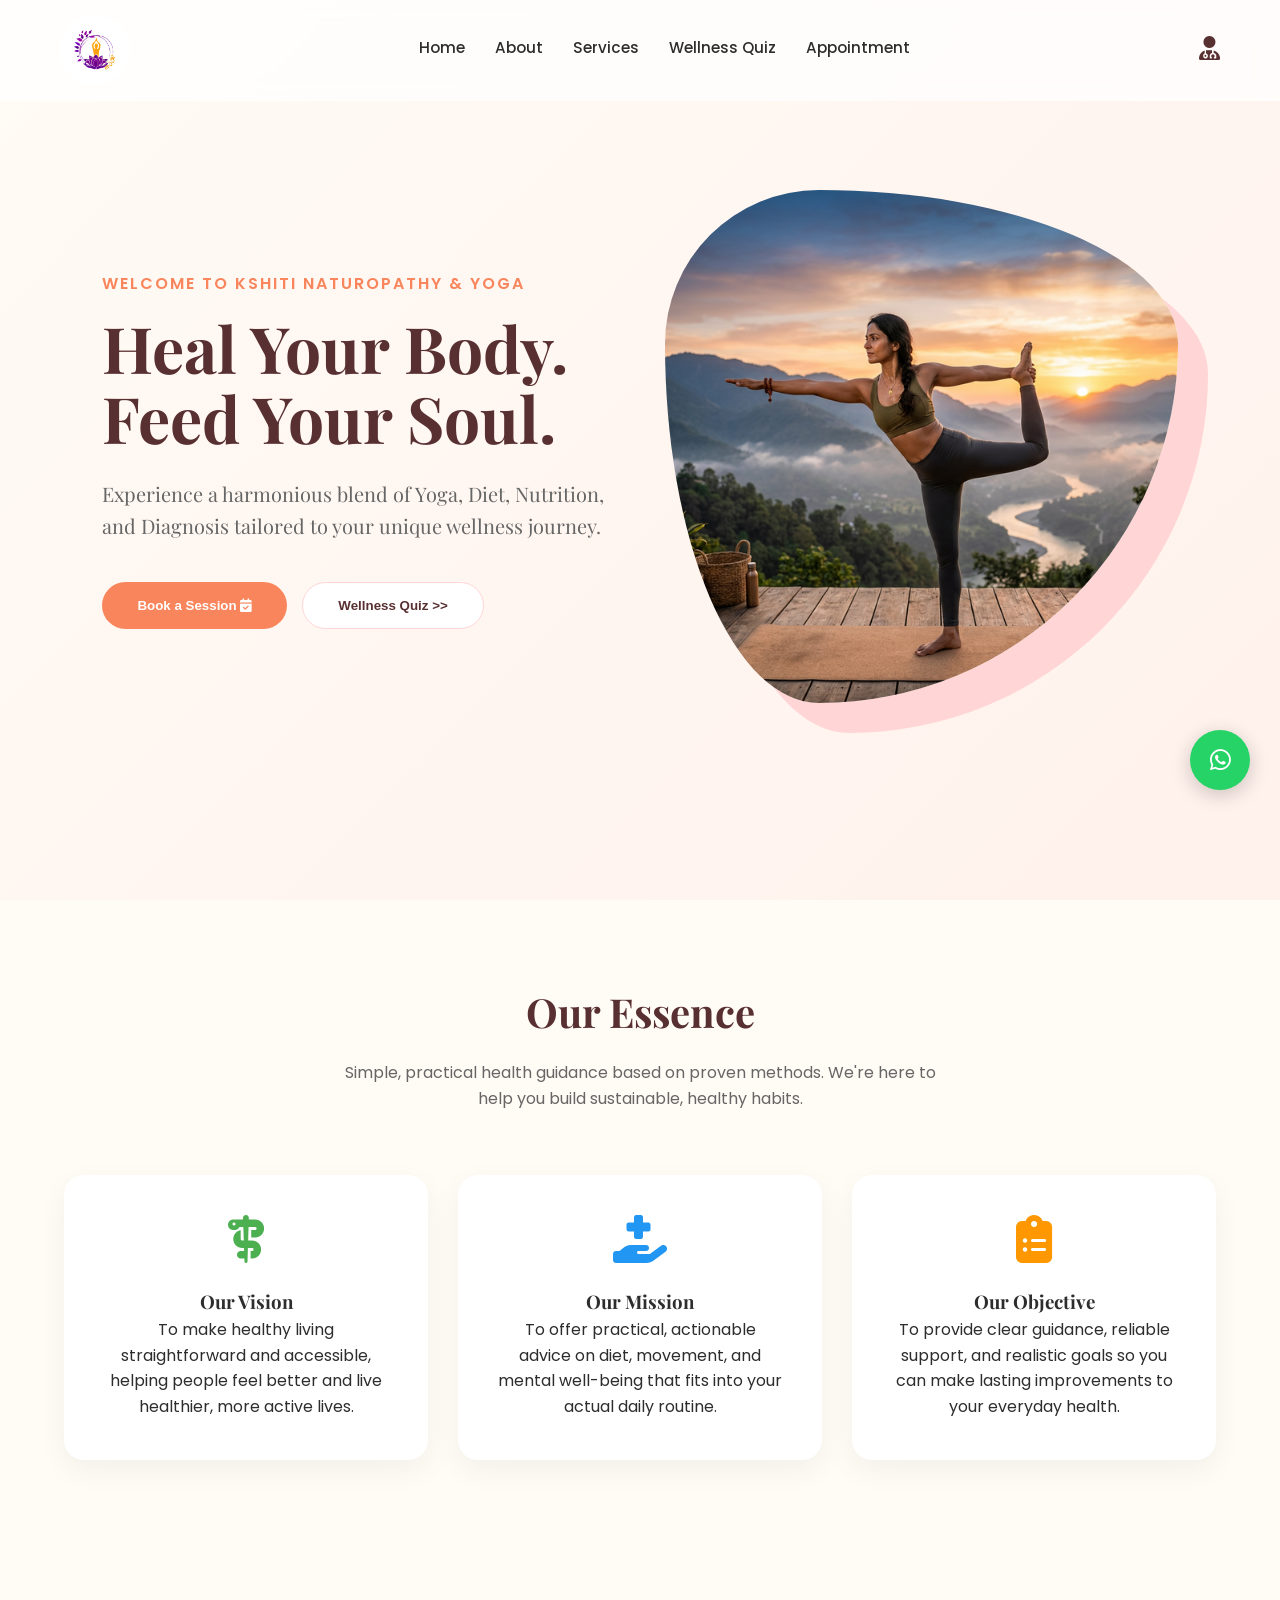
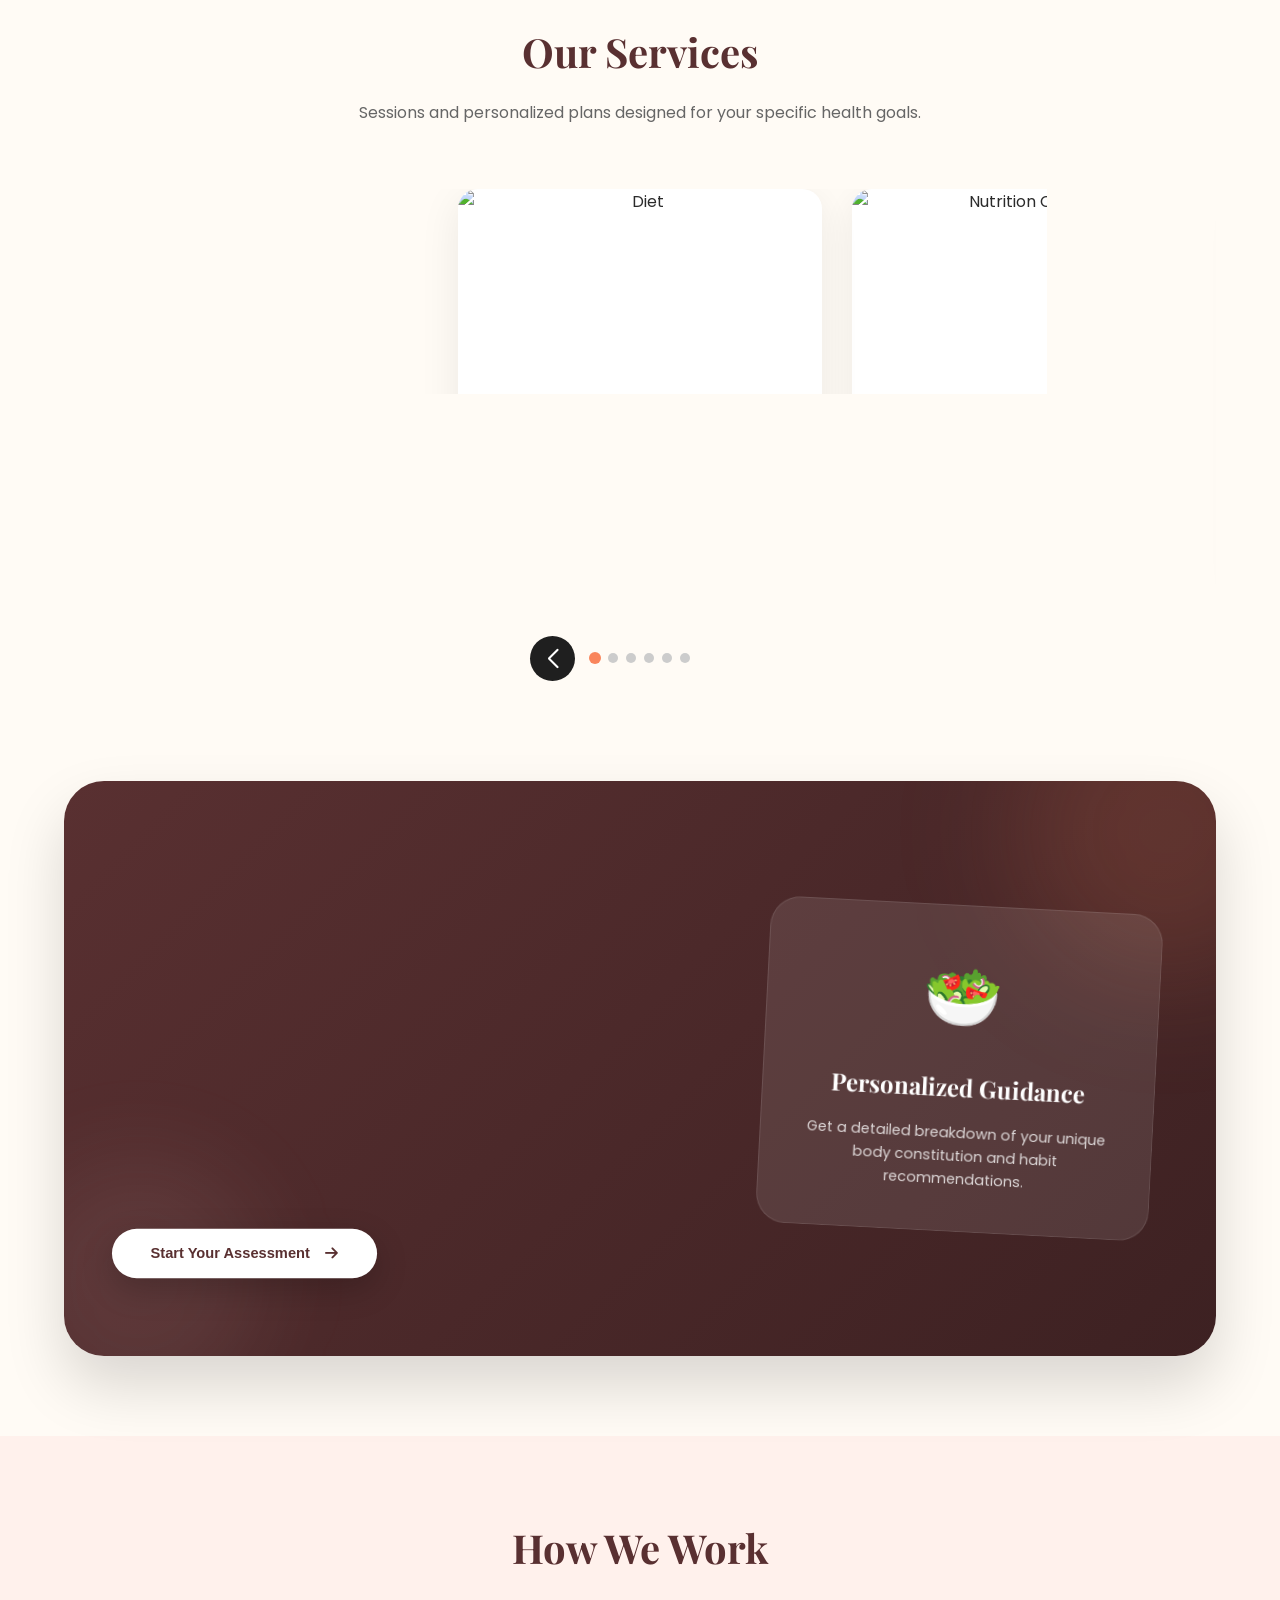
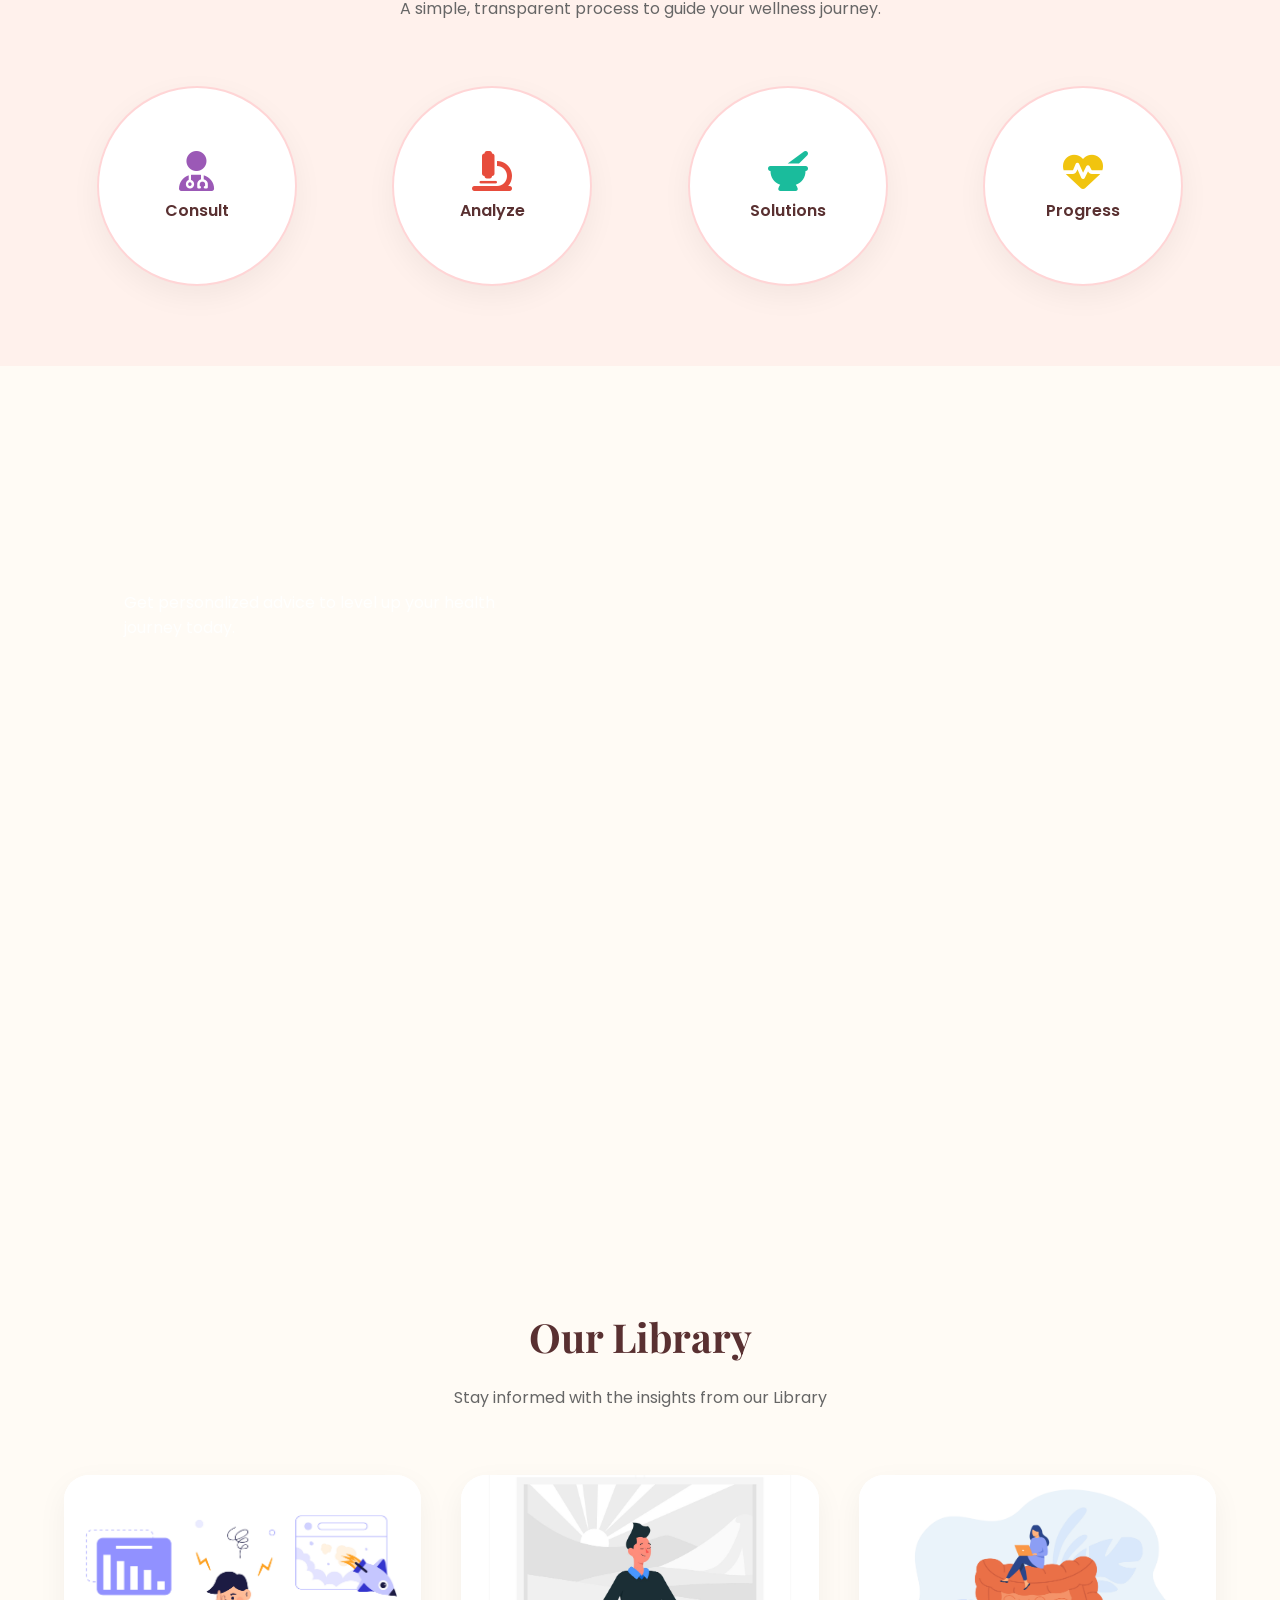
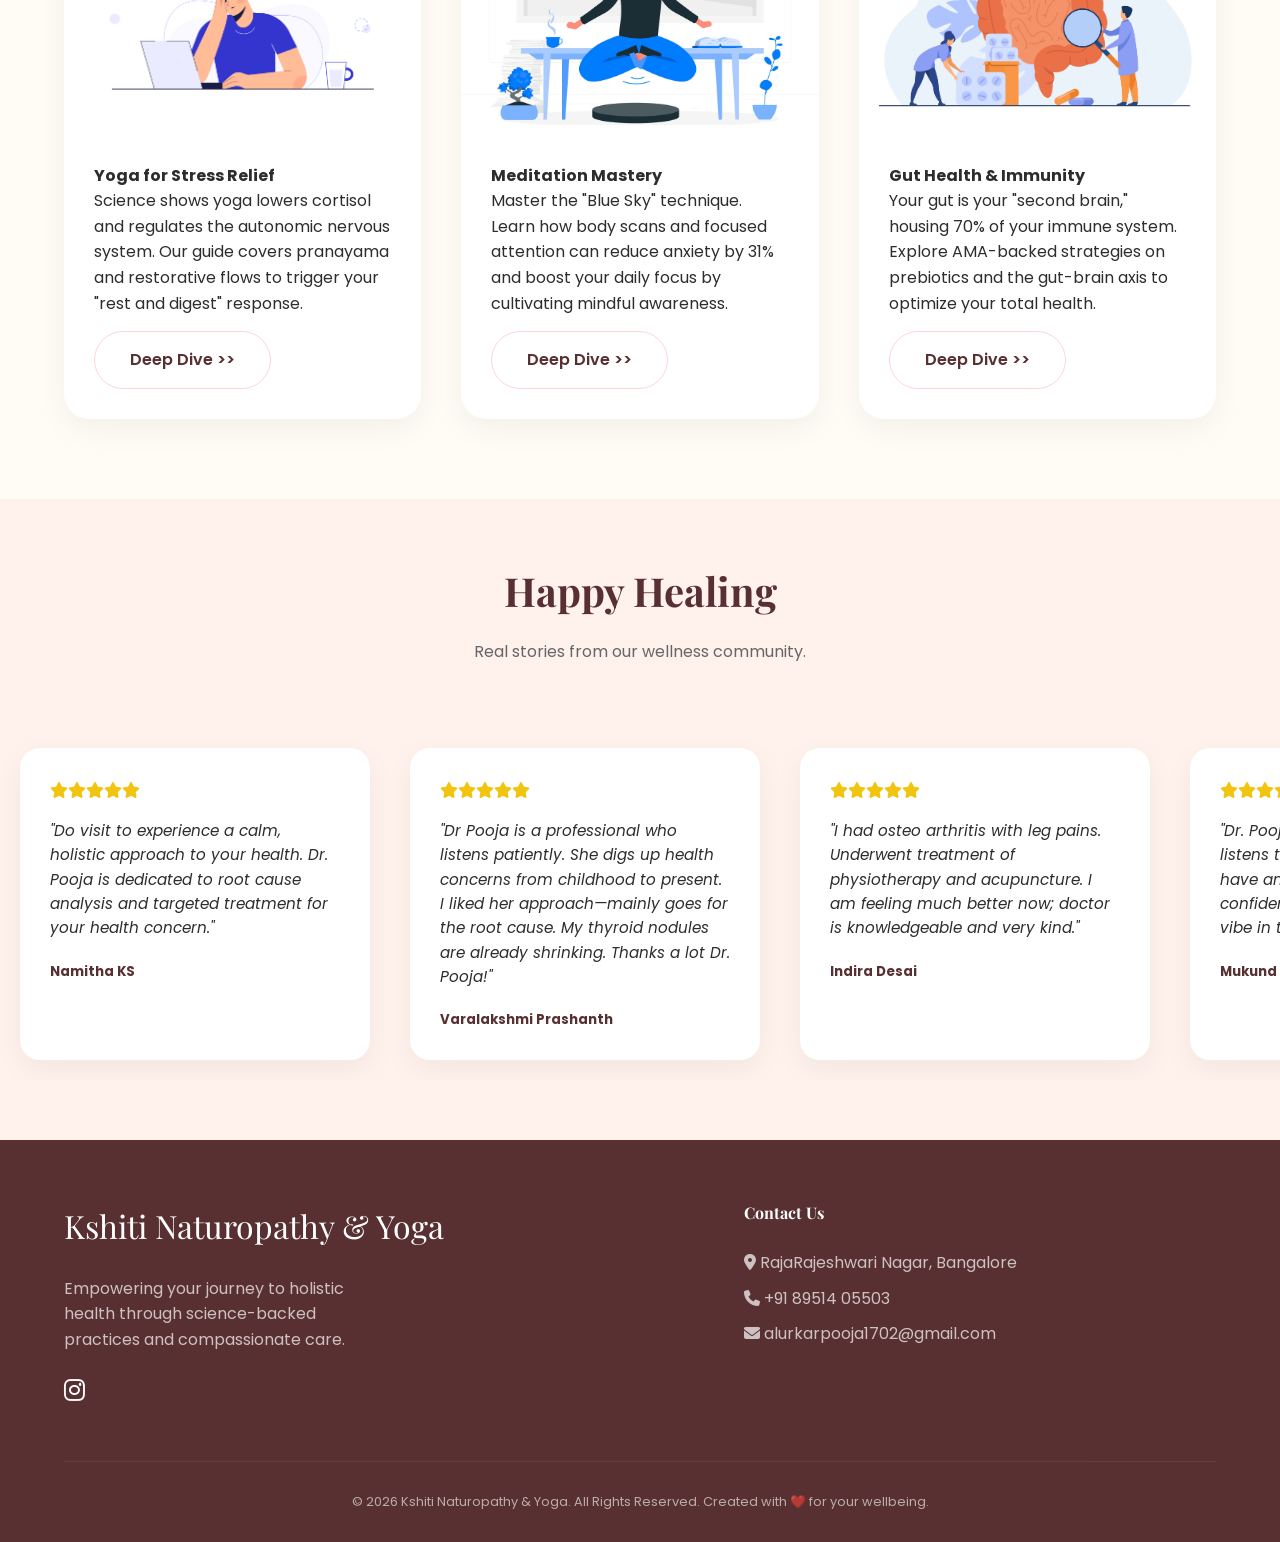
==== index.html @ 1acdb04a "Add files via upload" ====
<!DOCTYPE html>
<html lang="en">

<head>
    <meta charset="UTF-8">
    <meta name="viewport" content="width=device-width, initial-scale=1.0">
    <title>Kshiti Naturopathy & Yoga</title>

    <!-- Favicon -->
    <link rel="icon" type="image/png" href="logo.png">

    <!-- CSS -->
    <link rel="stylesheet" href="style.css">

    <!-- Fonts -->
    <link rel="preconnect" href="https://fonts.googleapis.com">
    <link rel="preconnect" href="https://fonts.gstatic.com" crossorigin>
    <link
        href="https://fonts.googleapis.com/css2?family=Playfair+Display:wght@400;700;900&family=Poppins:wght@300;400;500;600;700&display=swap"
        rel="stylesheet">

    <!-- Icons (Font Awesome) -->
    <link rel="stylesheet" href="https://cdnjs.cloudflare.com/ajax/libs/font-awesome/6.4.0/css/all.min.css">

    <!-- Swiper CSS -->
    <link rel="stylesheet" href="https://cdn.jsdelivr.net/npm/swiper@10/swiper-bundle.min.css" />
</head>

<body>

    <!-- Scroll Progress Bar -->
    <div id="scroll-progress-bar"
        style="position:fixed; top:0; left:0; height:3px; width:0%; background: linear-gradient(90deg, var(--primary), var(--secondary)); z-index:99999; transition: width 0.1s linear; border-radius: 0 2px 2px 0;">
    </div>

    <!-- Sticky Navigation -->
    <nav>
        <ul>
            <li class="nav-brand">
                <a href="#home" style="display:flex; align-items:center;">
                    <img src="logo.png" alt="Kshiti Logo"
                        style="height: 70px; width: 70px; object-fit: cover; border-radius: 50%;">
                </a>
            </li>
            <li class="nav-links" id="nav-links">
                <a href="#home">Home</a>
                <a href="#about">About</a>
                <a href="#services">Services</a>
                <a href="hub.html">Wellness Quiz</a>
                <a href="#appointment">Appointment</a>
            </li>
            <li class="nav-controls" style="display: flex; align-items: center; gap: 20px;">
                <div class="notification-bell" onclick="openDoctorLogin()" style="cursor: pointer;">
                    <i class="fa-solid fa-user-doctor" style="font-size: 1.5rem; color: var(--primary);"></i>
                </div>
                <!-- Hamburger Menu Icon -->
                <div class="hamburger-icon" onclick="toggleMenu()" style="display:none; cursor: pointer;">
                    <i class="fa-solid fa-bars" style="font-size: 1.8rem; color: var(--primary);"></i>
                </div>
            </li>
        </ul>
    </nav>

    <!-- Hero Section -->
    <section class="hero" id="home">
        <div class="hero-content animate-up">
            <p>Welcome to Kshiti Naturopathy & Yoga</p>
            <h1>Heal Your Body. <br> Feed Your Soul.</h1>
            <h3>Experience a harmonious blend of Yoga, Diet, Nutrition, and Diagnosis tailored to your unique wellness
                journey.</h3>
            <div class="hero-btns">
                <button class="btn-primary" onclick="location.href='#appointment'">Book a Session <i
                        class="fa-solid fa-calendar-check"></i></button>
                <button class="btn-secondary" onclick="location.href='hub.html'">Wellness Quiz >></button>
            </div>
        </div>
        <div class="hero-img floating">
            <img src="hero_premium.png" alt="Premium Wellness">
        </div>
    </section>

    <!-- About Us Section -->
    <section id="about">
        <div class="text-center mb-4 animate-up">
            <h2 class="section-title">Our Essence</h2>
            <p class="section-subtitle">Simple, practical health guidance based on proven methods. We're here to help
                you build sustainable, healthy habits.</p>
        </div>
        <div class="about-grid">
            <div class="about-card animate-up">
                <i class="fa-solid fa-staff-snake" style="color: #4CAF50;"></i>
                <h3>Our Vision</h3>
                <p>To make healthy living straightforward and accessible, helping people feel better and live healthier,
                    more active lives.</p>
            </div>
            <div class="about-card animate-up" style="animation-delay: 0.2s;">
                <i class="fa-solid fa-hand-holding-medical" style="color: #2196F3;"></i>
                <h3>Our Mission</h3>
                <p>To offer practical, actionable advice on diet, movement, and mental well-being that fits into your
                    actual daily routine.</p>
            </div>
            <div class="about-card animate-up" style="animation-delay: 0.4s;">
                <i class="fa-solid fa-clipboard-list" style="color: #FF9800;"></i>
                <h3>Our Objective</h3>
                <p>To provide clear guidance, reliable support, and realistic goals so you can make lasting improvements
                    to your everyday health.</p>
            </div>
        </div>
    </section>

    <!-- Services Section -->
    <section id="services">
        <div class="text-center mb-4 animate-up">
            <h2 class="section-title">Our Services</h2>
            <p class="section-subtitle">Sessions and personalized plans designed for your specific health
                goals.</p>
        </div>
        <div class="swiper services-swiper animate-up">
            <div class="swiper-wrapper">
                <div class="swiper-slide" style="animation-delay: 0.2s;">
                    <div class="service-card">
                        <img src="https://images.unsplash.com/photo-1490645935967-10de6ba17061?auto=format&fit=crop&w=800&q=80"
                            alt="Diet">
                        <div class="service-content">
                            <h3>Custom Diet Plans</h3>
                            <p>Tailored nutritional frameworks to fit your lifestyle and
                                bio-individuality.</p>
                        </div>
                    </div>
                </div>
                <div class="swiper-slide" style="animation-delay: 0.4s;">
                    <div class="service-card">
                        <img src="https://images.unsplash.com/photo-1512621776951-a57141f2eefd?auto=format&fit=crop&w=800&q=80"
                            alt="Nutrition Coaching">
                        <div class="service-content">
                            <h3>Nutrition Coaching</h3>
                            <p>Deep dives into macros, micros, and supplements to optimize your energy and vitality.</p>
                        </div>
                    </div>
                </div>
                <div class="swiper-slide" style="animation-delay: 0.6s;">
                    <div class="service-card">
                        <img src="https://images.unsplash.com/photo-1512290923902-8a9f81dc236c?auto=format&fit=crop&w=800&q=80"
                            alt="Acupuncture & Acupressure">
                        <div class="service-content">
                            <h3>Acupuncture &amp; Acupressure</h3>
                            <p>Stimulating pressure points to relieve pain and restore energy balance.</p>
                        </div>
                    </div>
                </div>
                <div class="swiper-slide" style="animation-delay: 0.8s;">
                    <div class="service-card">
                        <img src="https://images.unsplash.com/photo-1571019614242-c5c5dee9f50b?auto=format&fit=crop&w=800&q=80"
                            alt="Physiotherapy">
                        <div class="service-content">
                            <h3>Physiotherapy &amp; Exercise Therapy</h3>
                            <p>Guided exercises to improve mobility, strength, and physical recovery.</p>
                        </div>
                    </div>
                </div>
                <div class="swiper-slide" style="animation-delay: 1.0s;">
                    <div class="service-card">
                        <img src="https://images.unsplash.com/photo-1544367567-0f2fcb009e0b?auto=format&fit=crop&w=800&q=80"
                            alt="Yoga Therapy">
                        <div class="service-content">
                            <h3>Yoga Therapy</h3>
                            <p>Therapeutic yoga practices for flexibility, relaxation, and holistic wellness.</p>
                        </div>
                    </div>
                </div>
                <div class="swiper-slide" style="animation-delay: 1.2s;">
                    <div class="service-card">
                        <img src="https://images.unsplash.com/photo-1559839734-2b71ea197ec2?auto=format&fit=crop&w=800&q=80"
                            alt="Lifestyle Consultation">
                        <div class="service-content">
                            <h3>Lifestyle Consultation</h3>
                            <p>Personalized guidance for healthier habits and balanced living.</p>
                        </div>
                    </div>
                </div>
            </div>
            <div class="swiper-nav-container">
                <div class="swiper-button-prev"></div>
                <div class="swiper-pagination"></div>
                <div class="swiper-button-next"></div>
            </div>
        </div>
    </section>

    <!-- Wellness Quiz Assessment Callout -->
    <section id="wellness-assessment"
        style="background: linear-gradient(135deg, var(--primary), #3d2122); color: white; border-radius: 40px; margin: 20px 5% 80px; padding: 80px 60px; position: relative; overflow: hidden; box-shadow: 0 30px 60px rgba(0,0,0,0.15);">
        <div
            style="position: absolute; top: -100px; right: -100px; width: 300px; height: 300px; background: rgba(249, 133, 92, 0.15); border-radius: 50%; filter: blur(60px);">
        </div>
        <div
            style="position: absolute; bottom: -50px; left: -50px; width: 250px; height: 250px; background: rgba(255, 213, 214, 0.08); border-radius: 50%; filter: blur(45px);">
        </div>

        <div class="animate-up"
            style="display: flex; align-items: center; gap: 50px; position: relative; z-index: 1; flex-wrap: wrap;">
            <div style="flex: 1.5; min-width: 300px;">
                <span
                    style="background: var(--secondary); color: white; padding: 6px 15px; border-radius: 50px; font-size: 0.8rem; font-weight: 600; text-transform: uppercase; letter-spacing: 1px; margin-bottom: 20px; display: inline-block;">Take
                    the Assessment</span>
                <h2 class="playfair" style="font-size: 2.8rem; margin-bottom: 20px; line-height: 1.2;">How "Healthy" Are
                    You Really?</h2>
                <p style="font-size: 1.1rem; opacity: 0.9; margin-bottom: 35px; line-height: 1.7;">Our
                    naturopathic-backed wellness quiz analyzes your sleep, nutrition, and mental harmony to provide a
                    personalized health report and actionable next steps.</p>
                <div style="display: flex; gap: 20px; flex-wrap: wrap;">
                    <div style="display: flex; align-items: center; gap: 10px;">
                        <i class="fa-solid fa-circle-check" style="color: var(--secondary);"></i>
                        <span>Takes 3-5 mins</span>
                    </div>
                    <div style="display: flex; align-items: center; gap: 10px;">
                        <i class="fa-solid fa-circle-check" style="color: var(--secondary);"></i>
                        <span>Instant PDF Report</span>
                    </div>
                    <div style="display: flex; align-items: center; gap: 10px;">
                        <i class="fa-solid fa-circle-check" style="color: var(--secondary);"></i>
                        <span>100% Free</span>
                    </div>
                </div>
                <button class="btn-primary" onclick="location.href='hub.html'"
                    style="margin-top: 40px; background: white; color: var(--primary); transform: scale(1.1); box-shadow: 0 10px 30px rgba(0,0,0,0.2);">Start
                    Your Assessment <i class="fa-solid fa-arrow-right" style="margin-left: 10px;"></i></button>
            </div>
            <div style="flex: 1; min-width: 280px; text-align: center;">
                <div
                    style="background: rgba(255,255,255,0.1); backdrop-filter: blur(10px); padding: 40px; border-radius: 30px; border: 1px solid rgba(255,255,255,0.1); transform: rotate(3deg);">
                    <div style="font-size: 4rem; margin-bottom: 20px;">🥗</div>
                    <h3 class="playfair" style="font-size: 1.5rem; margin-bottom: 15px;">Personalized Guidance</h3>
                    <p style="font-size: 0.9rem; opacity: 0.8;">Get a detailed breakdown of your unique body
                        constitution and habit recommendations.</p>
                </div>
            </div>
        </div>
    </section>

    <!-- Programs Section (Now How We Work) -->
    <section id="programs" style="background: var(--bg-soft);">
        <div class="text-center mb-4 animate-up">
            <h2 class="section-title">How We Work</h2>
            <p class="section-subtitle">A simple, transparent process to guide your wellness journey.</p>
        </div>

        <div class="programs-grid">
            <div class="program-card animate-up">
                <div>
                    <i class="fa-solid fa-user-doctor" style="color: #9b59b6;"></i>
                    <p>Consult</p>
                </div>
            </div>
            <div class="program-card animate-up" style="animation-delay: 0.1s;">
                <div>
                    <i class="fa-solid fa-microscope" style="color: #e74c3c;"></i>
                    <p>Analyze</p>
                </div>
            </div>
            <div class="program-card animate-up" style="animation-delay: 0.2s;">
                <div>
                    <i class="fa-solid fa-mortar-pestle" style="color: #1abc9c;"></i>
                    <p>Solutions</p>
                </div>
            </div>
            <div class="program-card animate-up" style="animation-delay: 0.3s;">
                <div>
                    <i class="fa-solid fa-heart-pulse" style="color: #f1c40f;"></i>
                    <p>Progress</p>
                </div>
            </div>
        </div>
    </section>

    <!-- Appointment Section -->
    <section id="appointment">
        <div class="appointment-container animate-up">
            <div class="appointment-info">
                <h2 class="playfair" style="color: white; font-size: 2.5rem; margin-bottom: 20px;">Book a Free Session
                </h2>
                <p style="opacity: 0.9; margin-bottom: 30px;">Get personalized advice to level up
                    your health journey today.</p>
                <img src="impact_premium.png" alt="Happy Community"
                    style="border-radius: 20px; box-shadow: 0 10px 20px rgba(0,0,0,0.2); width: 100%;">
            </div>
            <div class="appointment-form">
                <form id="appointmentForm">
                    <input type="text" id="app_name" placeholder="Full Name" required>
                    <input type="email" id="app_email" placeholder="Email Address" required>
                    <input type="tel" id="app_phone" placeholder="Phone Number" required>
                    <div style="display: flex; gap: 15px;">
                        <input type="number" id="app_age" placeholder="Age" required>
                        <input type="text" id="app_gender" placeholder="Gender" required>
                    </div>
                    <textarea id="app_goals" placeholder="Tell us about your health goals..."
                        style="width: 100%; height: 100px; padding: 15px; border-radius: 12px; border: 1px solid #eee; margin-bottom: 15px; font-family: inherit;"></textarea>
                    <button type="submit" class="btn-primary" style="width: 100%;">Schedule Consultation</button>
                    <!-- <p style="font-size: 0.8rem; color: #999; margin-top: 15px; text-align: center;">By clicking "Book
                        Now", you agree to our terms of service.</p> -->
                </form>
            </div>
        </div>
    </section>

    <!-- Articles Section -->
    <section id="articles">
        <div class="text-center mb-4 animate-up">
            <h2 class="section-title">Our Library</h2>
            <p class="section-subtitle">Stay informed with the insights from our Library </p>
        </div>
        <div class="article-grid">
            <div class="article-card animate-up">
                <img src="yoga-article.jpg" alt="Yoga">
                <div class="article-content">
                    <h4>Yoga for Stress Relief</h4>
                    <p>Science shows yoga lowers cortisol and regulates the autonomic nervous system. Our guide covers
                        pranayama and restorative flows to trigger your "rest and digest" response.</p>
                    <a href="yoga-guide.html" class="btn-secondary"
                        style="display: inline-block; margin-top: 15px; text-decoration: none;">Deep Dive >></a>
                </div>
            </div>
            <div class="article-card animate-up" style="animation-delay: 0.2s;">
                <img src="meditation-yog.jpg" alt="Meditation">
                <div class="article-content">
                    <h4>Meditation Mastery</h4>
                    <p>Master the "Blue Sky" technique. Learn how body scans and focused attention can reduce anxiety by
                        31% and boost your daily focus by cultivating mindful awareness.</p>
                    <a href="meditation-guide.html" class="btn-secondary"
                        style="display: inline-block; margin-top: 15px; text-decoration: none;">Deep Dive >></a>
                </div>
            </div>
            <div class="article-card animate-up" style="animation-delay: 0.4s;">
                <img src="gut-article.jpg" alt="Gut Health">
                <div class="article-content">
                    <h4>Gut Health & Immunity</h4>
                    <p>Your gut is your "second brain," housing 70% of your immune system. Explore AMA-backed strategies
                        on prebiotics and the gut-brain axis to optimize your total health.</p>
                    <a href="gut-health-guide.html" class="btn-secondary"
                        style="display: inline-block; margin-top: 15px; text-decoration: none;">Deep Dive >></a>
                </div>
            </div>
        </div>
    </section>

    <!-- Testimonials Section -->
    <section id="testimonials" style="background: var(--bg-soft); overflow: hidden; padding: 60px 0;">
        <div class="text-center mb-4 animate-up">
            <h2 class="section-title">Happy Healing</h2>
            <p class="section-subtitle">Real stories from our wellness community.</p>
        </div>
        <div class="testimonial-container">
            <div class="testimonial-track">
                <!-- Card 1 -->
                <div class="testimonial-card">
                    <div class="stars"><i class="fa-solid fa-star"></i><i class="fa-solid fa-star"></i><i
                            class="fa-solid fa-star"></i><i class="fa-solid fa-star"></i><i
                            class="fa-solid fa-star"></i></div>
                    <p>"Do visit to experience a calm, holistic approach to your health. Dr. Pooja is dedicated to root
                        cause analysis and targeted treatment for your health concern."</p>
                    <h5>Namitha KS</h5>
                </div>
                <!-- Card 2 (Rating Only) -->
                <!-- <div class="testimonial-card rating-only-card">
                    <div class="stars"><i class="fa-solid fa-star"></i><i class="fa-solid fa-star"></i><i
                            class="fa-solid fa-star"></i><i class="fa-solid fa-star"></i><i
                            class="fa-solid fa-star"></i></div>
                    <h5>Gururaj Joshi</h5>
                </div> -->
                <!-- Card 3 -->
                <div class="testimonial-card">
                    <div class="stars"><i class="fa-solid fa-star"></i><i class="fa-solid fa-star"></i><i
                            class="fa-solid fa-star"></i><i class="fa-solid fa-star"></i><i
                            class="fa-solid fa-star"></i></div>
                    <p>"Dr Pooja is a professional who listens patiently. She digs up health concerns from childhood to
                        present. I liked her approach—mainly goes for the root cause. My thyroid nodules are already
                        shrinking. Thanks a lot Dr. Pooja!"</p>
                    <h5>Varalakshmi Prashanth</h5>
                </div>
                <!-- Card 4 (Rating Only) -->
                <!-- <div class="testimonial-card rating-only-card">
                    <div class="stars"><i class="fa-solid fa-star"></i><i class="fa-solid fa-star"></i><i
                            class="fa-solid fa-star"></i><i class="fa-solid fa-star"></i><i
                            class="fa-solid fa-star"></i></div>
                    <h5>Raghupraveer Nippani</h5> -->
                <!-- </div> -->
                <!-- Card 5 -->
                <div class="testimonial-card">
                    <div class="stars"><i class="fa-solid fa-star"></i><i class="fa-solid fa-star"></i><i
                            class="fa-solid fa-star"></i><i class="fa-solid fa-star"></i><i
                            class="fa-solid fa-star"></i>
                    </div>
                    <p>"I had osteo arthritis with leg pains. Underwent treatment of physiotherapy and acupuncture. I am
                        feeling much better now; doctor is knowledgeable and very kind."</p>
                    <h5>Indira Desai</h5>
                </div>
                <!-- Card 6 (Rating Only) -->
                <!-- <div class="testimonial-card rating-only-card">
                    <div class="stars"><i class="fa-solid fa-star"></i><i class="fa-solid fa-star"></i><i
                            class="fa-solid fa-star"></i><i class="fa-solid fa-star"></i><i
                            class="fa-solid fa-star"></i></div>
                    <h5>Raghu Nippani</h5> -->
                <!-- </div> -->
                <!-- Card 7 -->
                <div class="testimonial-card">
                    <div class="stars"><i class="fa-solid fa-star"></i><i class="fa-solid fa-star"></i><i
                            class="fa-solid fa-star"></i><i class="fa-solid fa-star"></i><i
                            class="fa-solid fa-star"></i>
                    </div>
                    <p>"Dr. Pooja is a real professional. She listens to every single query you have and responds with
                        utmost confidence. The atmosphere and vibe in the clinic itself feels healing."</p>
                    <h5>Mukund</h5>
                </div>
                <!-- Card 8 (Rating Only) -->
                <!-- <div class="testimonial-card rating-only-card">
                    <div class="stars"><i class="fa-solid fa-star"></i><i class="fa-solid fa-star"></i><i
                            class="fa-solid fa-star"></i><i class="fa-solid fa-star"></i><i
                            class="fa-solid fa-star"></i></div>
                    <h5>Sameer Desai</h5>
                </div> -->
                <!-- Card 9 -->
                <div class="testimonial-card">
                    <div class="stars"><i class="fa-solid fa-star"></i><i class="fa-solid fa-star"></i><i
                            class="fa-solid fa-star"></i><i class="fa-solid fa-star"></i><i
                            class="fa-solid fa-star"></i>
                    </div>
                    <p>"Top destination for holistic wellness and natural healing."</p>
                    <h5>Rakshitha R</h5>
                </div>
                <!-- Card 10 (Rating Only) -->
                <div class="testimonial-card rating-only-card">
                    <div class="stars"><i class="fa-solid fa-star"></i><i class="fa-solid fa-star"></i><i
                            class="fa-solid fa-star"></i><i class="fa-solid fa-star"></i><i
                            class="fa-solid fa-star"></i>
                    </div>
                    <h5>Pradyumna Arakeri</h5>
                </div>
                <!-- Card 11 -->
                <div class="testimonial-card">
                    <div class="stars"><i class="fa-solid fa-star"></i><i class="fa-solid fa-star"></i><i
                            class="fa-solid fa-star"></i><i class="fa-solid fa-star"></i><i
                            class="fa-solid fa-star"></i>
                    </div>
                    <p>"Looking to rejuvenate yourself? Your search ends here. This clinic offers a homely healing
                        environment and Dr Pooja's expertise is truly dedicated. I personally loved the ambience."</p>
                    <h5>Keerthana Mahalathkar</h5>
                </div>
                <!-- Card 12 -->
                <div class="testimonial-card">
                    <div class="stars"><i class="fa-solid fa-star"></i><i class="fa-solid fa-star"></i><i
                            class="fa-solid fa-star"></i><i class="fa-solid fa-star"></i><i
                            class="fa-solid fa-star"></i>
                    </div>
                    <p>"A calm atmosphere. Dr. Pooja is really kind and treats ailments by finding out the root cause.
                        Had issues with sleeping and aromatherapy really helped."</p>
                    <h5>Aditi Arakeri</h5>
                </div>
                <!-- Card 13 -->
                <div class="testimonial-card">
                    <div class="stars"><i class="fa-solid fa-star"></i><i class="fa-solid fa-star"></i><i
                            class="fa-solid fa-star"></i><i class="fa-solid fa-star"></i><i
                            class="fa-solid fa-star"></i>
                    </div>
                    <p>"Clean, calming setup with great equipment. I took physiotherapy for back and neck stiffness and
                        am feeling a big improvement. Highly recommended!"</p>
                    <h5>Pratham G</h5>
                </div>
                <!-- Card 14 -->
                <div class="testimonial-card">
                    <div class="stars"><i class="fa-solid fa-star"></i><i class="fa-solid fa-star"></i><i
                            class="fa-solid fa-star"></i><i class="fa-solid fa-star"></i><i
                            class="fa-solid fa-star"></i>
                    </div>
                    <p>"I had a wonderful experience. Homely and comforting atmosphere using simple, natural remedies
                        from home. Practical, sustainable and very effective. Highly recommended!"</p>
                    <h5>Jyothi Kulkarni</h5>
                </div>

                <!-- Duplicate for seamless loop (First 6 units) -->
                <div class="testimonial-card">
                    <div class="stars"><i class="fa-solid fa-star"></i><i class="fa-solid fa-star"></i><i
                            class="fa-solid fa-star"></i><i class="fa-solid fa-star"></i><i
                            class="fa-solid fa-star"></i>
                    </div>
                    <p>"Do visit to experience a calm, holistic approach to your health. Dr. Pooja is dedicated to root
                        cause analysis and targeted treatment for your health concern."</p>
                    <h5>Namitha KS</h5>
                </div>
                <!-- <div class="testimonial-card rating-only-card">
                    <div class="stars"><i class="fa-solid fa-star"></i><i class="fa-solid fa-star"></i><i
                            class="fa-solid fa-star"></i><i class="fa-solid fa-star"></i><i
                            class="fa-solid fa-star"></i></div>
                    <h5>Gururaj Joshi</h5>
                </div> -->
                <div class="testimonial-card">
                    <div class="stars"><i class="fa-solid fa-star"></i><i class="fa-solid fa-star"></i><i
                            class="fa-solid fa-star"></i><i class="fa-solid fa-star"></i><i
                            class="fa-solid fa-star"></i>
                    </div>
                    <p>"Dr Pooja is a professional who listens patiently. She digs up health concerns from childhood to
                        present. I liked her approach—mainly goes for the root cause. My thyroid nodules are already
                        shrinking. Thanks a lot Dr. Pooja!"</p>
                    <h5>Varalakshmi Prashanth</h5>
                </div>
                <!-- <div class="testimonial-card rating-only-card">
                    <div class="stars"><i class="fa-solid fa-star"></i><i class="fa-solid fa-star"></i><i
                            class="fa-solid fa-star"></i><i class="fa-solid fa-star"></i><i
                            class="fa-solid fa-star"></i></div>
                    <h5>Raghupraveer Nippani</h5>
                </div> -->
                <div class="testimonial-card">
                    <div class="stars"><i class="fa-solid fa-star"></i><i class="fa-solid fa-star"></i><i
                            class="fa-solid fa-star"></i><i class="fa-solid fa-star"></i><i
                            class="fa-solid fa-star"></i>
                    </div>
                    <p>"I had osteo arthritis with leg pains. Underwent treatment of physiotherapy and acupuncture. I am
                        feeling much better now; doctor is knowledgeable and very kind."</p>
                    <h5>Indira Desai</h5>
                </div>
                <!-- <div class="testimonial-card rating-only-card">
                    <div class="stars"><i class="fa-solid fa-star"></i><i class="fa-solid fa-star"></i><i
                            class="fa-solid fa-star"></i><i class="fa-solid fa-star"></i><i
                            class="fa-solid fa-star"></i></div>
                    <h5>Raghu Nippani</h5>
                </div> -->
            </div>
        </div>
    </section>

    <!-- Footer Section -->
    <footer>
        <div class="footer-grid">
            <div class="footer-info">
                <div class="footer-logo">Kshiti Naturopathy & Yoga</div>
                <p style="opacity: 0.7; max-width: 300px;">Empowering your journey to holistic health through
                    science-backed practices and compassionate care.</p>
                <div style="margin-top: 20px; font-size: 1.5rem;">
                    <a href="https://www.instagram.com/kshiti.naturopathy?igsh=b2lyYWhra2xjZHRw" target="_blank"
                        style="color: inherit;"><i class="fa-brands fa-instagram"
                            style="margin-right: 15px; cursor: pointer;"></i></a>
                </div>
            </div>

            <div class="footer-links">
                <h4>Contact Us</h4>
                <p style="opacity: 0.7; margin-bottom: 10px;"><i class="fa-solid fa-location-dot"></i>
                    RajaRajeshwari
                    Nagar, Bangalore</p>
                <p style="opacity: 0.7; margin-bottom: 10px;"><i class="fa-solid fa-phone"></i> +91 89514 05503</p>
                <p style="opacity: 0.7;"><i class="fa-solid fa-envelope"></i> alurkarpooja1702@gmail.com</p>
            </div>
        </div>
        <div
            style="border-top: 1px solid rgba(255,255,255,0.1); padding-top: 30px; text-align: center; font-size: 0.8rem; opacity: 0.6;">
            &copy; 2026 Kshiti Naturopathy & Yoga. All Rights Reserved. Created with ❤️ for your wellbeing.
        </div>


    </footer>

    <!-- Floating Elements -->
    <a href="#home" id="scroll-top" class="floating-btn"><i class="fa-solid fa-arrow-up"></i></a>
    <a href="https://wa.me/918951405503?text=Hello%20Doctor%2C%20I%20would%20like%20to%20book%20a%20consultation%20at%20Kshiti%20Naturopathy%20%26%20Yoga."
        target="_blank" id="floating-whatsapp" class="floating-btn whatsapp-btn floating"
        title="Chat with Doctor on WhatsApp"><i class="fa-brands fa-whatsapp"></i></a>

    <script>
        // Appointment Handling
        document.getElementById('appointmentForm').addEventListener('submit', function (e) {
            e.preventDefault();

            // 1. Prepare Data
            const formData = {
                name: document.getElementById('app_name').value,
                email: document.getElementById('app_email').value,
                phone: document.getElementById('app_phone').value,
                age: document.getElementById('app_age').value,
                gender: document.getElementById('app_gender').value,
                goals: document.getElementById('app_goals').value,
                date: new Date().toLocaleString()
            };

            // 2. Save Locally (for Doctor Dashboard)
            let appointments = JSON.parse(localStorage.getItem('appointments') || '[]');
            appointments.push(formData);
            localStorage.setItem('appointments', JSON.stringify(appointments));

            // Increment Notification Count
            let notifCount = parseInt(localStorage.getItem('notifCount') || '0');
            localStorage.setItem('notifCount', (notifCount + 1).toString());

            // 3. Send to Gmail via Google Apps Script (Option 2)
            const scriptURL = 'https://script.google.com/macros/s/AKfycbyA2XaP2I9ZP4vKI2yZ8YxpoKh1tlHTuHA89CgB6w_2m1-lZmGqqlCc2XX3U_g2tlrUrg/exec'; // You will get this in the steps below

            // Show loading state
            const submitBtn = this.querySelector('button');
            const originalBtnText = submitBtn.innerText;
            submitBtn.innerText = 'Sending Notification...';
            submitBtn.disabled = true;

            fetch(scriptURL, {
                method: 'POST',
                mode: 'no-cors',
                headers: { 'Content-Type': 'application/json' },
                body: JSON.stringify(formData)
            })
                .then(() => {
                    alert('Appointment submitted! Dr. Pooja has been notified via Gmail.');
                    this.reset();
                })
                .catch(error => {
                    console.error('Error!', error.message);
                    alert('Sent to dashboard, but email notification failed. Please call or WhatsApp if urgent.');
                })
                .finally(() => {
                    submitBtn.innerText = originalBtnText;
                    submitBtn.disabled = false;
                });
        });

        // Intersection Observer for scroll animations
        const observer = new IntersectionObserver((entries) => {
            entries.forEach(entry => {
                if (entry.isIntersecting) {
                    entry.target.classList.add('visible');
                    observer.unobserve(entry.target);
                }
            });
        }, { threshold: 0.1 });

        document.querySelectorAll('.animate-up').forEach(el => {
            observer.observe(el);
        });

        const styleInject = document.createElement('style');
        styleInject.textContent = `
            .animate-up { opacity: 0; }
            .animate-up.visible { opacity: 1; animation: fadeInUp 0.8s ease-out forwards; }

            @keyframes pulse-dot {
                0%, 100% { opacity: 0.3; transform: scale(1); }
                50% { opacity: 1; transform: scale(1.4); }
            }

            /* Nav link hover underline effect */
            .nav-links a {
                position: relative;
                padding-bottom: 3px;
            }
            .nav-links a::after {
                content: '';
                position: absolute;
                bottom: 0; left: 0;
                width: 0; height: 2px;
                background: var(--secondary);
                transition: width 0.3s ease;
                border-radius: 2px;
            }
            .nav-links a:hover::after { width: 100%; }

            /* About card lift on hover */
            .about-card {
                transition: transform 0.3s ease, box-shadow 0.3s ease;
            }
            .about-card:hover {
                transform: translateY(-8px);
                box-shadow: 0 20px 50px rgba(0,0,0,0.12);
            }

            /* Program card pulse ring on hover */
            .program-card {
                transition: transform 0.3s ease, box-shadow 0.3s ease;
            }
            .program-card:hover {
                transform: scale(1.08);
                box-shadow: 0 0 0 6px rgba(var(--secondary-rgb, 255,140,90), 0.2), 0 15px 40px rgba(0,0,0,0.1);
            }

            /* Article card lift */
            .article-card {
                transition: transform 0.3s ease, box-shadow 0.3s ease;
            }
            .article-card:hover {
                transform: translateY(-6px);
            }

            /* Footer logo – no hover expand */
        `;
        document.head.appendChild(styleInject);

        // Scroll Progress Bar & Scroll Top Button
        const progressBar = document.getElementById('scroll-progress-bar');
        const scrollTopBtn = document.getElementById('scroll-top');

        window.addEventListener('scroll', () => {
            const scrollTop = window.scrollY;
            const docHeight = document.documentElement.scrollHeight - window.innerHeight;
            const pct = (scrollTop / docHeight) * 100;
            if (progressBar) progressBar.style.width = pct + '%';

            // Show scroll to top button after some scrolling
            if (scrollTop > 300) {
                if (scrollTopBtn) {
                    scrollTopBtn.style.opacity = '1';
                    scrollTopBtn.style.pointerEvents = 'auto';
                }
            } else {
                if (scrollTopBtn) {
                    scrollTopBtn.style.opacity = '0';
                    scrollTopBtn.style.pointerEvents = 'none';
                }
            }
        });

        // Hamburger Menu Toggle
        function toggleMenu() {
            const navLinks = document.getElementById('nav-links');
            if (navLinks.classList.contains('active')) {
                navLinks.classList.remove('active');
            } else {
                navLinks.classList.add('active');
            }
        }
    </script>
    <!-- Doctor Login Modal -->
    <div id="doctorAuthModal"
        style="display:none; position:fixed; top:0; left:0; width:100%; height:100%; background:rgba(0,0,0,0.6); z-index:9999; justify-content:center; align-items:center;">
        <div
            style="background:var(--white); padding:40px; border-radius:15px; text-align:center; box-shadow:0 10px 40px rgba(0,0,0,0.2); max-width:400px; width:90%;">
            <h3 class="playfair" style="margin-bottom:20px; font-size:2rem; color:var(--primary);"><i
                    class="fa-solid fa-user-lock"></i> Doctor Access</h3>
            <p style="margin-bottom:20px; color:#555;">Please securely log in to access the Appointment Database.
            </p>
            <input type="text" id="docUser" placeholder="Username"
                style="width:100%; padding:15px; border:2px solid #eee; border-radius:8px; margin-bottom:15px; font-family:'Poppins', sans-serif;">
            <input type="password" id="docPass" placeholder="Password"
                style="width:100%; padding:15px; border:2px solid #eee; border-radius:8px; margin-bottom:20px; font-family:'Poppins', sans-serif;">
            <div style="display:flex; gap:10px;">
                <button onclick="document.getElementById('doctorAuthModal').style.display='none'" class="btn-secondary"
                    style="flex:1;">Cancel</button>
                <button onclick="authenticateDoctor()" class="btn-primary" style="flex:1;">Login</button>
            </div>
            <p id="authError" style="color:#d9534f; margin-top:15px; display:none; font-weight:600;">Invalid
                credentials.</p>
        </div>
    </div>

    <script>
        function openDoctorLogin() {
            document.getElementById('doctorAuthModal').style.display = 'flex';
        }

        function authenticateDoctor() {
            const u = document.getElementById('docUser').value;
            const p = document.getElementById('docPass').value;
            if (u === 'doctor' && p === 'kshiti2026') {
                sessionStorage.setItem('docAuth', 'true');
                location.href = 'hub.html?openDash=true';
            } else {
                document.getElementById('authError').style.display = 'block';
            }
        }
    </script>
    <script src="https://cdn.jsdelivr.net/npm/swiper@10/swiper-bundle.min.js"></script>
    <script>
        document.addEventListener('DOMContentLoaded', () => {
            const swiper = new Swiper('.services-swiper', {
                slidesPerView: 1,
                centeredSlides: true,
                spaceBetween: 30,
                loop: true,
                breakpoints: {
                    768: {
                        slidesPerView: 3,
                    }
                },
                pagination: {
                    el: '.swiper-pagination',
                    clickable: true,
                },
                navigation: {
                    nextEl: '.swiper-button-next',
                    prevEl: '.swiper-button-prev',
                },
            });
        });
    </script>
</body>

</html>
---- style.css ----
@import url('https://fonts.googleapis.com/css2?family=Playfair+Display:wght@400;700;900&family=Poppins:wght@300;400;500;600;700&family=Lora:ital,wght@0,400..700;1,400..700&family=Raleway:wght@100..900&display=swap');

:root {
    --primary: #593031;
    --primary-light: #83494b;
    --secondary: #f9855c;
    --accent: #ffd5d6;
    --bg-main: #fffbf5;
    --bg-soft: #fff1ec;
    --bg-glass: rgba(255, 255, 255, 0.7);
    --text-dark: #2d2d2d;
    --text-muted: #666;
    --white: #ffffff;
    --section-padding: 80px 5%;
    --card-shadow: 0 10px 30px rgba(0, 0, 0, 0.05);
    --transition: all 0.3s cubic-bezier(0.25, 0.8, 0.25, 1);
}

* {
    padding: 0;
    margin: 0;
    box-sizing: border-box;
    scroll-behavior: smooth;
}

body {
    font-family: 'Poppins', sans-serif;
    background-color: var(--bg-main);
    color: var(--text-dark);
    line-height: 1.6;
    overflow-x: hidden;
    animation: fadeIn 1s ease-out;
}

@keyframes fadeIn {
    from {
        opacity: 0;
    }

    to {
        opacity: 1;
    }
}

@keyframes fadeInUp {
    from {
        opacity: 0;
        transform: translateY(30px);
    }

    to {
        opacity: 1;
        transform: translateY(0);
    }
}

@keyframes float {
    0% {
        transform: translateY(0px);
    }

    50% {
        transform: translateY(-10px);
    }

    100% {
        transform: translateY(0px);
    }
}

.animate-up {
    animation: fadeInUp 0.8s ease-out forwards;
}

.floating {
    animation: float 3s ease-in-out infinite;
}

h1,
h2,
h3,
.playfair {
    font-family: 'Playfair Display', serif;
    font-weight: 700;
}

.text-center {
    text-align: center;
}

.mb-2 {
    margin-bottom: 2rem;
}

.mb-4 {
    margin-bottom: 4rem;
}

nav {
    position: fixed;
    top: 0;
    width: 100%;
    z-index: 1000;
    background: var(--bg-glass);
    backdrop-filter: blur(10px);
    -webkit-backdrop-filter: blur(10px);
    border-bottom: 1px solid rgba(255, 255, 255, 0.3);
    transition: var(--transition);
}

nav ul {
    display: flex;
    justify-content: space-between;
    align-items: center;
    max-width: 1200px;
    margin: 0 auto;
    padding: 15px 20px;
    list-style: none;
}

.nav-brand {
    display: flex;
    align-items: center;
    gap: 10px;
    font-family: 'Playfair Display', serif;
    font-weight: 900;
    font-size: 1.5rem;
    color: var(--primary);
}

.nav-links {
    display: flex;
    gap: 30px;
    align-items: center;
}

.nav-links a {
    text-decoration: none;
    color: var(--text-dark);
    font-weight: 500;
    font-size: 0.95rem;
    transition: var(--transition);
    position: relative;
}

.nav-links a::after {
    content: '';
    position: absolute;
    bottom: -5px;
    left: 0;
    width: 0;
    height: 2px;
    background: var(--secondary);
    transition: var(--transition);
}

.nav-links a:hover::after {
    width: 100%;
}

.btn-donate {
    background: var(--primary);
    color: var(--white) !important;
    padding: 10px 25px;
    border-radius: 50px;
    transition: var(--transition);
}

.btn-donate:hover {
    background: var(--primary-light);
    transform: translateY(-2px);
    box-shadow: 0 4px 15px rgba(89, 48, 49, 0.3);
}

.hero {
    min-height: 100vh;
    display: flex;
    align-items: center;
    justify-content: space-between;
    padding: 120px 8%;
    gap: 50px;
    background: linear-gradient(135deg, #fffbf5 0%, #fff1ec 100%);
}

.hero-content {
    flex: 1;
}

.hero-content p {
    color: var(--secondary);
    font-weight: 600;
    letter-spacing: 2px;
    text-transform: uppercase;
    margin-bottom: 1rem;
}

.hero-content h1 {
    font-size: 4rem;
    line-height: 1.1;
    color: var(--primary);
    margin-bottom: 1.5rem;
}

.hero-content h3 {
    font-size: 1.25rem;
    font-weight: 400;
    color: var(--text-muted);
    margin-bottom: 2.5rem;
}

.hero-btns {
    display: flex;
    gap: 15px;
    flex-wrap: wrap;
}

.btn-primary {
    background: var(--secondary);
    color: white;
    padding: 15px 35px;
    border: none;
    border-radius: 50px;
    font-weight: 600;
    cursor: pointer;
    transition: var(--transition);
}

.btn-secondary {
    background: var(--white);
    color: var(--primary);
    padding: 15px 35px;
    border: 1px solid var(--accent);
    border-radius: 50px;
    font-weight: 600;
    cursor: pointer;
    transition: var(--transition);
}

.hero-img {
    flex: 1;
    position: relative;
}

.hero-img img {
    width: 100%;
    max-width: 550px;
    border-radius: 30% 70% 70% 30% / 30% 30% 70% 70%;
    box-shadow: 30px 30px 0 var(--accent);
    transition: var(--transition);
}

section {
    padding: var(--section-padding);
}

.section-title {
    font-size: 2.5rem;
    color: var(--primary);
    margin-bottom: 1rem;
}

.section-subtitle {
    color: var(--text-muted);
    max-width: 600px;
    margin: 0 auto 3rem;
}

.about-grid {
    display: grid;
    grid-template-columns: repeat(3, 1fr);
    gap: 30px;
}

.about-card {
    background: var(--white);
    padding: 40px;
    border-radius: 20px;
    box-shadow: var(--card-shadow);
    text-align: center;
    transition: var(--transition);
}

.about-card i {
    font-size: 3rem;
    color: var(--secondary);
    margin-bottom: 1.5rem;
}

.services-swiper {
    width: 100%;
    padding: 40px 0 40px;
    overflow: hidden;
}

.services-swiper .swiper-slide {
    height: auto;
    transition: transform 0.4s ease;
    transform: scale(0.88);
}

.services-swiper .swiper-slide-active {
    transform: scale(1.28);
    z-index: 2;
}

.service-card {
    background: var(--white);
    border-radius: 20px;
    text-align: center;
    box-shadow: 0 10px 40px rgba(0, 0, 0, 0.08);
    /* Softer, broader shadow */
    transition: var(--transition);
    overflow: hidden;
    /* Clips image corners */
    display: flex;
    flex-direction: column;
    height: 100%;
}

.service-card img {
    width: 100%;
    height: 240px;
    object-fit: cover;
    object-position: center;
    display: block;
    filter: saturate(1.1) contrast(1.02);
    border-radius: 0;
    margin: 0;
}

.service-content {
    padding: 30px 20px;
    flex-grow: 1;
}

.service-card:hover {
    box-shadow: 0 15px 50px rgba(0, 0, 0, 0.12);
}

/* Swiper Navigation Custom Styles */
.swiper-nav-container {
    display: flex;
    align-items: center;
    justify-content: center;
    gap: 15px;
    margin-top: 40px;
    position: relative;
    z-index: 10;
}

.swiper-nav-container .swiper-button-prev,
.swiper-nav-container .swiper-button-next {
    position: static;
    margin: 0;
    width: 45px;
    height: 45px;
    background: #1f1f1f;
    color: var(--white);
    border-radius: 50%;
}

.swiper-nav-container .swiper-button-prev::after,
.swiper-nav-container .swiper-button-next::after {
    font-size: 1.2rem;
    font-weight: 700;
}

.swiper-nav-container .swiper-pagination {
    position: static !important;
    width: auto !important;
    display: flex !important;
    align-items: center;
    justify-content: center;
    gap: 8px;
    /* Control bullet spacing entirely here */
    margin: 0 !important;
}

.swiper-pagination-bullet {
    width: 10px !important;
    height: 10px !important;
    background: #ccc !important;
    opacity: 1 !important;
    margin: 0 !important;
    /* Eliminate internal swiper margins so 'gap' works cleanly */
}

.swiper-pagination-bullet-active {
    background: var(--secondary) !important;
    transform: scale(1.2);
}

.programs-grid {
    display: grid;
    grid-template-columns: repeat(auto-fit, minmax(180px, 1fr));
    gap: 30px;
    justify-items: center;
}

.program-card {
    background: var(--white);
    width: 200px;
    height: 200px;
    border-radius: 50%;
    display: flex;
    flex-direction: column;
    align-items: center;
    justify-content: center;
    text-align: center;
    padding: 25px;
    border: 2px solid var(--accent);
    box-shadow: var(--card-shadow);
    transition: var(--transition);
    font-weight: 600;
    color: var(--primary);
}

.program-card i {
    font-size: 2.5rem;
    color: var(--secondary);
    margin-bottom: 10px;
}

.program-card p {
    margin: 0;
    font-size: 1rem;
    line-height: 1.2;
}

.program-card:hover {
    background: var(--secondary);
    color: white;
    transform: scale(1.1);
    border-color: var(--secondary);
}

.appointment-container {
    display: flex;
    background: var(--white);
    border-radius: 30px;
    overflow: hidden;
    box-shadow: var(--card-shadow);
}

.appointment-info {
    flex: 1;
    background: var(--primary);
    color: var(--white);
    padding: 60px;
    display: flex;
    flex-direction: column;
    justify-content: center;
}

.appointment-form {
    flex: 1.2;
    padding: 60px;
}

.appointment-form input,
.appointment-form textarea {
    width: 100%;
    padding: 15px;
    margin-bottom: 15px;
    border: 1px solid #eee;
    border-radius: 12px;
    font-family: inherit;
    transition: var(--transition);
}

.appointment-form input:focus,
.appointment-form textarea:focus {
    outline: none;
    border-color: var(--secondary);
    background: var(--bg-soft);
}

.article-grid {
    display: grid;
    grid-template-columns: repeat(auto-fit, minmax(350px, 1fr));
    gap: 40px;
}

.article-card {
    background: var(--white);
    border-radius: 25px;
    overflow: hidden;
    box-shadow: var(--card-shadow);
    transition: var(--transition);
}

.article-card img {
    width: 100%;
    height: 250px;
    object-fit: cover;
}

.article-content {
    padding: 30px;
}

footer {
    background: var(--primary);
    color: var(--white);
    padding: 60px 5% 30px;
}

.footer-grid {
    display: grid;
    grid-template-columns: 2fr 1.5fr;
    gap: 50px;
    margin-bottom: 50px;
}

.footer-logo {
    font-family: 'Playfair Display', serif;
    font-size: 2rem;
    margin-bottom: 1.5rem;
}

.footer-links h4 {
    margin-bottom: 1.5rem;
    font-family: 'Playfair Display', serif;
}

.footer-links ul {
    list-style: none;
}

.footer-links li {
    margin-bottom: 10px;
}

.footer-links a {
    color: #ffd5d6;
    text-decoration: none;
    transition: var(--transition);
}

/* Floating Action Buttons */
.floating-btn {
    position: fixed;
    right: 30px;
    width: 60px;
    height: 60px;
    border-radius: 50%;
    background: var(--secondary);
    color: var(--white);
    display: flex;
    align-items: center;
    justify-content: center;
    font-size: 1.5rem;
    box-shadow: 0 5px 20px rgba(0, 0, 0, 0.2);
    cursor: pointer;
    z-index: 1000;
    transition: var(--transition);
    text-decoration: none;
}

#scroll-top {
    bottom: 30px;
    opacity: 0;
    pointer-events: none;
    transition: opacity 0.3s ease, transform 0.3s ease, background 0.3s ease;
}

.whatsapp-btn {
    bottom: 110px;
    background: #25D366;
    color: #fff;
}

.floating-btn:hover {
    transform: scale(1.1) rotate(5deg);
    background: var(--primary);
}

/* Responsive */
@media (max-width: 1024px) {
    .hero {
        flex-direction: column;
        text-align: center;
        padding-top: 150px;
    }

    .hero-content h1 {
        font-size: 3rem;
    }

    .hero-btns {
        justify-content: center;
    }

    .footer-grid {
        grid-template-columns: 1fr 1fr;
    }
}

@media (max-width: 768px) {
    .floating-btn {
        width: 45px;
        height: 45px;
        font-size: 1.1rem;
        right: 20px;
    }

    #scroll-top {
        bottom: 20px;
    }

    .whatsapp-btn {
        bottom: 85px;
    }

    /* NAV */
    nav ul {
        padding: 0 15px;
        gap: 10px;
    }

    .nav-links {
        display: none;
        position: absolute;
        top: 100%;
        left: 0;
        width: 100%;
        background: var(--bg-glass);
        backdrop-filter: blur(10px);
        -webkit-backdrop-filter: blur(10px);
        flex-direction: column;
        align-items: center;
        padding: 20px 0;
        gap: 20px;
        box-shadow: 0 10px 20px rgba(0, 0, 0, 0.1);
    }

    .nav-links.active {
        display: flex;
    }

    .hamburger-icon {
        display: block !important;
        margin-left: auto;
    }

    /* HERO */
    .hero {
        flex-direction: column;
        text-align: center;
        padding: 130px 20px 60px;
        gap: 30px;
    }

    .hero-content h1 {
        font-size: 2rem;
    }

    .hero-btns {
        justify-content: center;
        flex-wrap: wrap;
    }

    .hero-img {
        width: 80%;
        margin: 0 auto;
    }

    /* SECTIONS */
    section {
        padding: 50px 20px;
    }

    .section-title {
        font-size: 2rem;
    }

    /* ESSENCE CARDS */
    .about-grid {
        grid-template-columns: 1fr;
    }

    .about-card:last-child {
        grid-column: span 1;
        width: 100%;
    }

    /* SERVICES SWIPER */
    .services-swiper {
        padding: 20px 0;
    }

    .services-swiper .swiper-slide {
        transform: scale(1);
        opacity: 1;
    }

    .services-swiper .swiper-slide-active {
        transform: scale(1.02);
    }

    .service-card img {
        height: 180px;
    }

    /* HOW WE WORK CIRCLES */
    .programs-grid {
        grid-template-columns: 1fr 1fr;
        gap: 20px;
        padding: 0 10px;
    }

    .program-card {
        width: 140px;
        height: 140px;
    }

    .program-card i {
        font-size: 1.6rem;
    }

    /* APPOINTMENT */
    .appointment-container {
        flex-direction: column;
        border-radius: 20px;
    }

    .appointment-info {
        padding: 30px 20px;
    }

    .appointment-form {
        padding: 30px 20px;
    }

    .appointment-form input,
    .appointment-form select,
    .appointment-form textarea {
        font-size: 0.9rem;
    }

    /* ARTICLES */
    .article-grid {
        grid-template-columns: 1fr;
    }

    /* FOOTER */
    .footer-grid {
        grid-template-columns: 1fr;
        gap: 30px;
    }
}

@media (max-width: 480px) {
    .about-grid {
        grid-template-columns: 1fr;
    }

    .about-card:last-child {
        grid-column: span 1;
        width: 100%;
    }

    .programs-grid {
        grid-template-columns: 1fr 1fr;
    }

    .program-card {
        width: 120px;
        height: 120px;
    }

    .program-card i {
        font-size: 1.4rem;
    }

    .hero-content h1 {
        font-size: 1.7rem;
    }

    .section-title {
        font-size: 1.7rem;
    }

    .swiper-nav-container .swiper-button-prev,
    .swiper-nav-container .swiper-button-next {
        width: 36px;
        height: 36px;
    }

    .swiper-nav-container .swiper-button-prev::after,
    .swiper-nav-container .swiper-button-next::after {
        font-size: 0.9rem;
    }

    .footer-grid {
        grid-template-columns: 1fr;
    }

    nav ul {
        padding: 0 10px;
    }

    .nav-brand img {
        height: 50px;
        width: 50px;
    }
}

/* Testimonials Scrolling Animation */
.testimonial-container {
    width: 100%;
    position: relative;
    overflow: hidden;
}

.testimonial-track {
    display: flex !important;
    flex-direction: row !important;
    flex-wrap: nowrap !important;
    width: max-content !important;
    animation: scrollTestimonials 45s linear infinite;
    padding: 20px 0;
}

.testimonial-track:hover {
    animation-play-state: paused;
}

.testimonial-card {
    background: var(--white);
    padding: 30px;
    margin: 0 20px;
    width: 350px;
    border-radius: 20px;
    box-shadow: var(--card-shadow);
    text-align: left;
    flex-shrink: 0;
    cursor: pointer;
    transition: transform 0.3s ease;
}

.testimonial-card.rating-only-card {
    width: 180px;
    height: 180px;
    padding: 20px;
    display: flex;
    flex-direction: column;
    justify-content: center;
    align-items: center;
    text-align: center;
}

.testimonial-card.rating-only-card .stars {
    margin-bottom: 5px;
}

.testimonial-card.rating-only-card h5 {
    margin: 0;
}




.testimonial-card p {
    font-style: italic;
    font-size: 0.95rem;
    color: var(--text-dark);
    margin-bottom: 20px;
    line-height: 1.6;
}

.testimonial-card h5 {
    font-family: 'Poppins', sans-serif;
    color: var(--primary);
    font-weight: 700;
}

.testimonial-card .stars {
    color: #f1c40f;
    margin-bottom: 15px;
}

@keyframes scrollTestimonials {
    0% {
        transform: translateX(0);
    }

    100% {
        transform: translateX(-4610px);
    }
}

@media (max-width: 768px) {
    .testimonial-card {
        width: 280px;
    }

    .testimonial-card.rating-only-card {
        width: 150px;
        height: 150px;
        min-height: unset;
    }

    @keyframes scrollTestimonials {
        0% {
            transform: translateX(0);
        }

        100% {
            transform: translateX(-3830px);
        }
    }
}
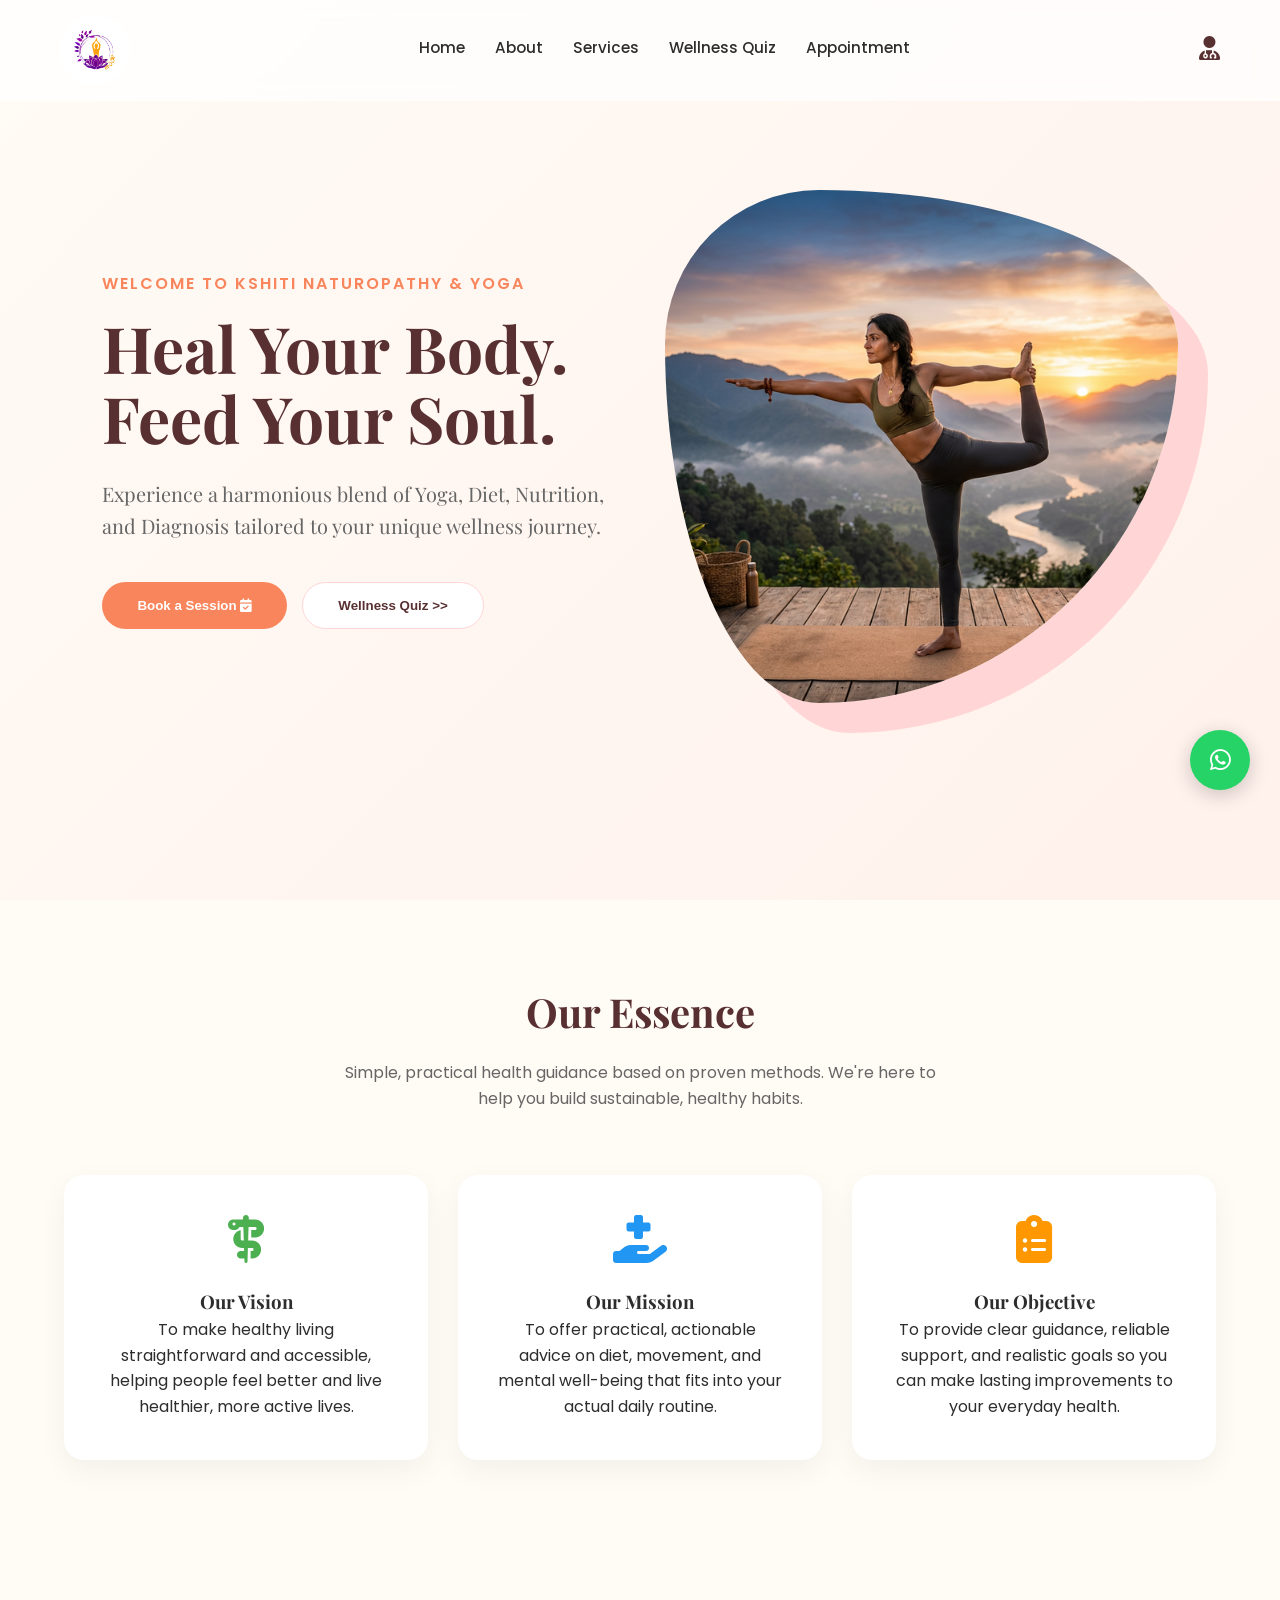
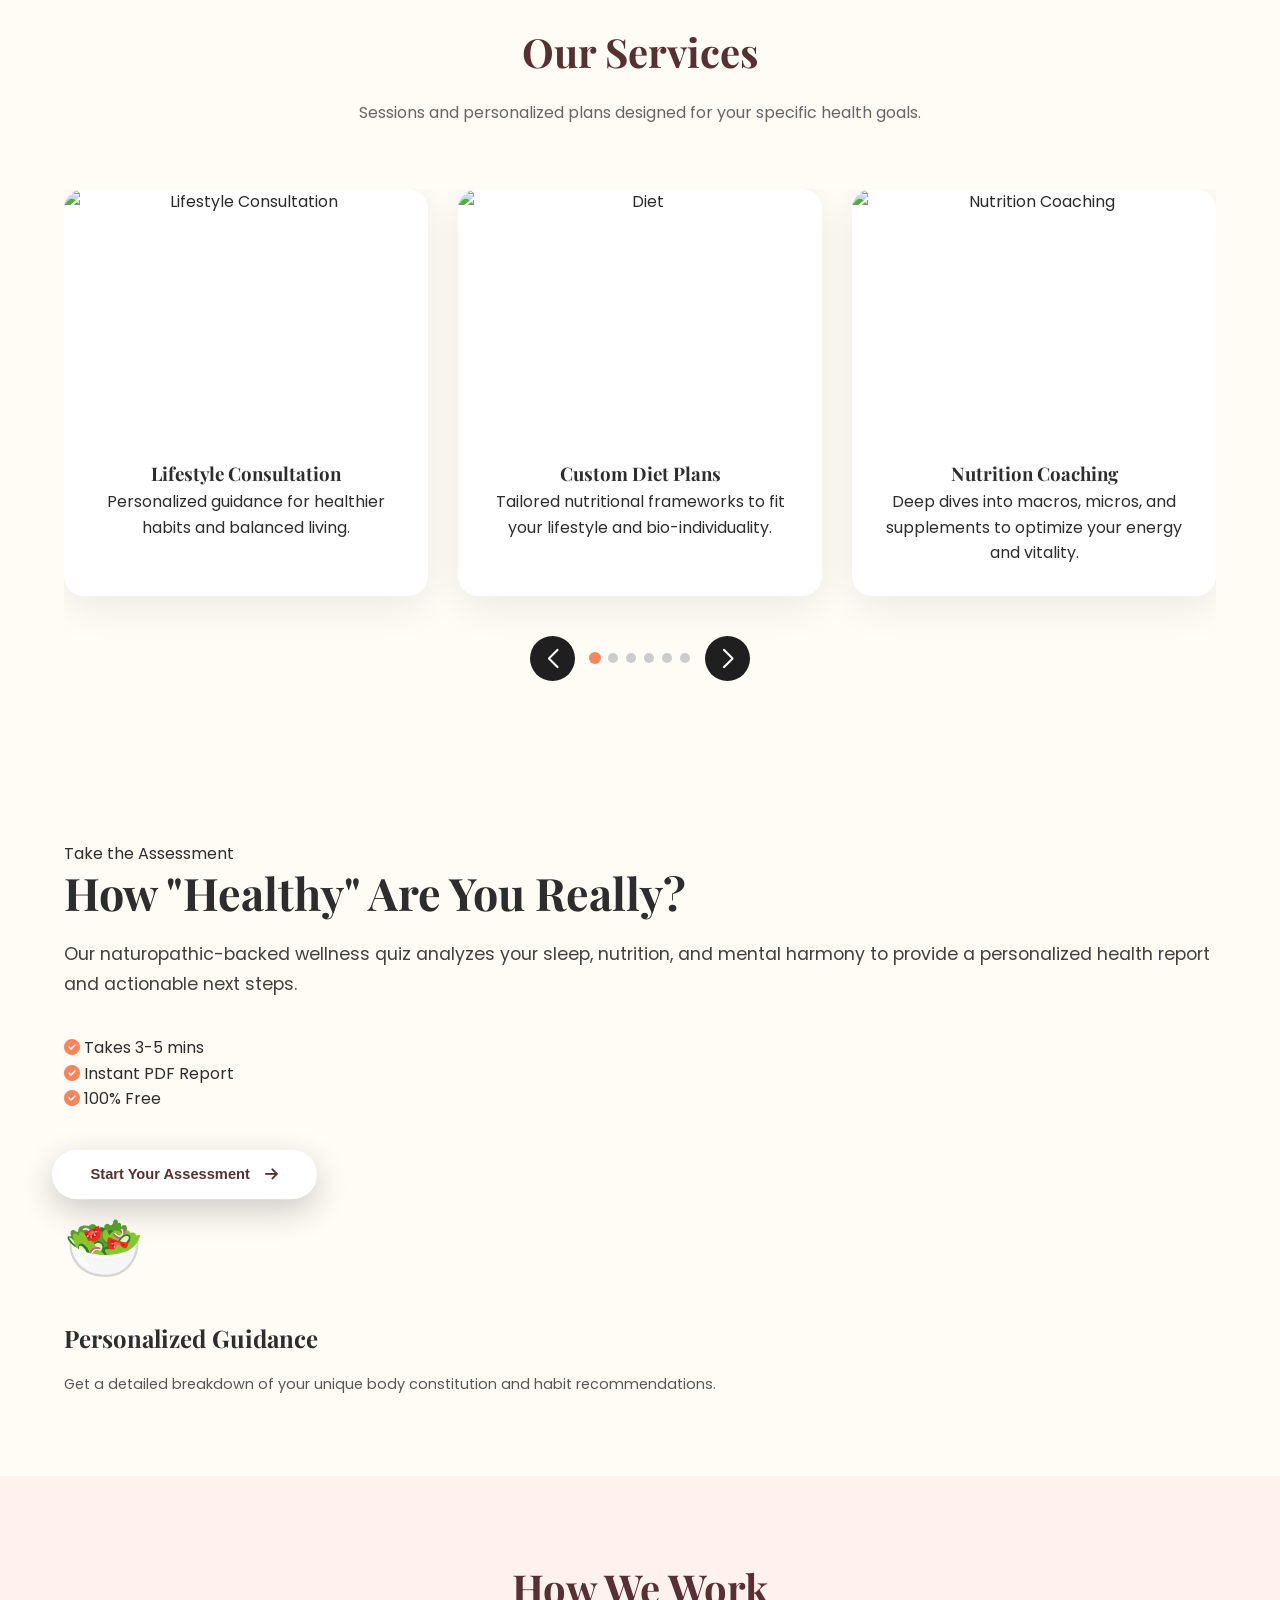
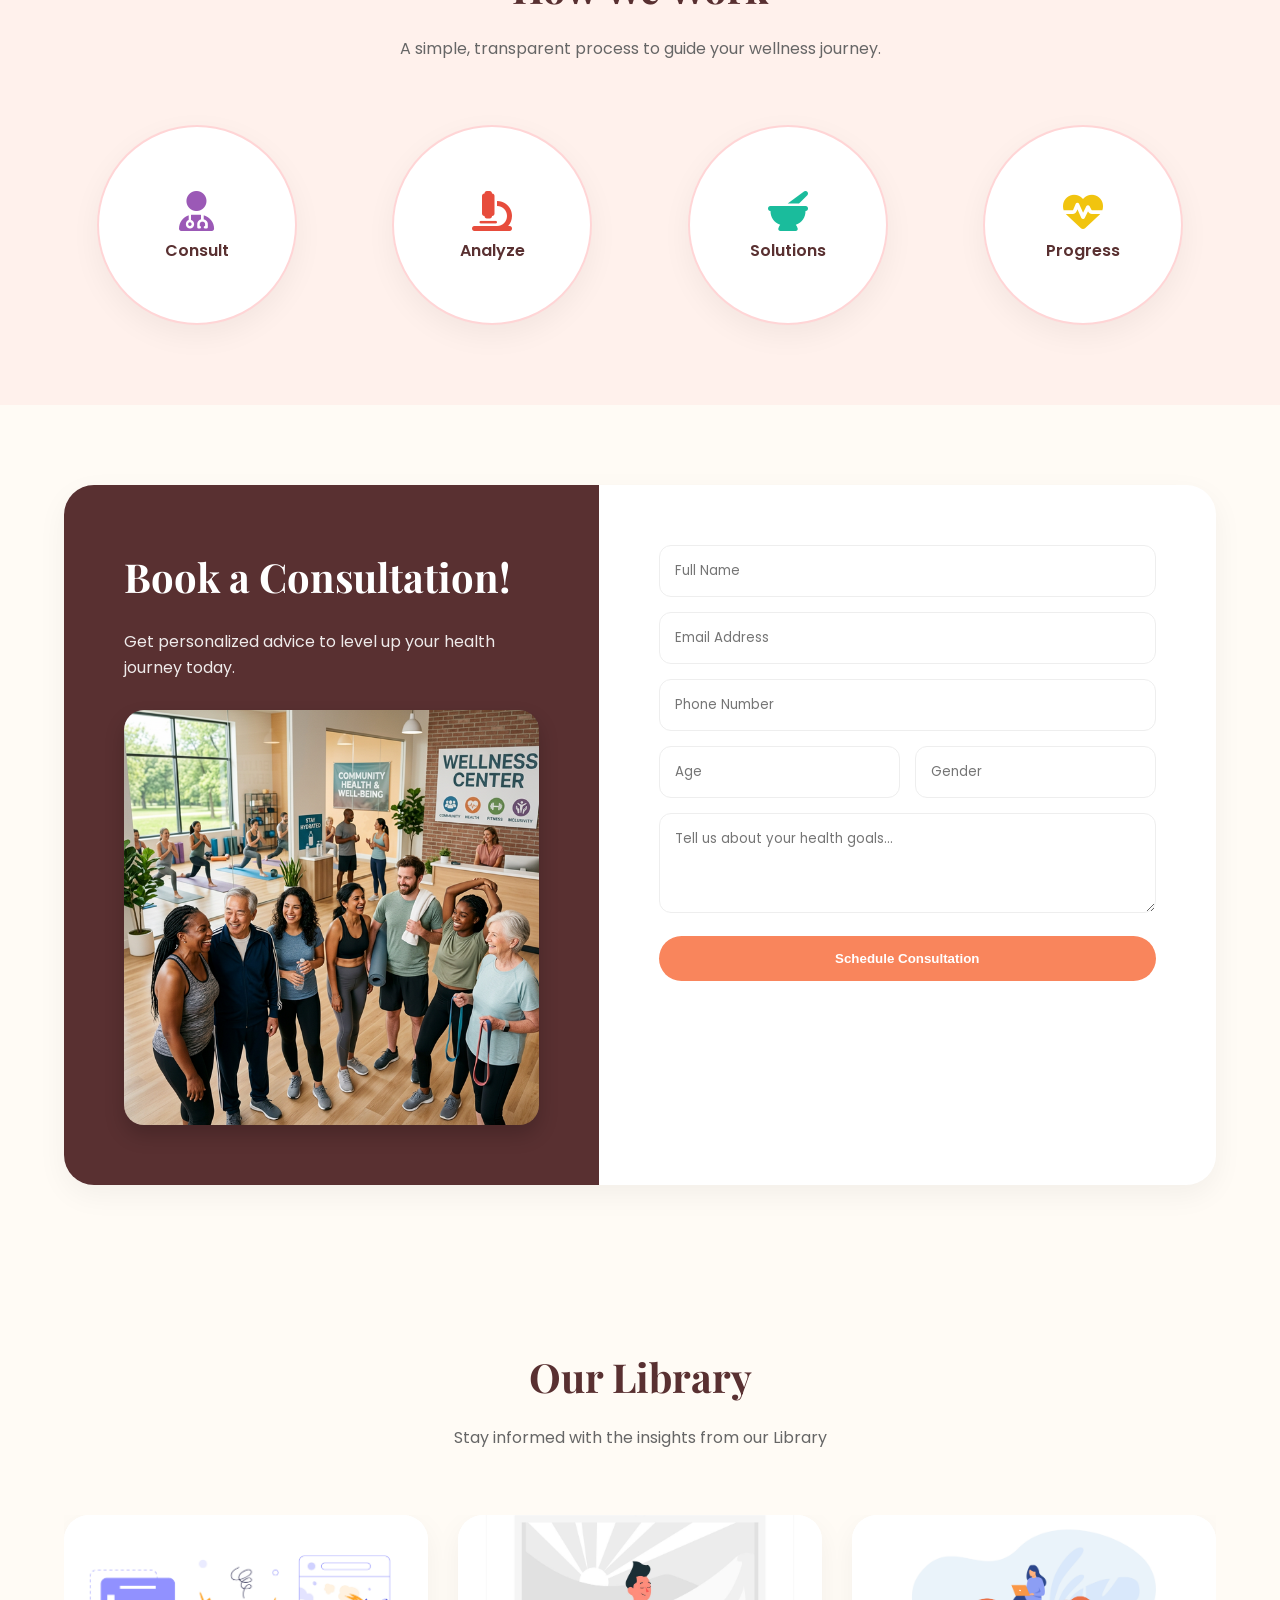
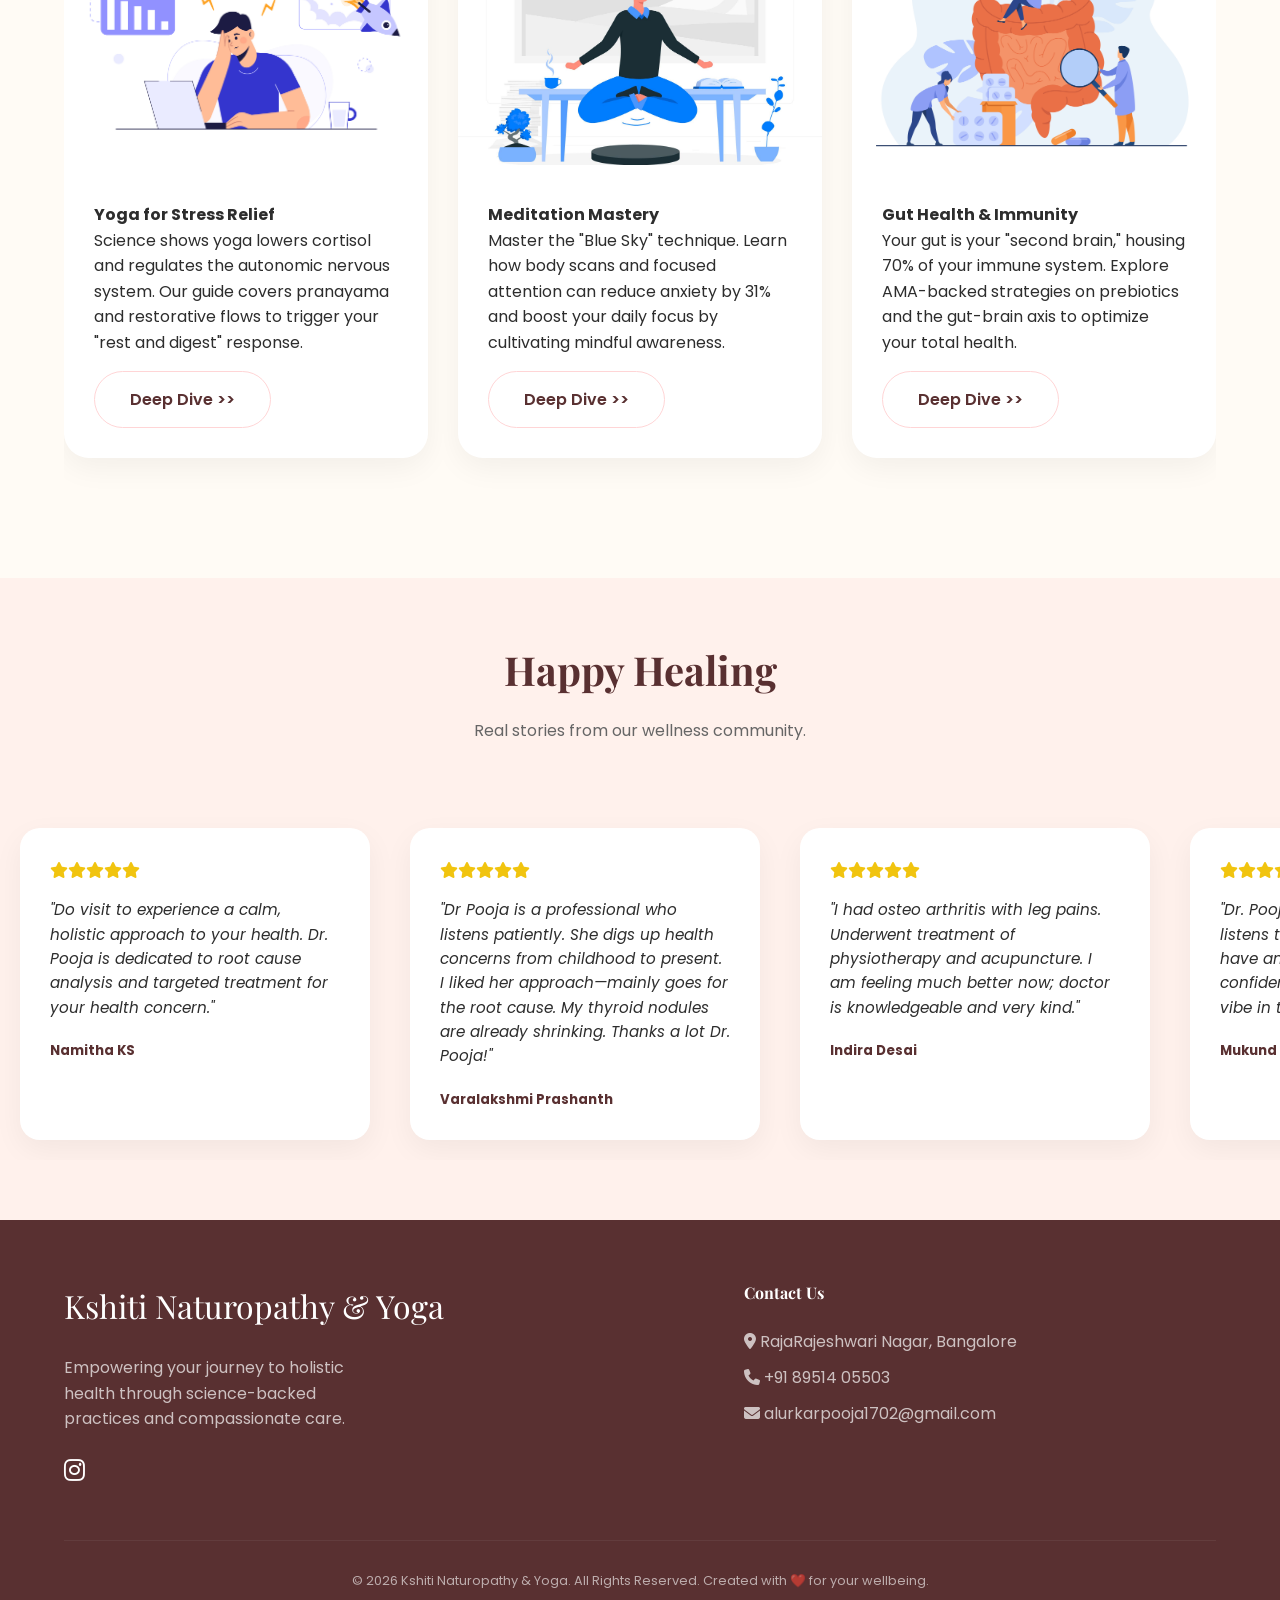
==== commit 081cd515: "Update index.html" ====
--- a/index.html
+++ b/index.html
@@ -188,36 +188,28 @@
     </section>
 
     <!-- Wellness Quiz Assessment Callout -->
-    <section id="wellness-assessment"
-        style="background: linear-gradient(135deg, var(--primary), #3d2122); color: white; border-radius: 40px; margin: 20px 5% 80px; padding: 80px 60px; position: relative; overflow: hidden; box-shadow: 0 30px 60px rgba(0,0,0,0.15);">
-        <div
-            style="position: absolute; top: -100px; right: -100px; width: 300px; height: 300px; background: rgba(249, 133, 92, 0.15); border-radius: 50%; filter: blur(60px);">
-        </div>
-        <div
-            style="position: absolute; bottom: -50px; left: -50px; width: 250px; height: 250px; background: rgba(255, 213, 214, 0.08); border-radius: 50%; filter: blur(45px);">
-        </div>
-
-        <div class="animate-up"
-            style="display: flex; align-items: center; gap: 50px; position: relative; z-index: 1; flex-wrap: wrap;">
-            <div style="flex: 1.5; min-width: 300px;">
-                <span
-                    style="background: var(--secondary); color: white; padding: 6px 15px; border-radius: 50px; font-size: 0.8rem; font-weight: 600; text-transform: uppercase; letter-spacing: 1px; margin-bottom: 20px; display: inline-block;">Take
-                    the Assessment</span>
+    <section id="wellness-assessment" class="wellness-assessment">
+        <div class="assessment-bg-circle-1"></div>
+        <div class="assessment-bg-circle-2"></div>
+
+        <div class="assessment-container animate-up">
+            <div class="assessment-content">
+                <span class="assessment-badge">Take the Assessment</span>
                 <h2 class="playfair" style="font-size: 2.8rem; margin-bottom: 20px; line-height: 1.2;">How "Healthy" Are
                     You Really?</h2>
                 <p style="font-size: 1.1rem; opacity: 0.9; margin-bottom: 35px; line-height: 1.7;">Our
                     naturopathic-backed wellness quiz analyzes your sleep, nutrition, and mental harmony to provide a
                     personalized health report and actionable next steps.</p>
-                <div style="display: flex; gap: 20px; flex-wrap: wrap;">
-                    <div style="display: flex; align-items: center; gap: 10px;">
+                <div class="assessment-features">
+                    <div class="assessment-feature-item">
                         <i class="fa-solid fa-circle-check" style="color: var(--secondary);"></i>
                         <span>Takes 3-5 mins</span>
                     </div>
-                    <div style="display: flex; align-items: center; gap: 10px;">
+                    <div class="assessment-feature-item">
                         <i class="fa-solid fa-circle-check" style="color: var(--secondary);"></i>
                         <span>Instant PDF Report</span>
                     </div>
-                    <div style="display: flex; align-items: center; gap: 10px;">
+                    <div class="assessment-feature-item">
                         <i class="fa-solid fa-circle-check" style="color: var(--secondary);"></i>
                         <span>100% Free</span>
                     </div>
@@ -226,9 +218,8 @@
                     style="margin-top: 40px; background: white; color: var(--primary); transform: scale(1.1); box-shadow: 0 10px 30px rgba(0,0,0,0.2);">Start
                     Your Assessment <i class="fa-solid fa-arrow-right" style="margin-left: 10px;"></i></button>
             </div>
-            <div style="flex: 1; min-width: 280px; text-align: center;">
-                <div
-                    style="background: rgba(255,255,255,0.1); backdrop-filter: blur(10px); padding: 40px; border-radius: 30px; border: 1px solid rgba(255,255,255,0.1); transform: rotate(3deg);">
+            <div class="assessment-card-wrapper">
+                <div class="assessment-glass-card">
                     <div style="font-size: 4rem; margin-bottom: 20px;">🥗</div>
                     <h3 class="playfair" style="font-size: 1.5rem; margin-bottom: 15px;">Personalized Guidance</h3>
                     <p style="font-size: 0.9rem; opacity: 0.8;">Get a detailed breakdown of your unique body
@@ -277,7 +268,7 @@
     <section id="appointment">
         <div class="appointment-container animate-up">
             <div class="appointment-info">
-                <h2 class="playfair" style="color: white; font-size: 2.5rem; margin-bottom: 20px;">Book a Free Session
+                <h2 class="playfair" style="color: white; font-size: 2.5rem; margin-bottom: 20px;">Book a Consultation!
                 </h2>
                 <p style="opacity: 0.9; margin-bottom: 30px;">Get personalized advice to level up
                     your health journey today.</p>
@@ -309,36 +300,52 @@
             <h2 class="section-title">Our Library</h2>
             <p class="section-subtitle">Stay informed with the insights from our Library </p>
         </div>
-        <div class="article-grid">
-            <div class="article-card animate-up">
-                <img src="yoga-article.jpg" alt="Yoga">
-                <div class="article-content">
-                    <h4>Yoga for Stress Relief</h4>
-                    <p>Science shows yoga lowers cortisol and regulates the autonomic nervous system. Our guide covers
-                        pranayama and restorative flows to trigger your "rest and digest" response.</p>
-                    <a href="yoga-guide.html" class="btn-secondary"
-                        style="display: inline-block; margin-top: 15px; text-decoration: none;">Deep Dive >></a>
-                </div>
-            </div>
-            <div class="article-card animate-up" style="animation-delay: 0.2s;">
-                <img src="meditation-yog.jpg" alt="Meditation">
-                <div class="article-content">
-                    <h4>Meditation Mastery</h4>
-                    <p>Master the "Blue Sky" technique. Learn how body scans and focused attention can reduce anxiety by
-                        31% and boost your daily focus by cultivating mindful awareness.</p>
-                    <a href="meditation-guide.html" class="btn-secondary"
-                        style="display: inline-block; margin-top: 15px; text-decoration: none;">Deep Dive >></a>
-                </div>
-            </div>
-            <div class="article-card animate-up" style="animation-delay: 0.4s;">
-                <img src="gut-article.jpg" alt="Gut Health">
-                <div class="article-content">
-                    <h4>Gut Health & Immunity</h4>
-                    <p>Your gut is your "second brain," housing 70% of your immune system. Explore AMA-backed strategies
-                        on prebiotics and the gut-brain axis to optimize your total health.</p>
-                    <a href="gut-health-guide.html" class="btn-secondary"
-                        style="display: inline-block; margin-top: 15px; text-decoration: none;">Deep Dive >></a>
-                </div>
+        <div class="swiper articles-swiper animate-up">
+            <div class="swiper-wrapper">
+                <div class="swiper-slide">
+                    <div class="article-card">
+                        <img src="yoga-article.jpg" alt="Yoga">
+                        <div class="article-content">
+                            <h4>Yoga for Stress Relief</h4>
+                            <p>Science shows yoga lowers cortisol and regulates the autonomic nervous system. Our guide
+                                covers
+                                pranayama and restorative flows to trigger your "rest and digest" response.</p>
+                            <a href="yoga-guide.html" class="btn-secondary"
+                                style="display: inline-block; margin-top: 15px; text-decoration: none;">Deep Dive >></a>
+                        </div>
+                    </div>
+                </div>
+                <div class="swiper-slide">
+                    <div class="article-card">
+                        <img src="meditation-yog.jpg" alt="Meditation">
+                        <div class="article-content">
+                            <h4>Meditation Mastery</h4>
+                            <p>Master the "Blue Sky" technique. Learn how body scans and focused attention can reduce
+                                anxiety by
+                                31% and boost your daily focus by cultivating mindful awareness.</p>
+                            <a href="meditation-guide.html" class="btn-secondary"
+                                style="display: inline-block; margin-top: 15px; text-decoration: none;">Deep Dive >></a>
+                        </div>
+                    </div>
+                </div>
+                <div class="swiper-slide">
+                    <div class="article-card">
+                        <img src="gut-article.jpg" alt="Gut Health">
+                        <div class="article-content">
+                            <h4>Gut Health & Immunity</h4>
+                            <p>Your gut is your "second brain," housing 70% of your immune system. Explore AMA-backed
+                                strategies
+                                on prebiotics and the gut-brain axis to optimize your total health.</p>
+                            <a href="gut-health-guide.html" class="btn-secondary"
+                                style="display: inline-block; margin-top: 15px; text-decoration: none;">Deep Dive >></a>
+                        </div>
+                    </div>
+                </div>
+            </div>
+            <div class="swiper-nav-container">
+                <div class="swiper-button-prev"></div>
+                <div class="swiper-pagination"></div>
+                <div class="swiper-button-next"></div>
             </div>
         </div>
     </section>
@@ -428,13 +435,13 @@
                     <h5>Rakshitha R</h5>
                 </div>
                 <!-- Card 10 (Rating Only) -->
-                <div class="testimonial-card rating-only-card">
+                <!-- <div class="testimonial-card rating-only-card">
                     <div class="stars"><i class="fa-solid fa-star"></i><i class="fa-solid fa-star"></i><i
                             class="fa-solid fa-star"></i><i class="fa-solid fa-star"></i><i
                             class="fa-solid fa-star"></i>
                     </div>
                     <h5>Pradyumna Arakeri</h5>
-                </div>
+                </div> -->
                 <!-- Card 11 -->
                 <div class="testimonial-card">
                     <div class="stars"><i class="fa-solid fa-star"></i><i class="fa-solid fa-star"></i><i
@@ -764,7 +771,7 @@
     <script src="https://cdn.jsdelivr.net/npm/swiper@10/swiper-bundle.min.js"></script>
     <script>
         document.addEventListener('DOMContentLoaded', () => {
-            const swiper = new Swiper('.services-swiper', {
+            const servicesSwiper = new Swiper('.services-swiper', {
                 slidesPerView: 1,
                 centeredSlides: true,
                 spaceBetween: 30,
@@ -775,16 +782,42 @@
                     }
                 },
                 pagination: {
-                    el: '.swiper-pagination',
+                    el: '.services-swiper .swiper-pagination',
                     clickable: true,
                 },
                 navigation: {
-                    nextEl: '.swiper-button-next',
-                    prevEl: '.swiper-button-prev',
+                    nextEl: '.services-swiper .swiper-button-next',
+                    prevEl: '.services-swiper .swiper-button-prev',
                 },
             });
+
+            const articlesSwiper = new Swiper('.articles-swiper', {
+                slidesPerView: 1,
+                spaceBetween: 30,
+                loop: false,
+                breakpoints: {
+                    768: {
+                        slidesPerView: 3,
+                    },
+                    0: {
+                        slidesPerView: 1,
+                    }
+                },
+                pagination: {
+                    el: '.articles-swiper .swiper-pagination',
+                    clickable: true,
+                },
+                navigation: {
+                    nextEl: '.articles-swiper .swiper-button-next',
+                    prevEl: '.articles-swiper .swiper-button-prev',
+                },
+            });
+
+            // Re-enable/disable swiper on resize for the articles one if needed
+            // But Swiper 10 handles breakpoints pretty well.
+            // If the user wants traditional grid on desktop, we can just use 3 slides per view.
         });
     </script>
 </body>
 
-</html>+</html>
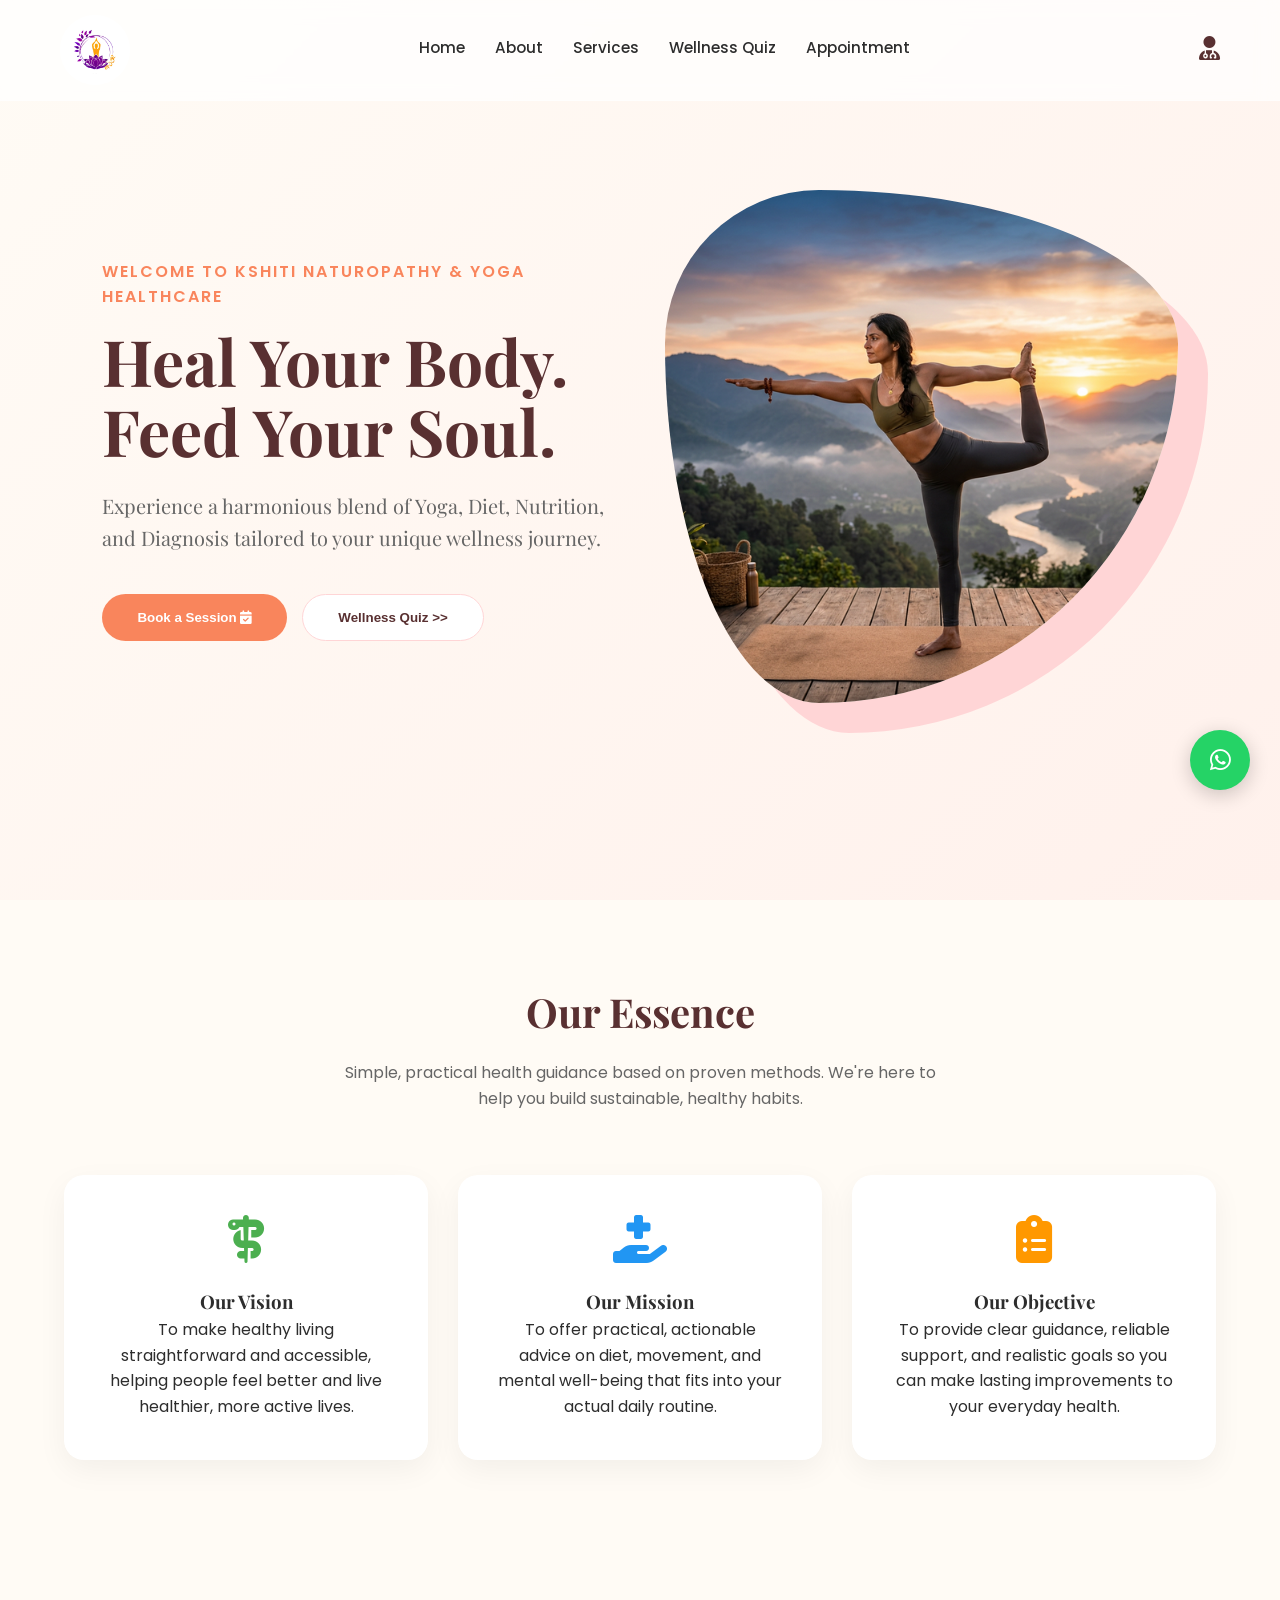
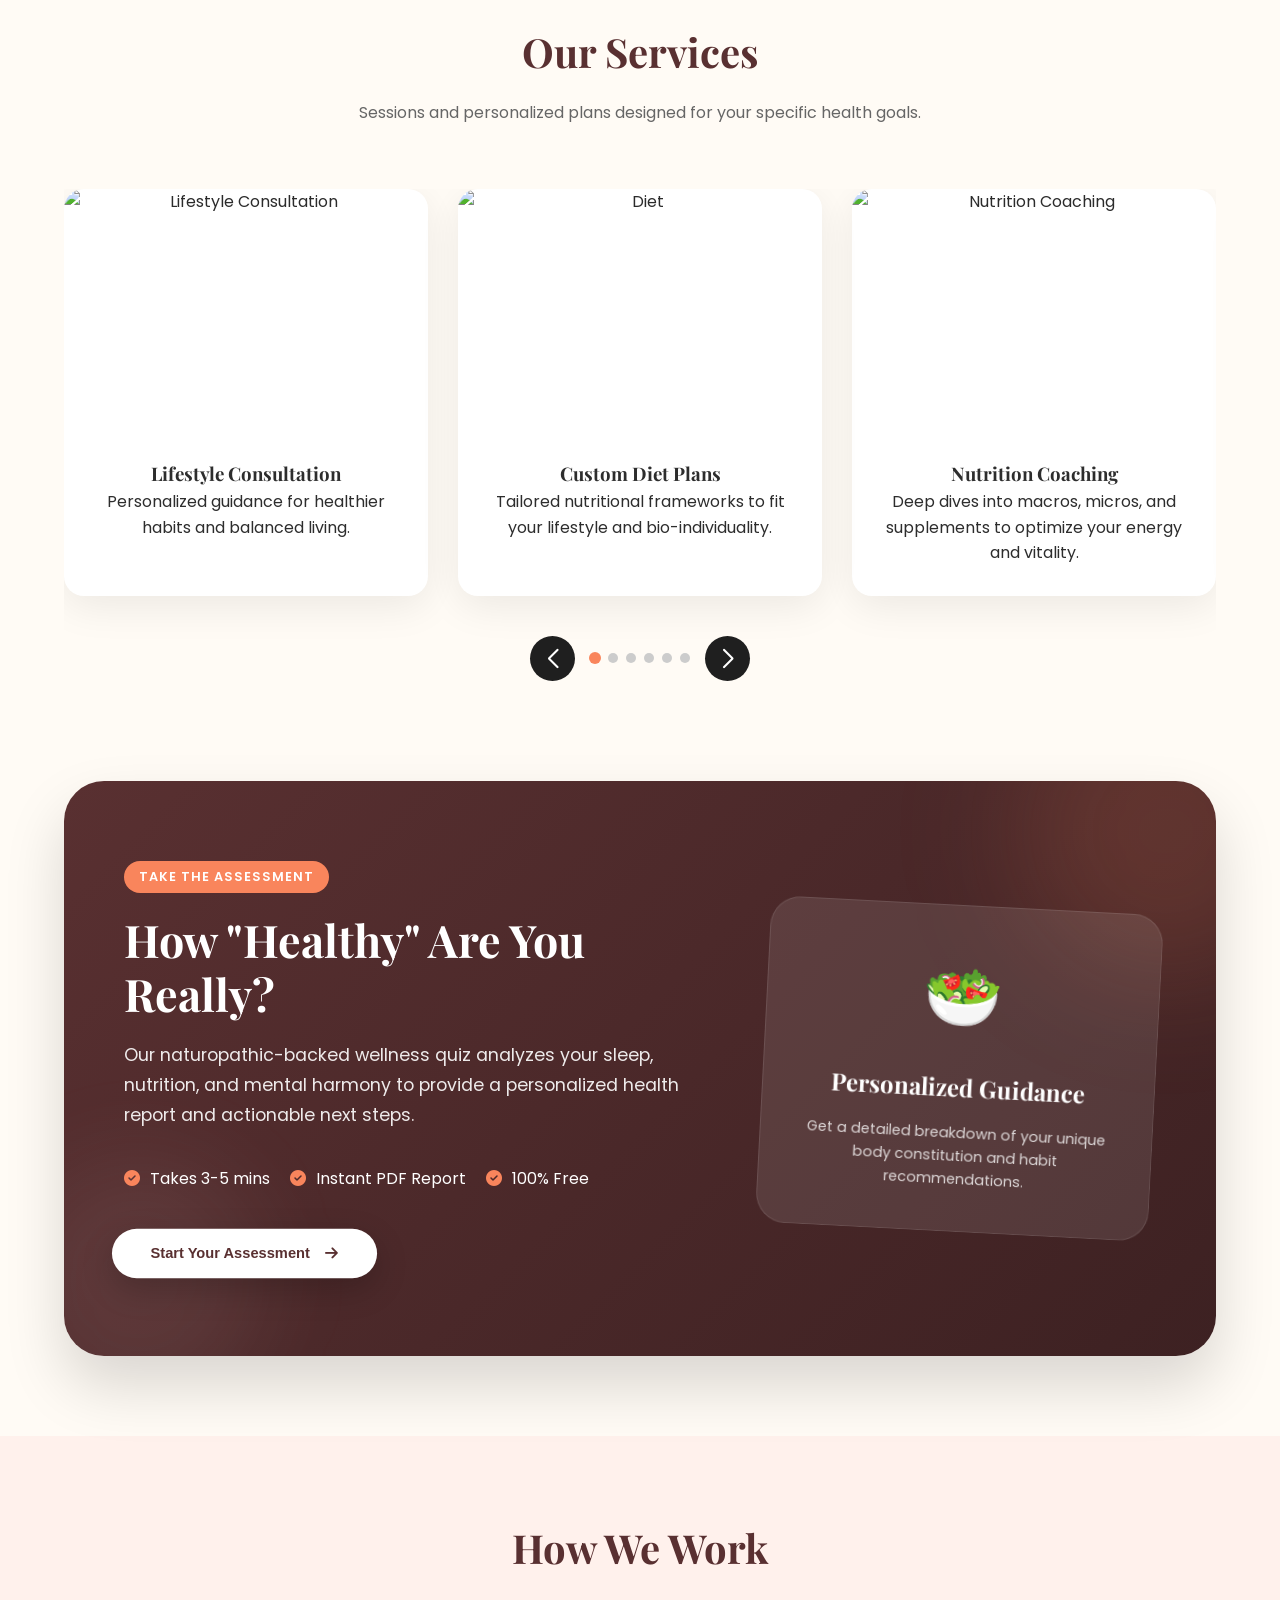
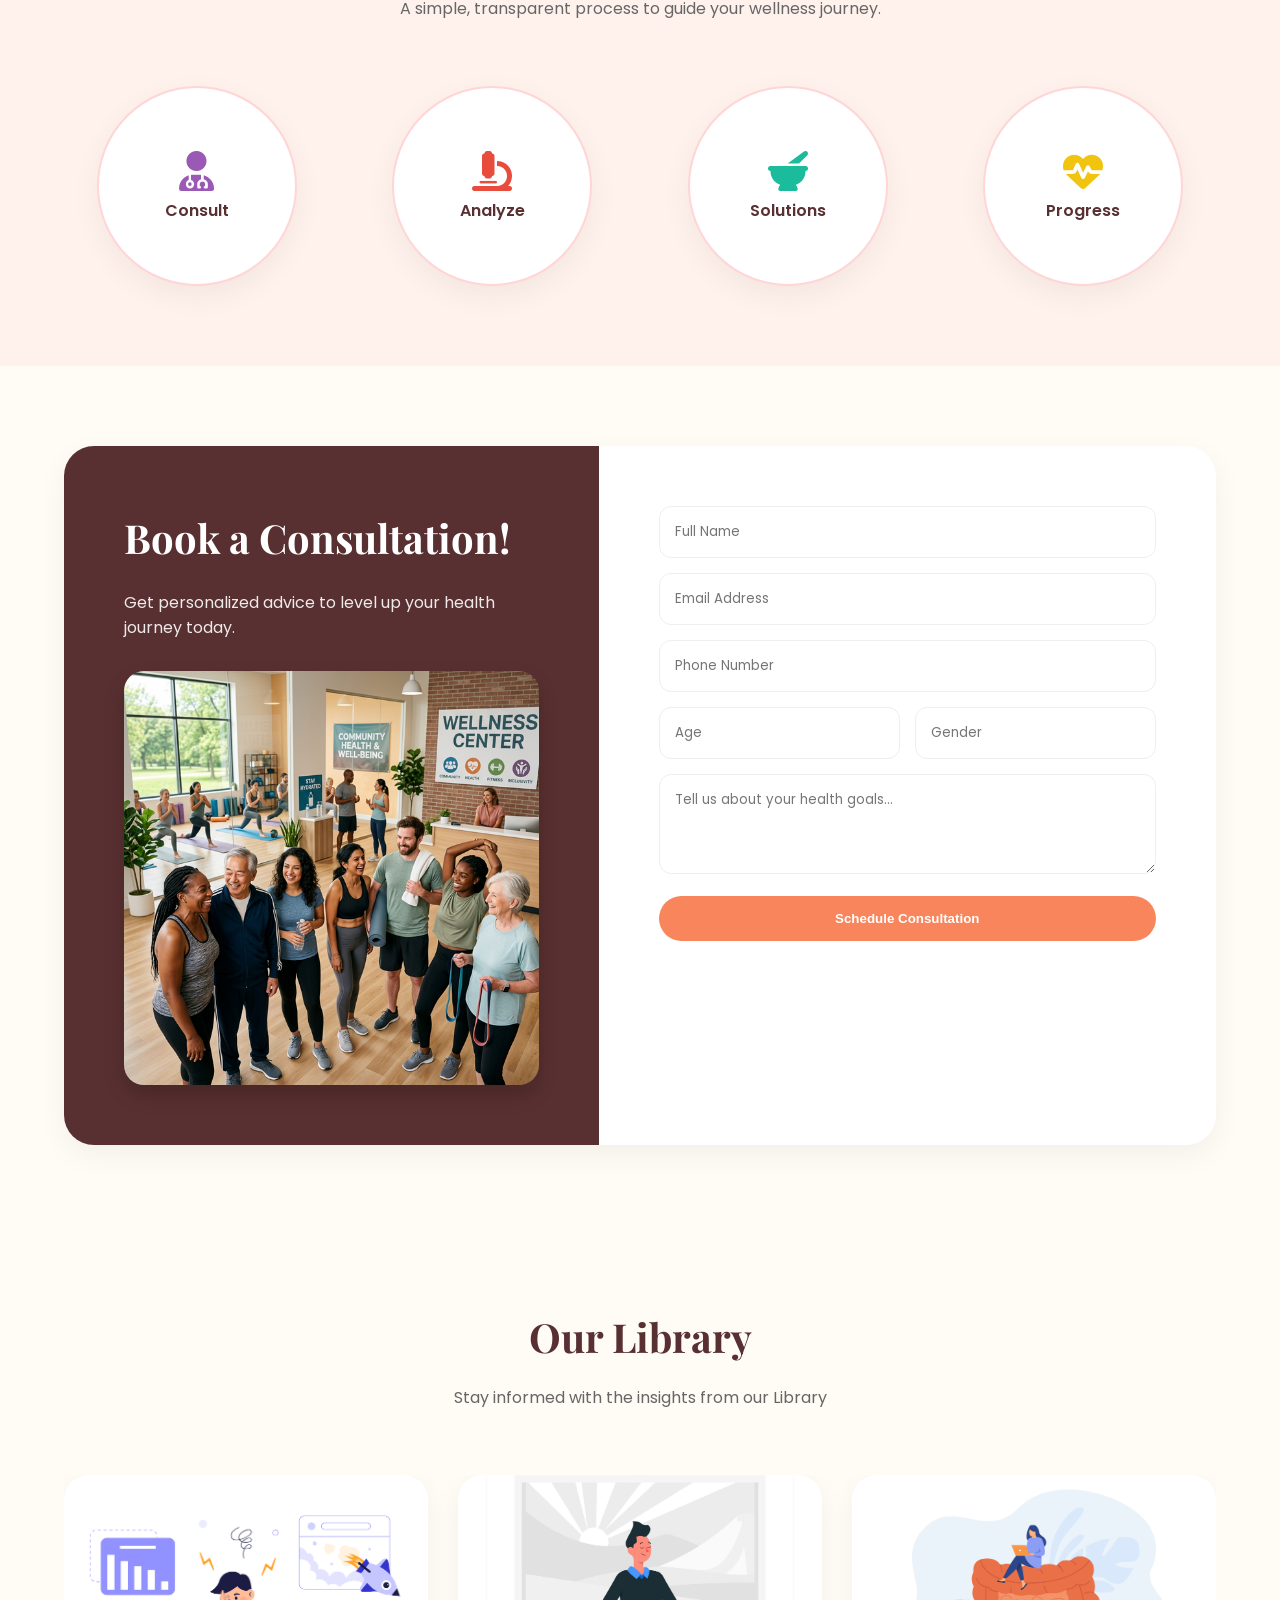
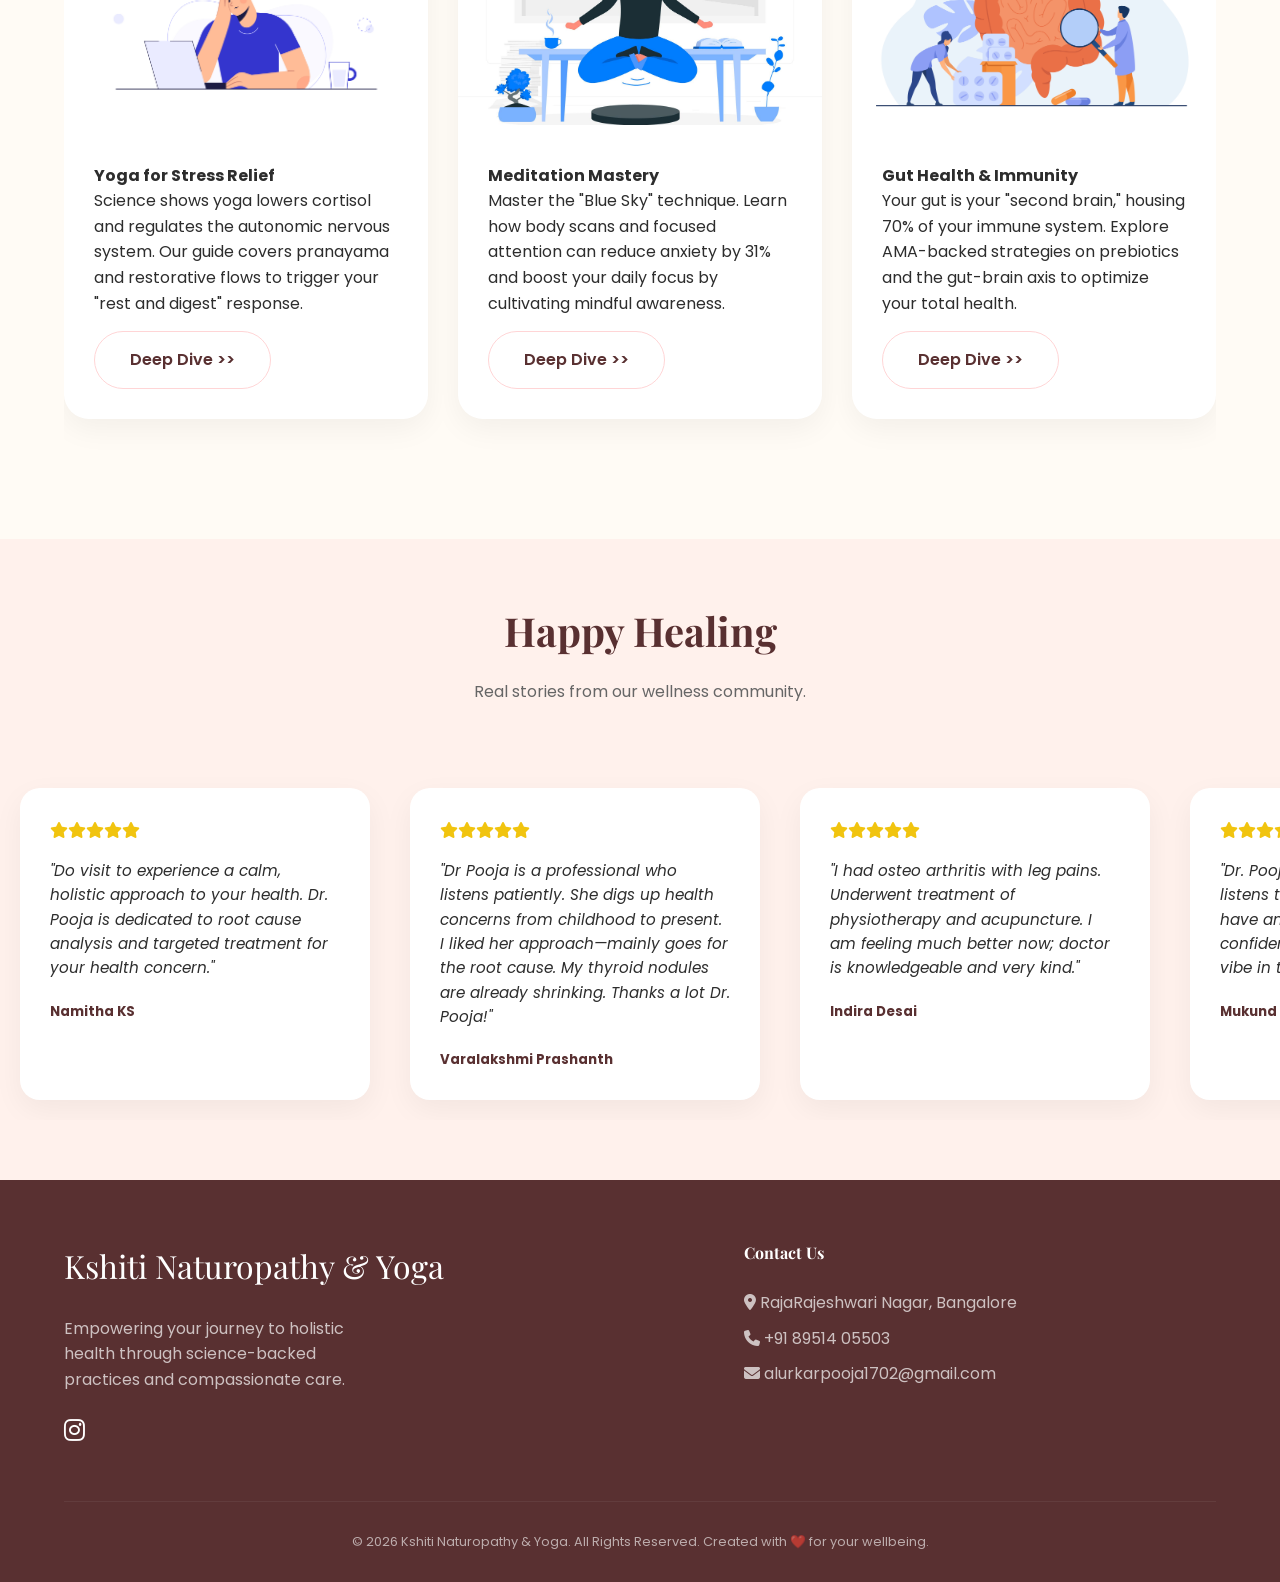
==== commit 13816046: "Update index.html" ====
--- a/index.html
+++ b/index.html
@@ -64,7 +64,7 @@
     <!-- Hero Section -->
     <section class="hero" id="home">
         <div class="hero-content animate-up">
-            <p>Welcome to Kshiti Naturopathy & Yoga</p>
+            <p>Welcome to Kshiti Naturopathy & Yoga HealthCare</p>
             <h1>Heal Your Body. <br> Feed Your Soul.</h1>
             <h3>Experience a harmonious blend of Yoga, Diet, Nutrition, and Diagnosis tailored to your unique wellness
                 journey.</h3>
--- a/style.css
+++ b/style.css
@@ -14,6 +14,8 @@
     --section-padding: 80px 5%;
     --card-shadow: 0 10px 30px rgba(0, 0, 0, 0.05);
     --transition: all 0.3s cubic-bezier(0.25, 0.8, 0.25, 1);
+    --radius-lg: 40px;
+    --radius-md: 20px;
 }
 
 * {
@@ -434,6 +436,95 @@
     border-color: var(--secondary);
 }
 
+/* Wellness Assessment Callout */
+.wellness-assessment {
+    background: linear-gradient(135deg, var(--primary), #3d2122);
+    color: white;
+    border-radius: var(--radius-lg);
+    margin: 20px 5% 80px;
+    padding: 80px 60px;
+    position: relative;
+    overflow: hidden;
+    box-shadow: 0 30px 60px rgba(0, 0, 0, 0.15);
+}
+
+.assessment-bg-circle-1 {
+    position: absolute;
+    top: -100px;
+    right: -100px;
+    width: 300px;
+    height: 300px;
+    background: rgba(249, 133, 92, 0.15);
+    border-radius: 50%;
+    filter: blur(60px);
+}
+
+.assessment-bg-circle-2 {
+    position: absolute;
+    bottom: -50px;
+    left: -50px;
+    width: 250px;
+    height: 250px;
+    background: rgba(255, 213, 214, 0.08);
+    border-radius: 50%;
+    filter: blur(45px);
+}
+
+.assessment-container {
+    display: flex;
+    align-items: center;
+    gap: 50px;
+    position: relative;
+    z-index: 1;
+    flex-wrap: wrap;
+}
+
+.assessment-content {
+    flex: 1.5;
+    min-width: 300px;
+}
+
+.assessment-badge {
+    background: var(--secondary);
+    color: white;
+    padding: 6px 15px;
+    border-radius: 50px;
+    font-size: 0.8rem;
+    font-weight: 600;
+    text-transform: uppercase;
+    letter-spacing: 1px;
+    margin-bottom: 20px;
+    display: inline-block;
+}
+
+.assessment-features {
+    display: flex;
+    gap: 20px;
+    flex-wrap: wrap;
+}
+
+.assessment-feature-item {
+    display: flex;
+    align-items: center;
+    gap: 10px;
+}
+
+.assessment-card-wrapper {
+    flex: 1;
+    min-width: 280px;
+    text-align: center;
+}
+
+.assessment-glass-card {
+    background: rgba(255, 255, 255, 0.1);
+    backdrop-filter: blur(10px);
+    padding: 40px;
+    border-radius: 30px;
+    border: 1px solid rgba(255, 255, 255, 0.1);
+    transform: rotate(3deg);
+}
+
+
 .appointment-container {
     display: flex;
     background: var(--white);
@@ -475,11 +566,16 @@
     background: var(--bg-soft);
 }
 
-.article-grid {
-    display: grid;
-    grid-template-columns: repeat(auto-fit, minmax(350px, 1fr));
-    gap: 40px;
-}
+.articles-swiper {
+    width: 100%;
+    padding: 30px 0 60px;
+    overflow: hidden;
+}
+
+.articles-swiper .swiper-slide {
+    height: auto;
+}
+
 
 .article-card {
     background: var(--white);
@@ -624,9 +720,8 @@
         top: 100%;
         left: 0;
         width: 100%;
-        background: var(--bg-glass);
-        backdrop-filter: blur(10px);
-        -webkit-backdrop-filter: blur(10px);
+        background: #fff;
+        /* White background for mobile version only */
         flex-direction: column;
         align-items: center;
         padding: 20px 0;
@@ -647,13 +742,30 @@
     .hero {
         flex-direction: column;
         text-align: center;
-        padding: 130px 20px 60px;
-        gap: 30px;
-    }
+        padding: 100px 20px 40px;
+        gap: 20px;
+        min-height: auto;
+    }
+
 
     .hero-content h1 {
-        font-size: 2rem;
-    }
+        font-size: 1.8rem;
+        margin-bottom: 0.5rem;
+    }
+
+    .hero-content h3 {
+        font-size: 0.95rem;
+        /* Shrunk slightly more */
+        margin-bottom: 1.2rem;
+        line-height: 1.4;
+    }
+
+    .hero-content p {
+        margin-bottom: 0.5rem;
+        font-size: 0.8rem;
+    }
+
+
 
     .hero-btns {
         justify-content: center;
@@ -661,9 +773,22 @@
     }
 
     .hero-img {
-        width: 80%;
+        width: 50%;
+        /* Scale down a bit more to fit */
         margin: 0 auto;
     }
+
+    .hero-btns .btn-primary,
+    .hero-btns .btn-secondary {
+        padding: 10px 20px;
+        font-size: 0.9rem;
+    }
+
+
+    .hero-img img {
+        box-shadow: 15px 15px 0 var(--accent);
+    }
+
 
     /* SECTIONS */
     section {
@@ -738,15 +863,49 @@
         font-size: 0.9rem;
     }
 
-    /* ARTICLES */
-    .article-grid {
-        grid-template-columns: 1fr;
-    }
+    /* ARTICLES SWIPER MOBILE */
+    .articles-swiper {
+        padding: 20px 0 50px;
+    }
+
 
     /* FOOTER */
     .footer-grid {
         grid-template-columns: 1fr;
         gap: 30px;
+    }
+
+    /* ASSESSMENT CALLOUT MOBILE */
+    .wellness-assessment {
+        padding: 40px 20px;
+        margin: 20px 15px 40px;
+        border-radius: 25px;
+        text-align: center;
+    }
+
+    .assessment-container {
+        gap: 30px;
+    }
+
+    .assessment-content {
+        min-width: 100%;
+    }
+
+    .assessment-content h2 {
+        font-size: 1.8rem !important;
+    }
+
+    .assessment-features {
+        justify-content: center;
+    }
+
+    .assessment-card-wrapper {
+        min-width: 100%;
+    }
+
+    .assessment-glass-card {
+        padding: 30px 20px;
+        transform: rotate(0);
     }
 }
 
@@ -910,4 +1069,41 @@
             transform: translateX(-3830px);
         }
     }
-}+
+    /* Article Reader Responsiveness */
+    .article-reader {
+        max-width: 850px;
+        margin: 120px auto;
+        padding: 40px;
+        background: white;
+        border-radius: 30px;
+        box-shadow: var(--card-shadow);
+        transition: var(--transition);
+    }
+
+    .article-header h1 {
+        font-size: 2rem !important;
+    }
+
+    .article-body {
+        font-size: 1rem;
+    }
+
+    .hamburger-icon {
+        display: block !important;
+    }
+
+    @media (max-width: 768px) {
+        .article-reader {
+            margin: 100px 15px 40px;
+            padding: 30px 20px;
+            border-radius: 20px;
+        }
+    }
+
+    @media (min-width: 769px) {
+        .articles-swiper .swiper-nav-container {
+            display: none !important;
+        }
+    }
+}
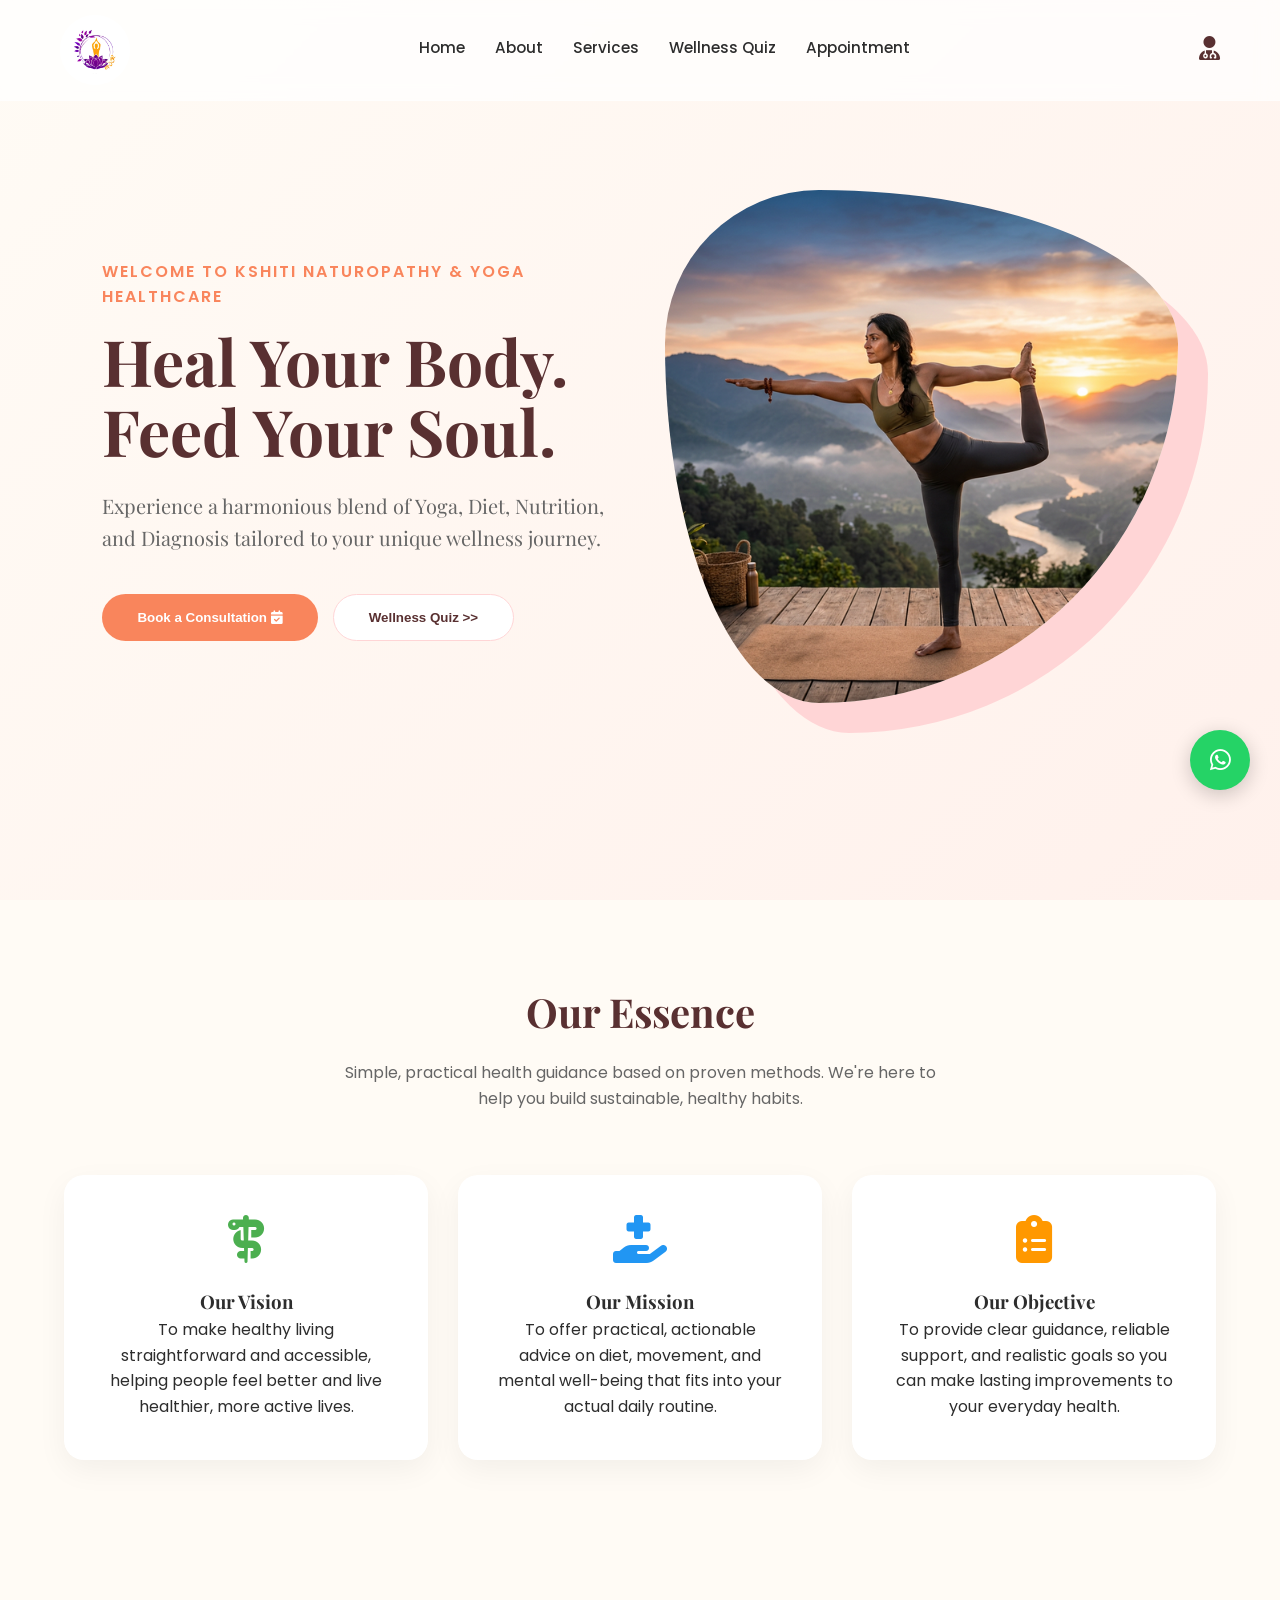
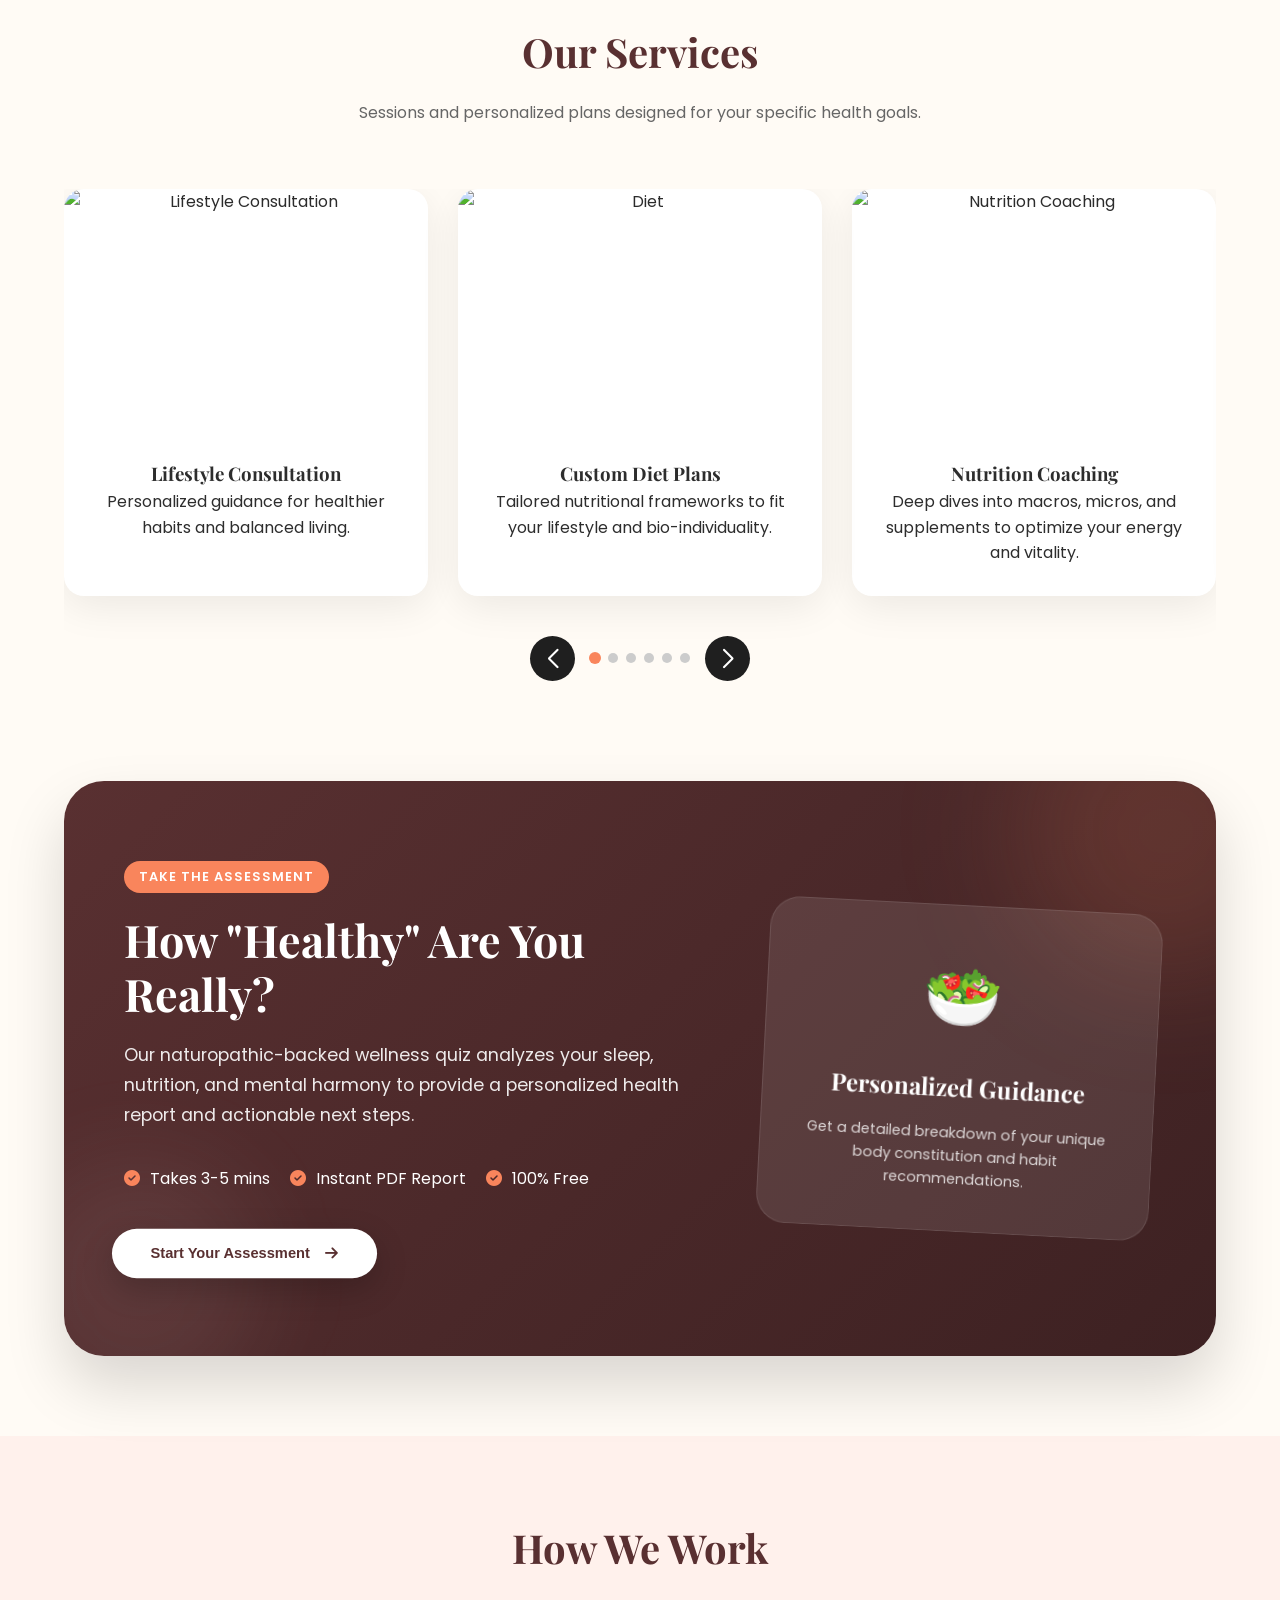
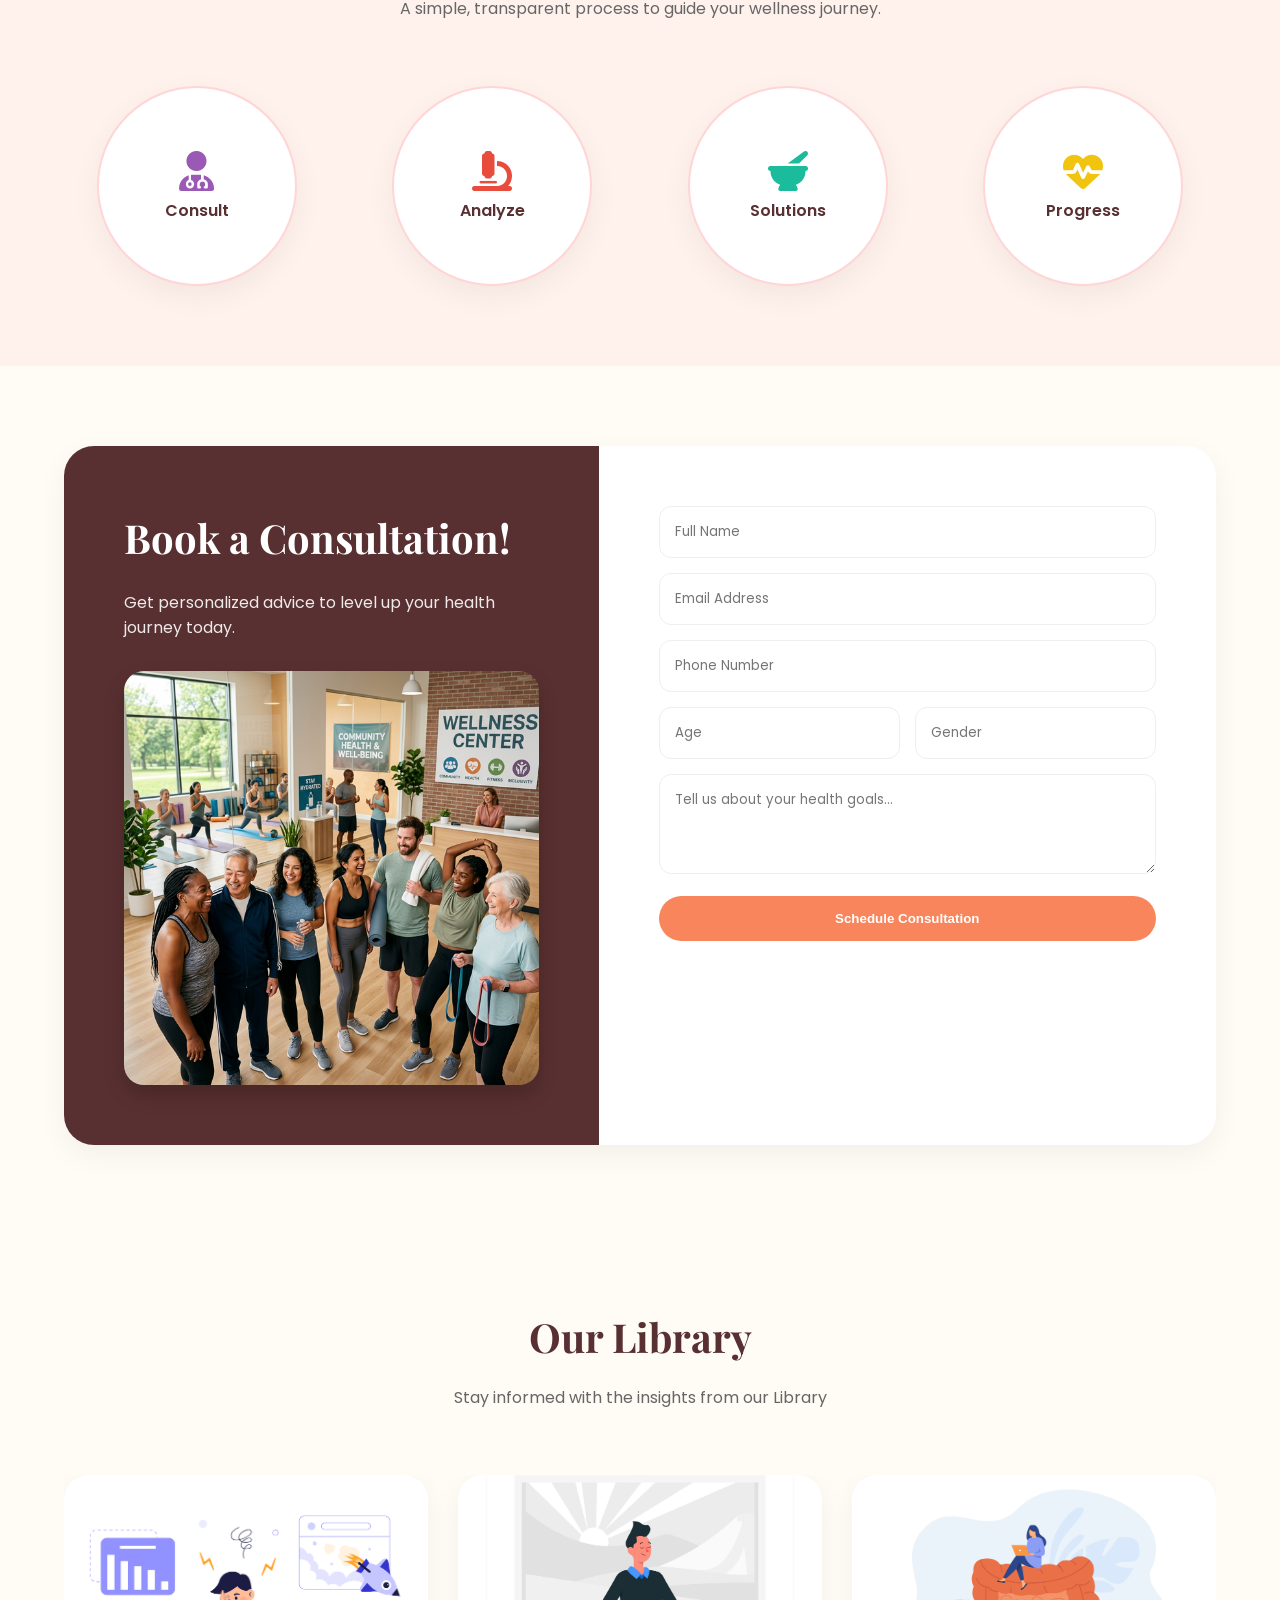
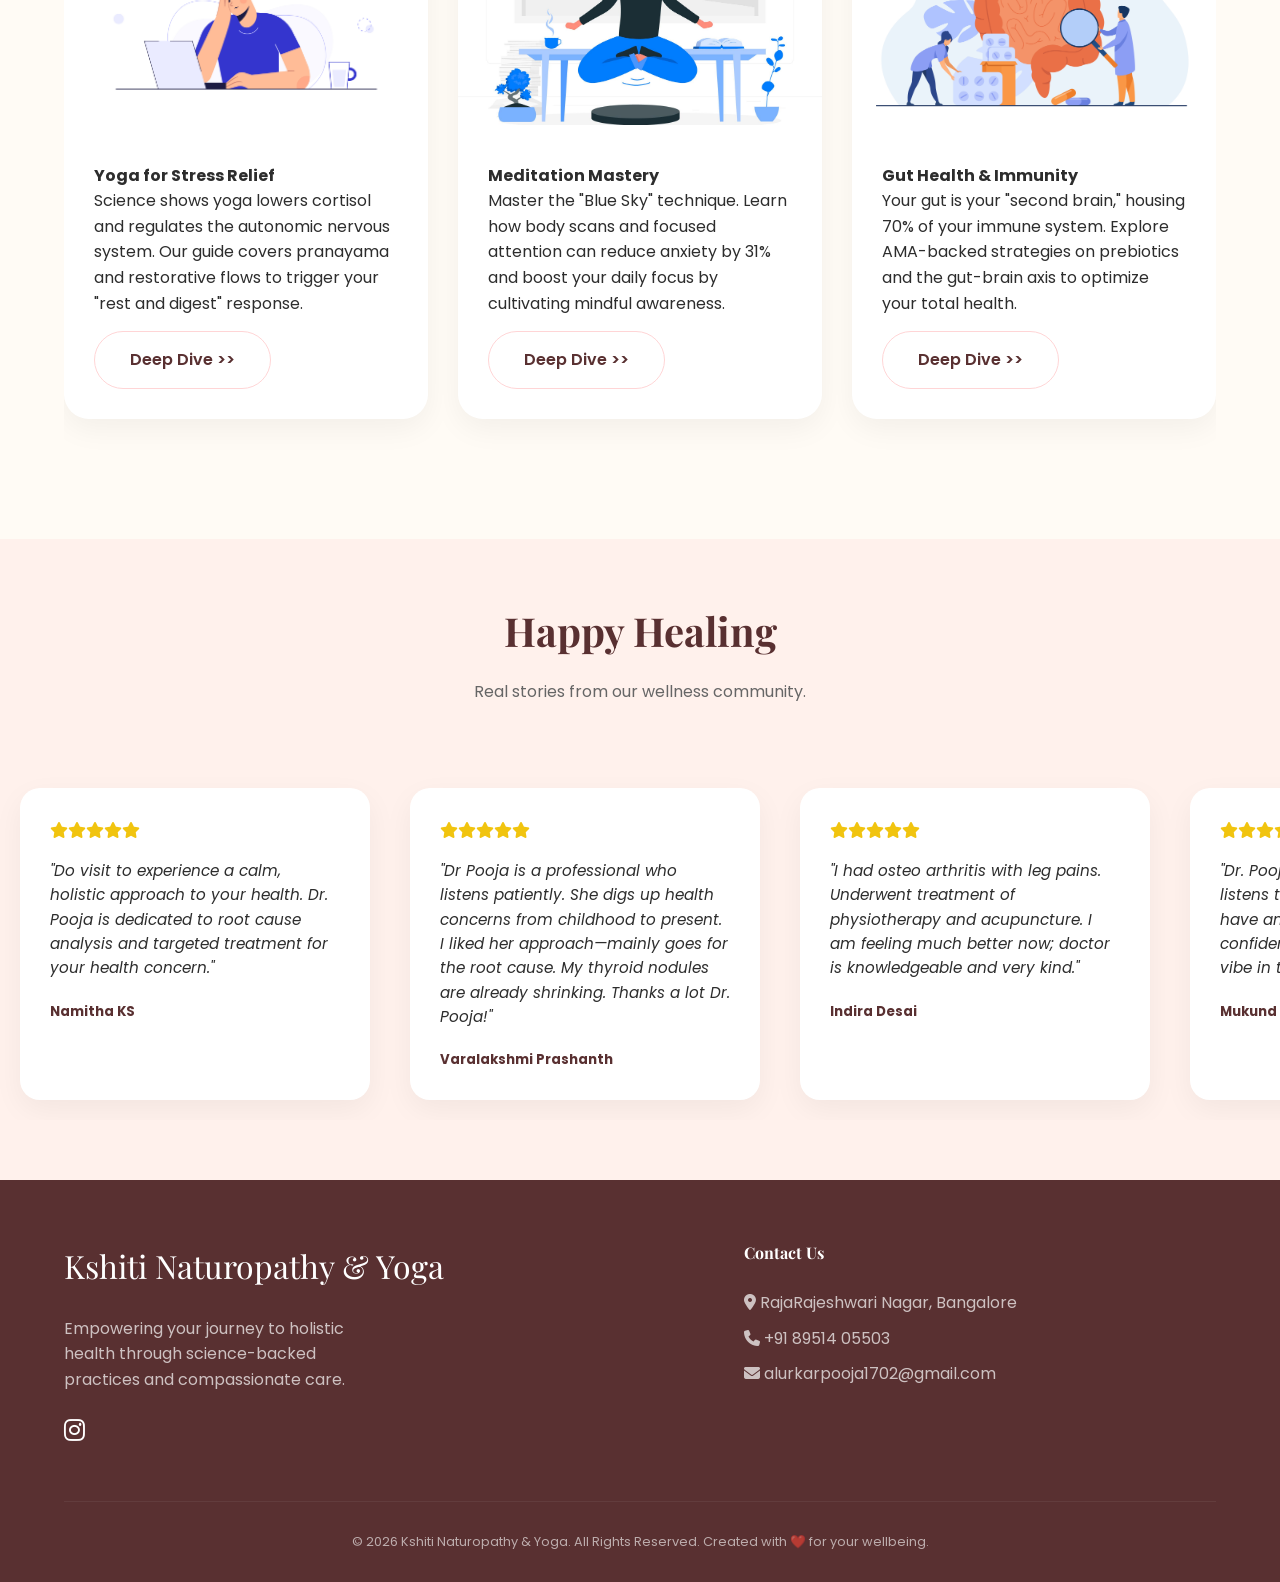
==== commit ce6c22a9: "Update index.html" ====
--- a/index.html
+++ b/index.html
@@ -69,7 +69,7 @@
             <h3>Experience a harmonious blend of Yoga, Diet, Nutrition, and Diagnosis tailored to your unique wellness
                 journey.</h3>
             <div class="hero-btns">
-                <button class="btn-primary" onclick="location.href='#appointment'">Book a Session <i
+                <button class="btn-primary" onclick="location.href='#appointment'">Book a Consultation <i
                         class="fa-solid fa-calendar-check"></i></button>
                 <button class="btn-secondary" onclick="location.href='hub.html'">Wellness Quiz >></button>
             </div>
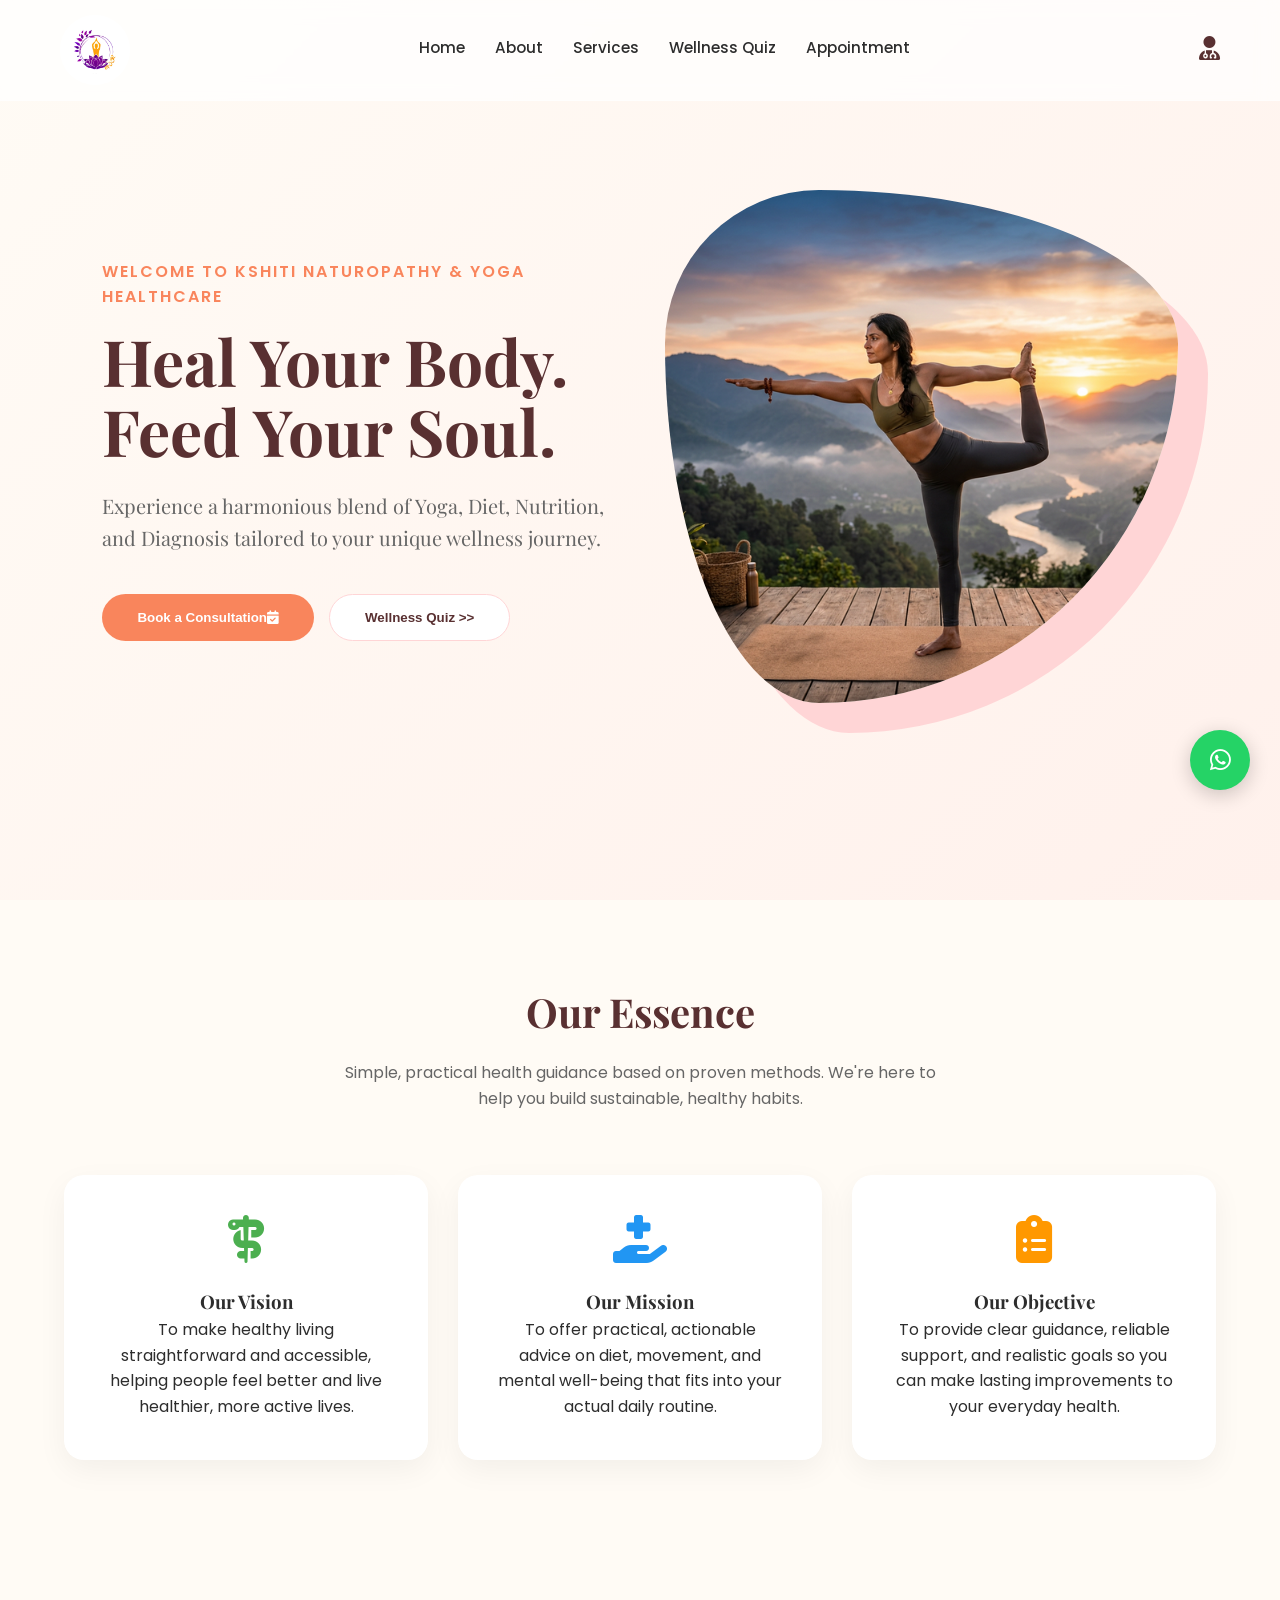
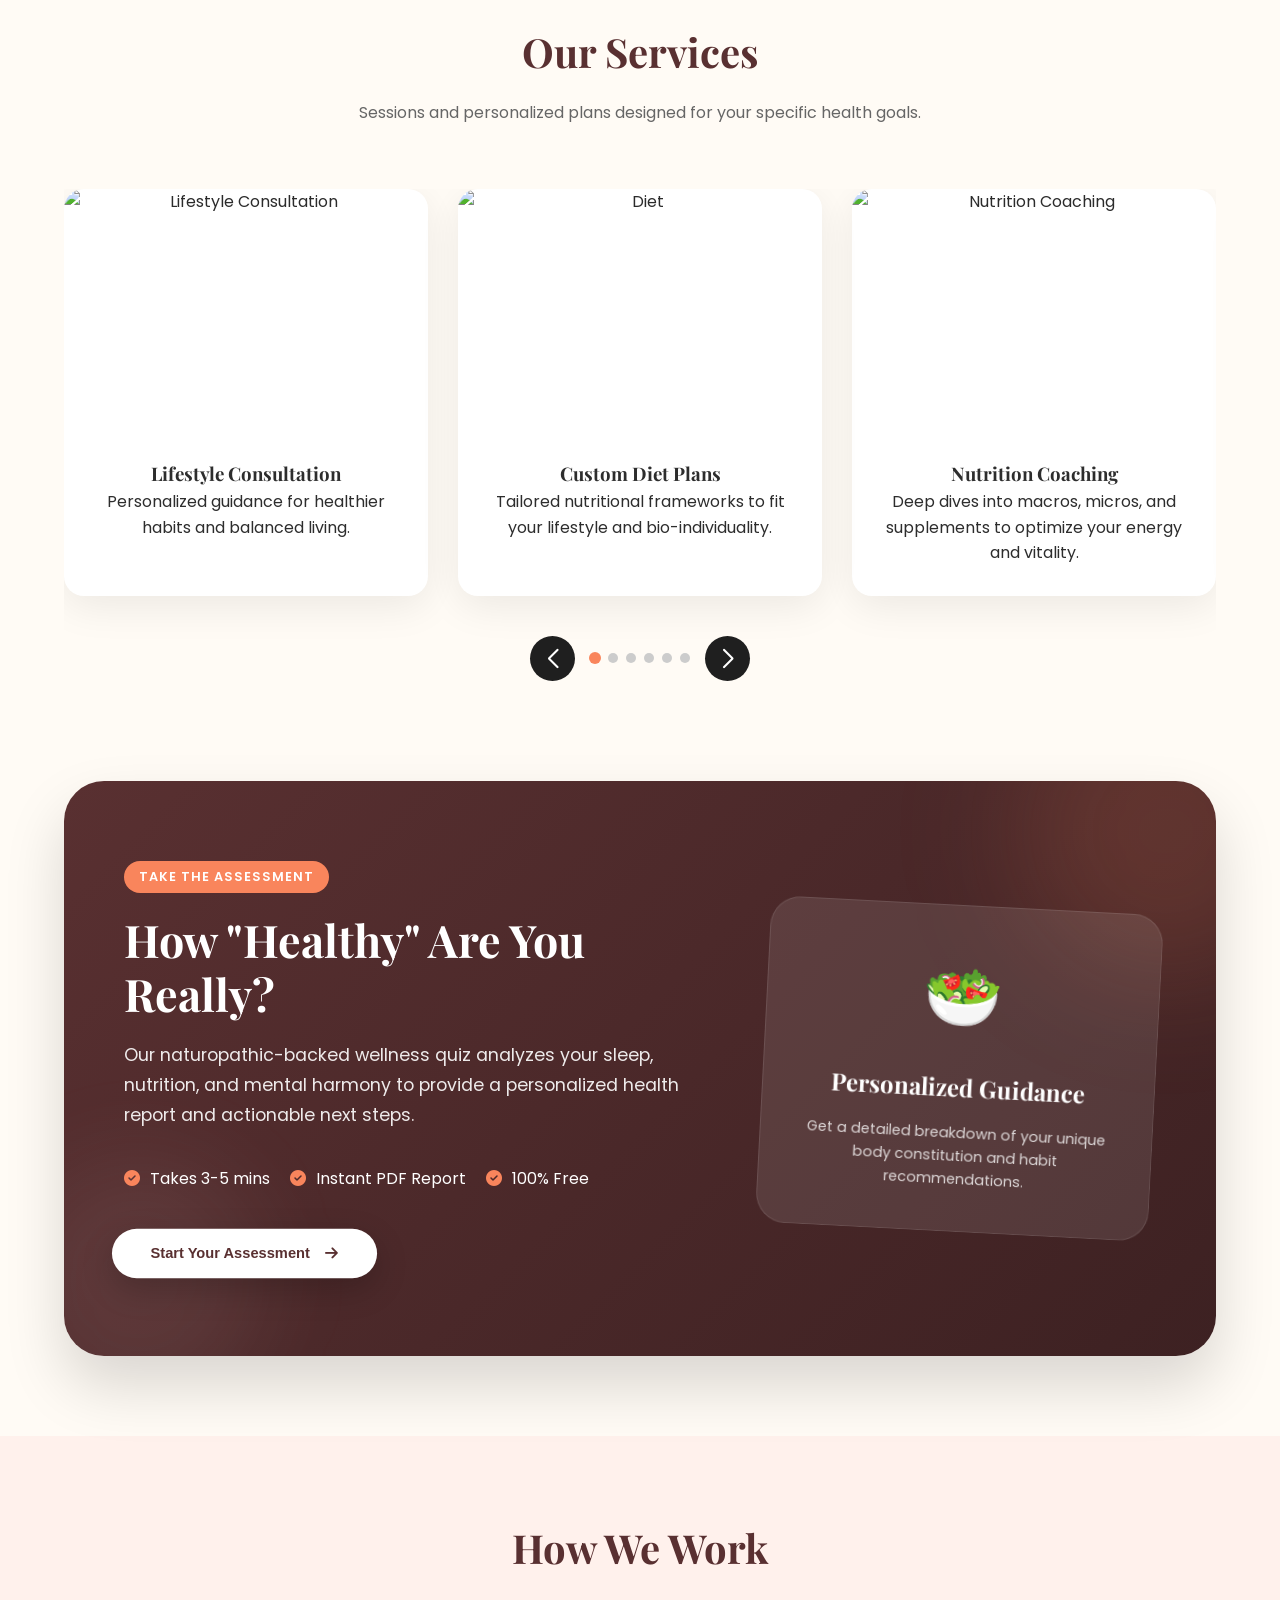
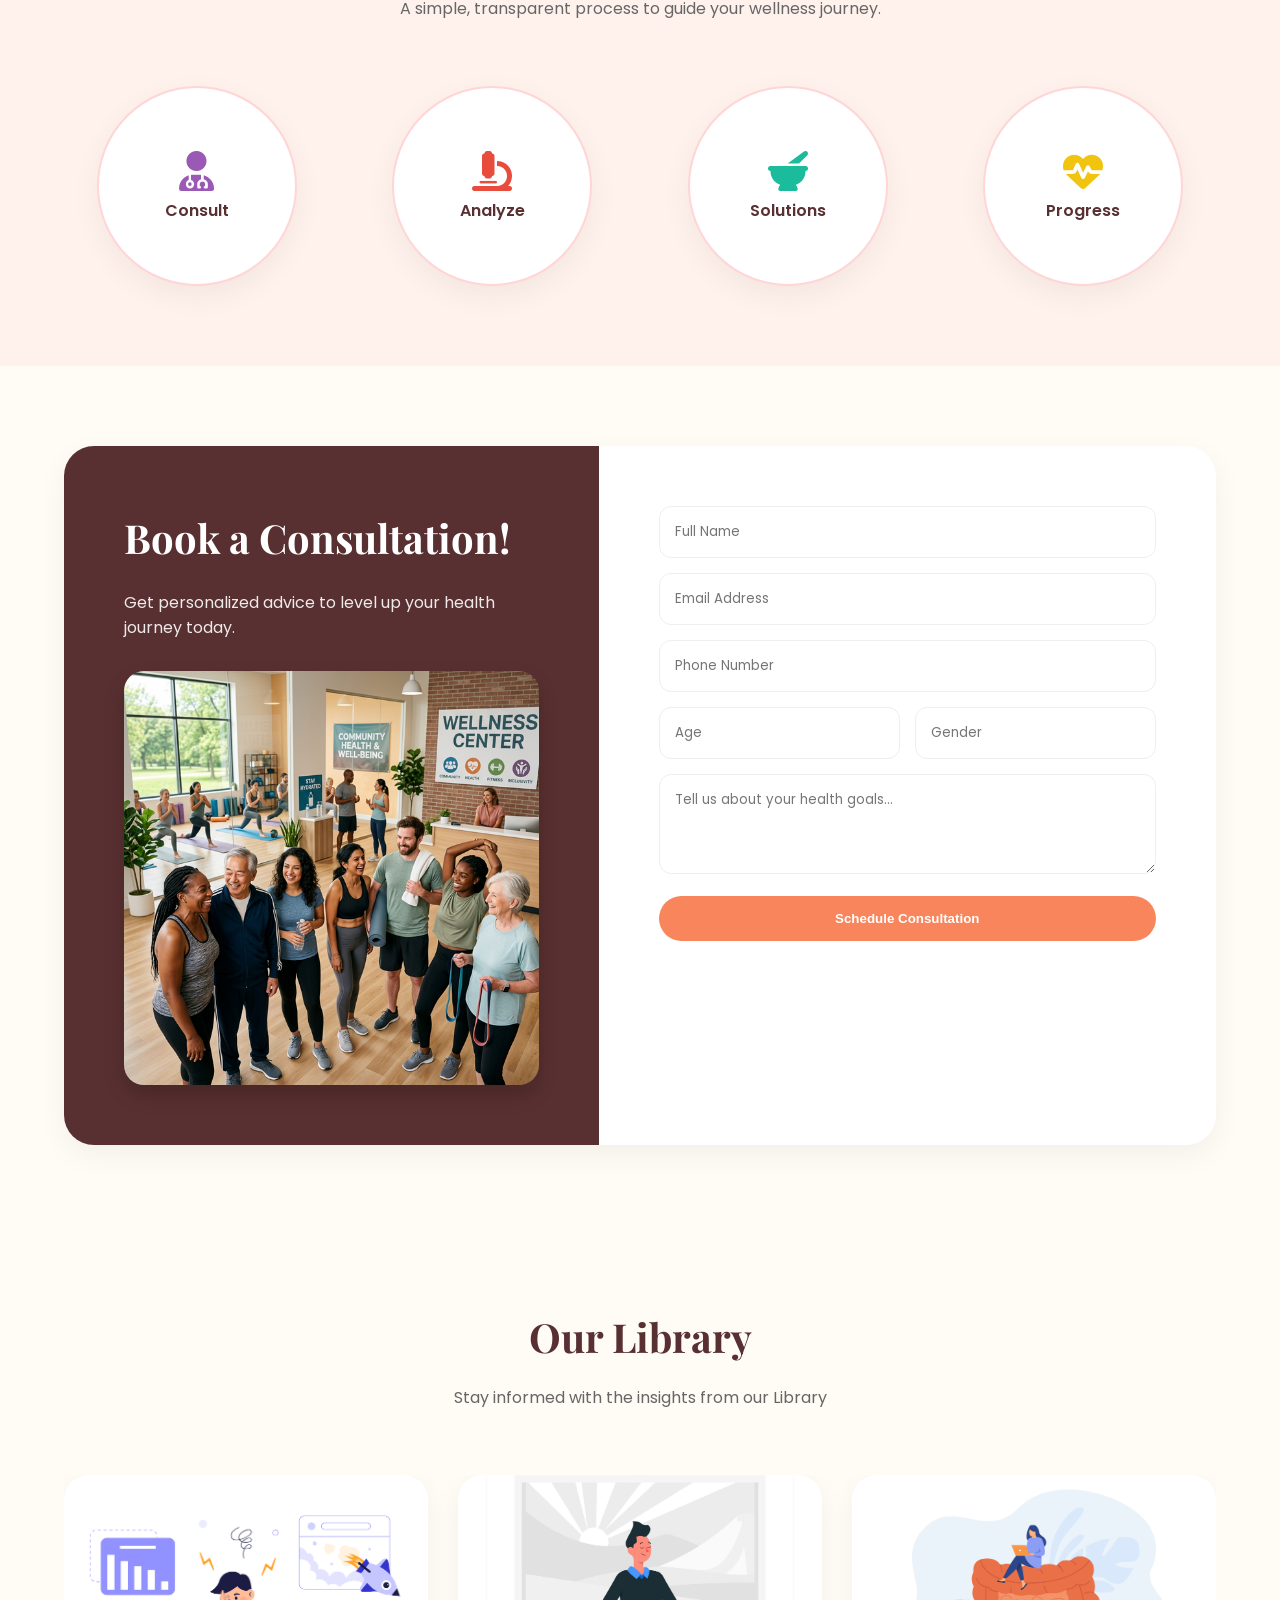
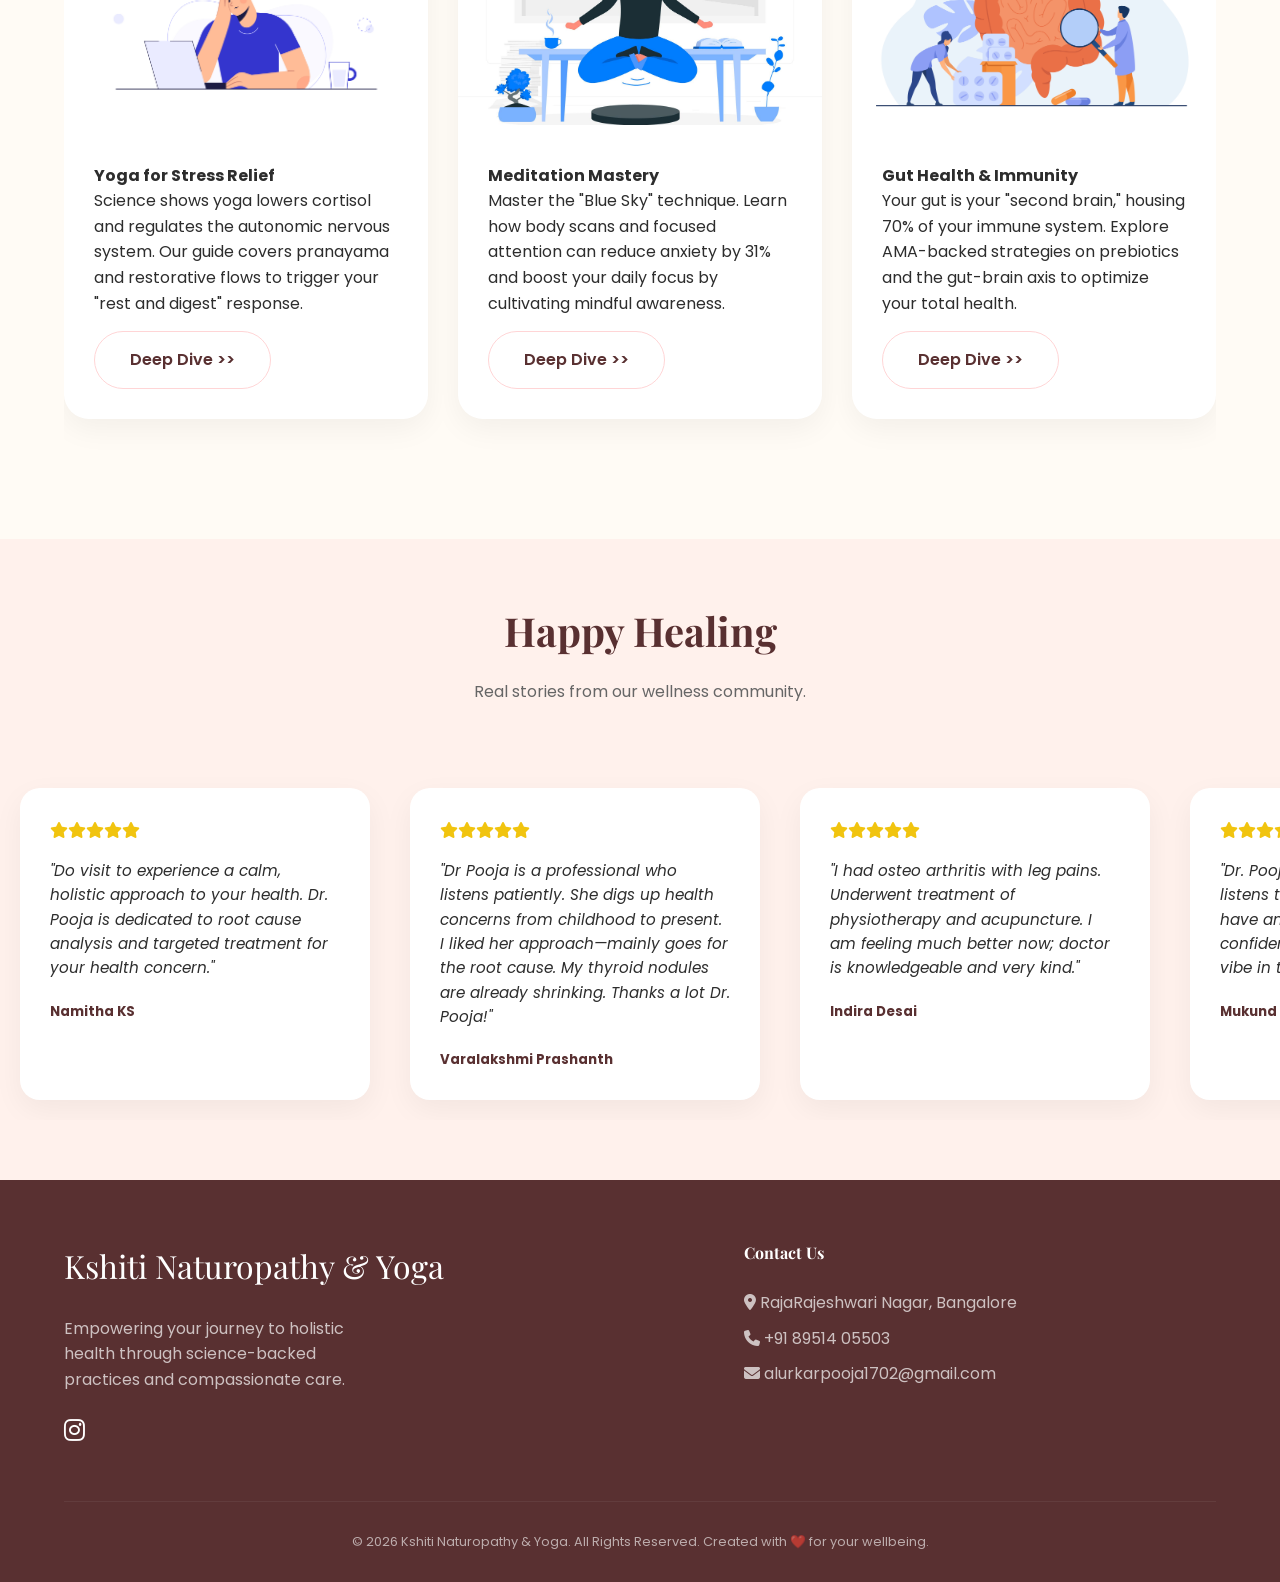
==== commit c47890e0: "Update index.html" ====
--- a/index.html
+++ b/index.html
@@ -69,7 +69,7 @@
             <h3>Experience a harmonious blend of Yoga, Diet, Nutrition, and Diagnosis tailored to your unique wellness
                 journey.</h3>
             <div class="hero-btns">
-                <button class="btn-primary" onclick="location.href='#appointment'">Book a Consultation <i
+                <button class="btn-primary" onclick="location.href='#appointment'">Book a Consultation<i
                         class="fa-solid fa-calendar-check"></i></button>
                 <button class="btn-secondary" onclick="location.href='hub.html'">Wellness Quiz >></button>
             </div>
@@ -722,12 +722,15 @@
         // Hamburger Menu Toggle
         function toggleMenu() {
             const navLinks = document.getElementById('nav-links');
-            if (navLinks.classList.contains('active')) {
-                navLinks.classList.remove('active');
-            } else {
-                navLinks.classList.add('active');
-            }
+            navLinks.classList.toggle('active');
         }
+
+        // Auto-close menu when a link is clicked
+        document.querySelectorAll('.nav-links a').forEach(link => {
+            link.addEventListener('click', () => {
+                document.getElementById('nav-links').classList.remove('active');
+            });
+        });
     </script>
     <!-- Doctor Login Modal -->
     <div id="doctorAuthModal"
--- a/style.css
+++ b/style.css
@@ -754,8 +754,7 @@
     }
 
     .hero-content h3 {
-        font-size: 0.95rem;
-        /* Shrunk slightly more */
+        font-size: 1rem;
         margin-bottom: 1.2rem;
         line-height: 1.4;
     }
@@ -786,8 +785,9 @@
 
 
     .hero-img img {
-        box-shadow: 15px 15px 0 var(--accent);
-    }
+        box-shadow: 23px 23px 0 var(--accent);
+    }
+
 
 
     /* SECTIONS */
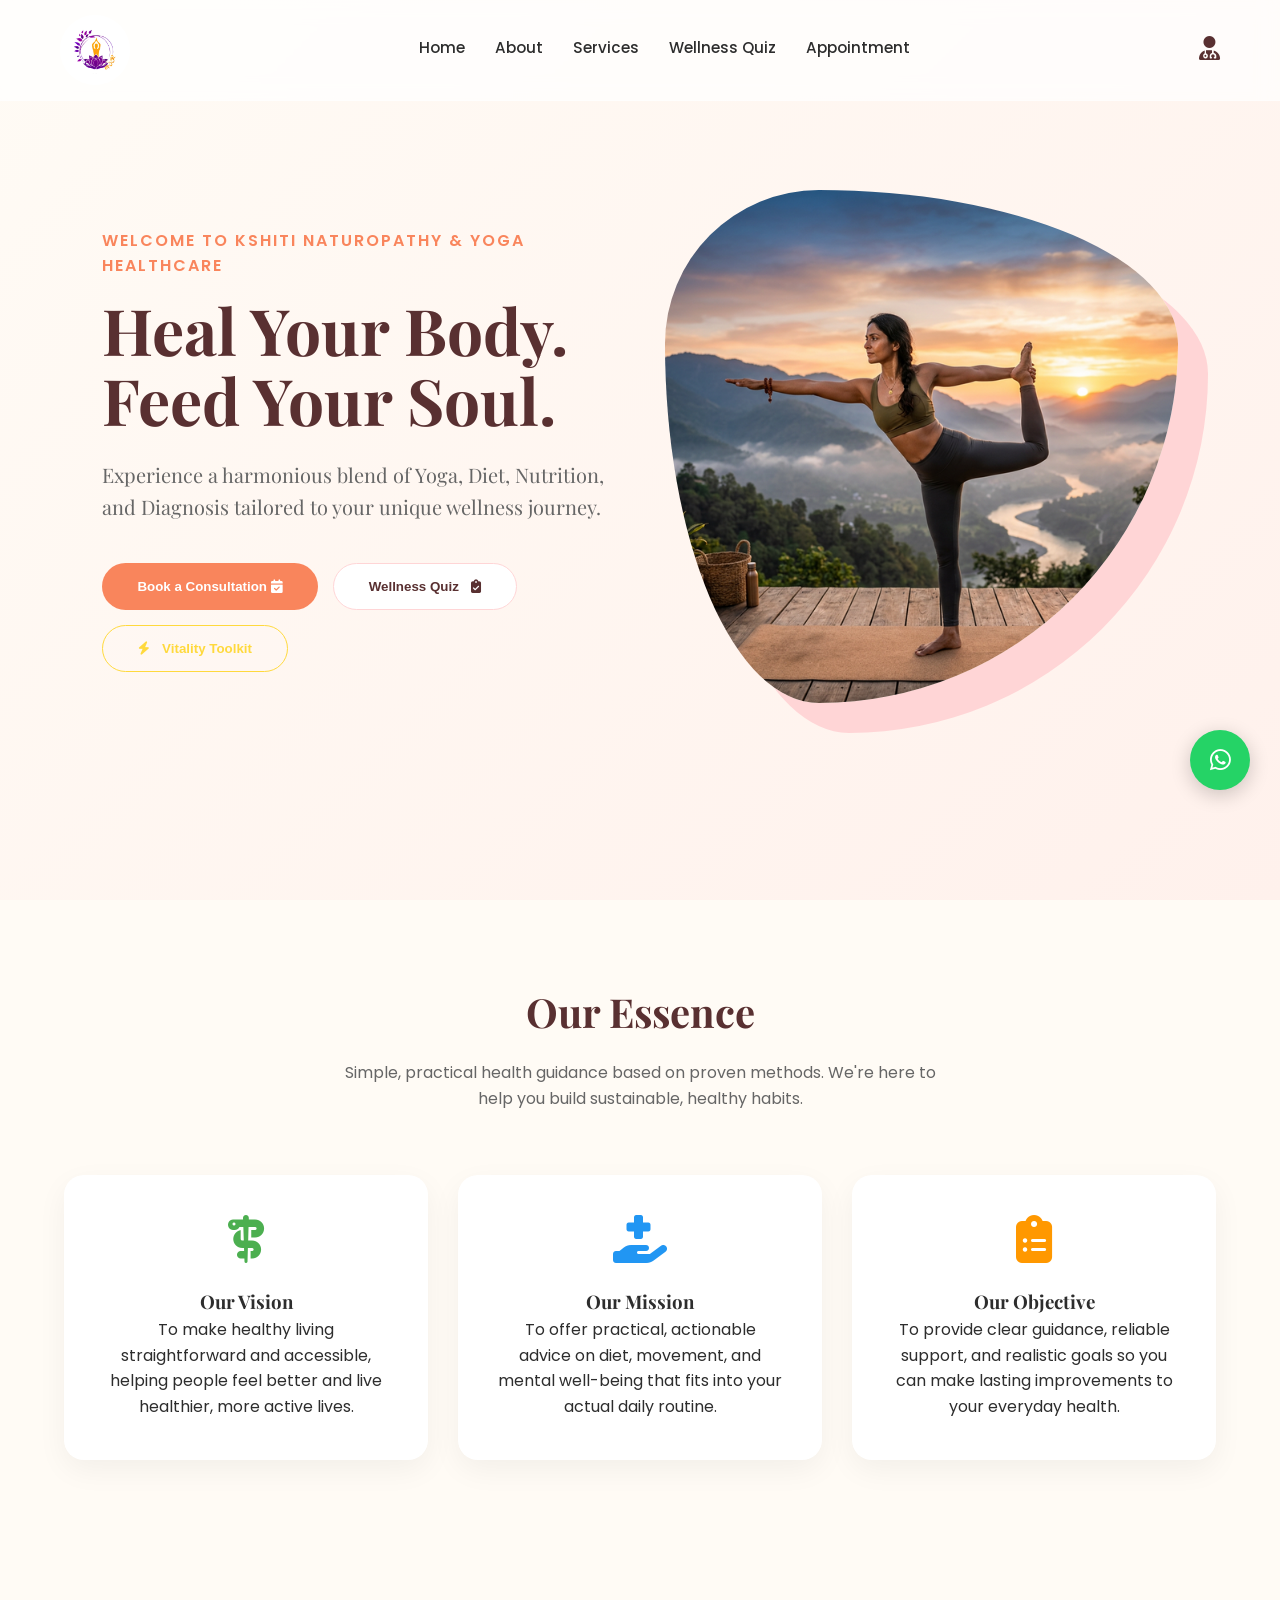
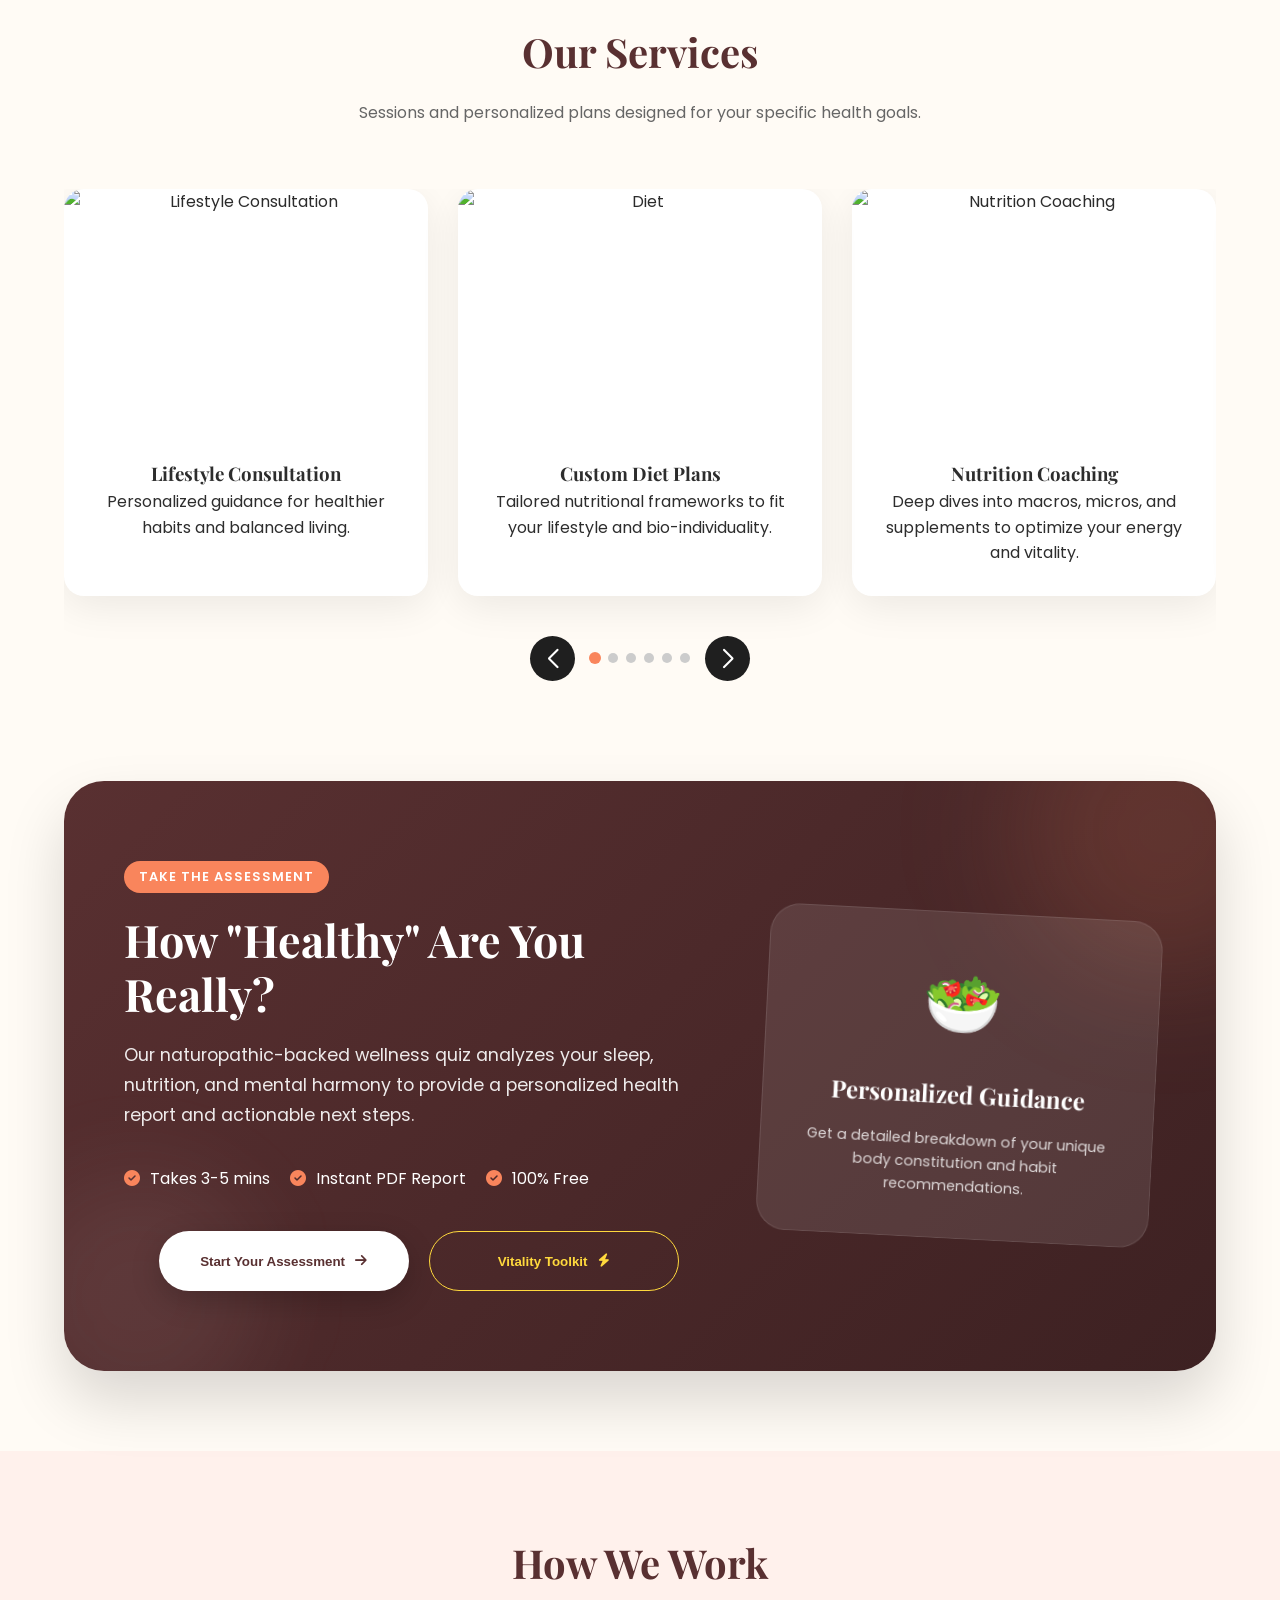
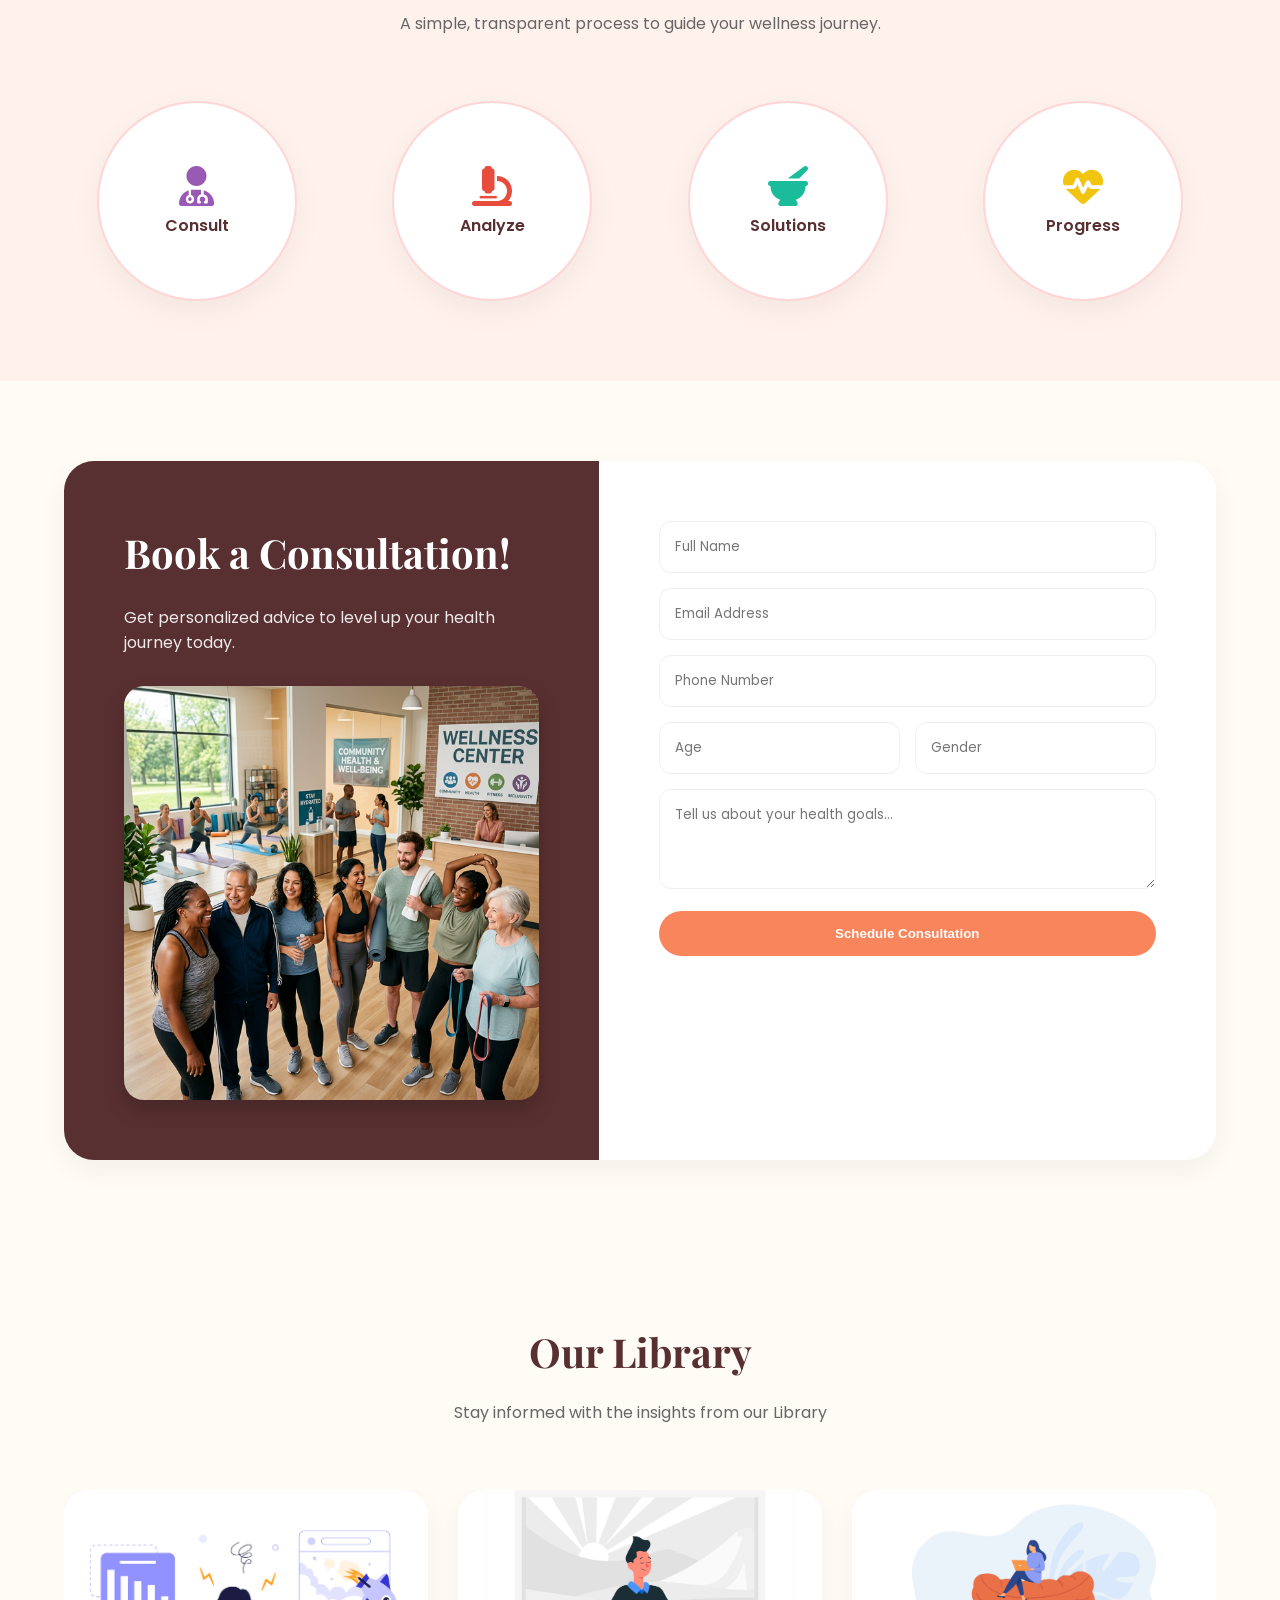
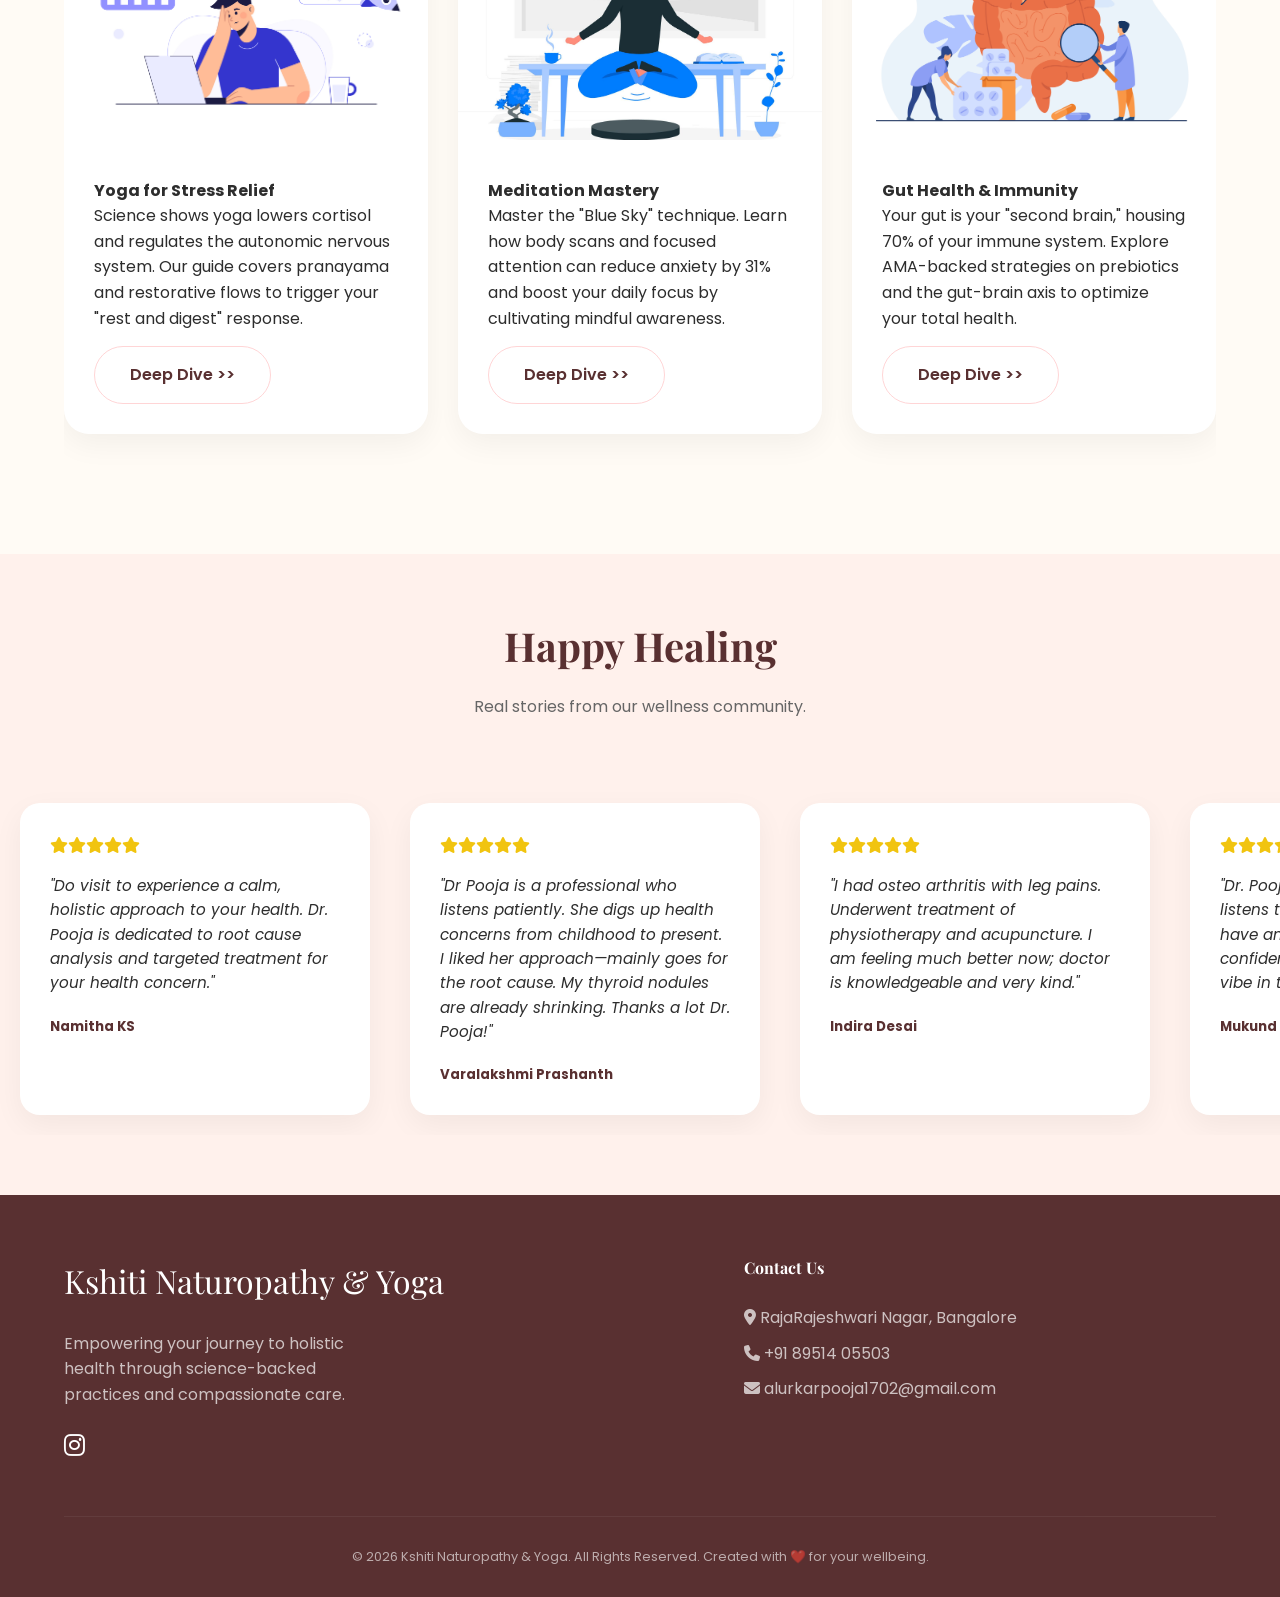
==== commit 1c1d1139: "Update index.html" ====
--- a/index.html
+++ b/index.html
@@ -68,11 +68,17 @@
             <h1>Heal Your Body. <br> Feed Your Soul.</h1>
             <h3>Experience a harmonious blend of Yoga, Diet, Nutrition, and Diagnosis tailored to your unique wellness
                 journey.</h3>
-            <div class="hero-btns">
-                <button class="btn-primary" onclick="location.href='#appointment'">Book a Consultation<i
+            <div class="hero-btns animate-up">
+                <button class="btn-primary" onclick="location.href='#appointment'">Book a Consultation <i
                         class="fa-solid fa-calendar-check"></i></button>
-                <button class="btn-secondary" onclick="location.href='hub.html'">Wellness Quiz >></button>
-            </div>
+                <button class="btn-secondary" onclick="location.href='hub.html'">Wellness Quiz <i
+                        class="fa-solid fa-clipboard-check" style="margin-left: 8px;"></i></button>
+                <button class="btn-secondary" onclick="location.href='calculators.html'"
+                    style="background: rgba(255,255,255,0.1); border-color: #FFD93D; color: #FFD93D; border-radius: 50px;"><i
+                        class="fa-solid fa-bolt" style="margin-right:8px;"></i> Vitality Toolkit</button>
+            </div>
+
+
         </div>
         <div class="hero-img floating">
             <img src="hero_premium.png" alt="Premium Wellness">
@@ -214,9 +220,17 @@
                         <span>100% Free</span>
                     </div>
                 </div>
-                <button class="btn-primary" onclick="location.href='hub.html'"
-                    style="margin-top: 40px; background: white; color: var(--primary); transform: scale(1.1); box-shadow: 0 10px 30px rgba(0,0,0,0.2);">Start
-                    Your Assessment <i class="fa-solid fa-arrow-right" style="margin-left: 10px;"></i></button>
+                <div style="display: flex; gap: 20px; flex-wrap: wrap; justify-content: center; margin-top: 40px;">
+                    <button class="btn-primary" onclick="location.href='hub.html'"
+                        style="background: white; color: var(--primary); box-shadow: 0 10px 30px rgba(0,0,0,0.2); min-width: 250px; height: 60px; display: flex; align-items: center; justify-content: center;">Start
+                        Your Assessment <i class="fa-solid fa-arrow-right" style="margin-left: 10px;"></i></button>
+                    <button class="btn-secondary" onclick="location.href='calculators.html'"
+                        style="border-color: #FFD93D; color: #FFD93D; border-radius: 50px; min-width: 250px; height: 60px; display: flex; align-items: center; justify-content: center; background: transparent;">Vitality
+                        Toolkit <i class="fa-solid fa-bolt" style="margin-left: 10px;"></i></button>
+                </div>
+
+
+
             </div>
             <div class="assessment-card-wrapper">
                 <div class="assessment-glass-card">
--- a/style.css
+++ b/style.css
@@ -714,6 +714,12 @@
         gap: 10px;
     }
 
+    .nav-brand img {
+        height: 50px !important;
+        width: 50px !important;
+    }
+
+
     .nav-links {
         display: none;
         position: absolute;
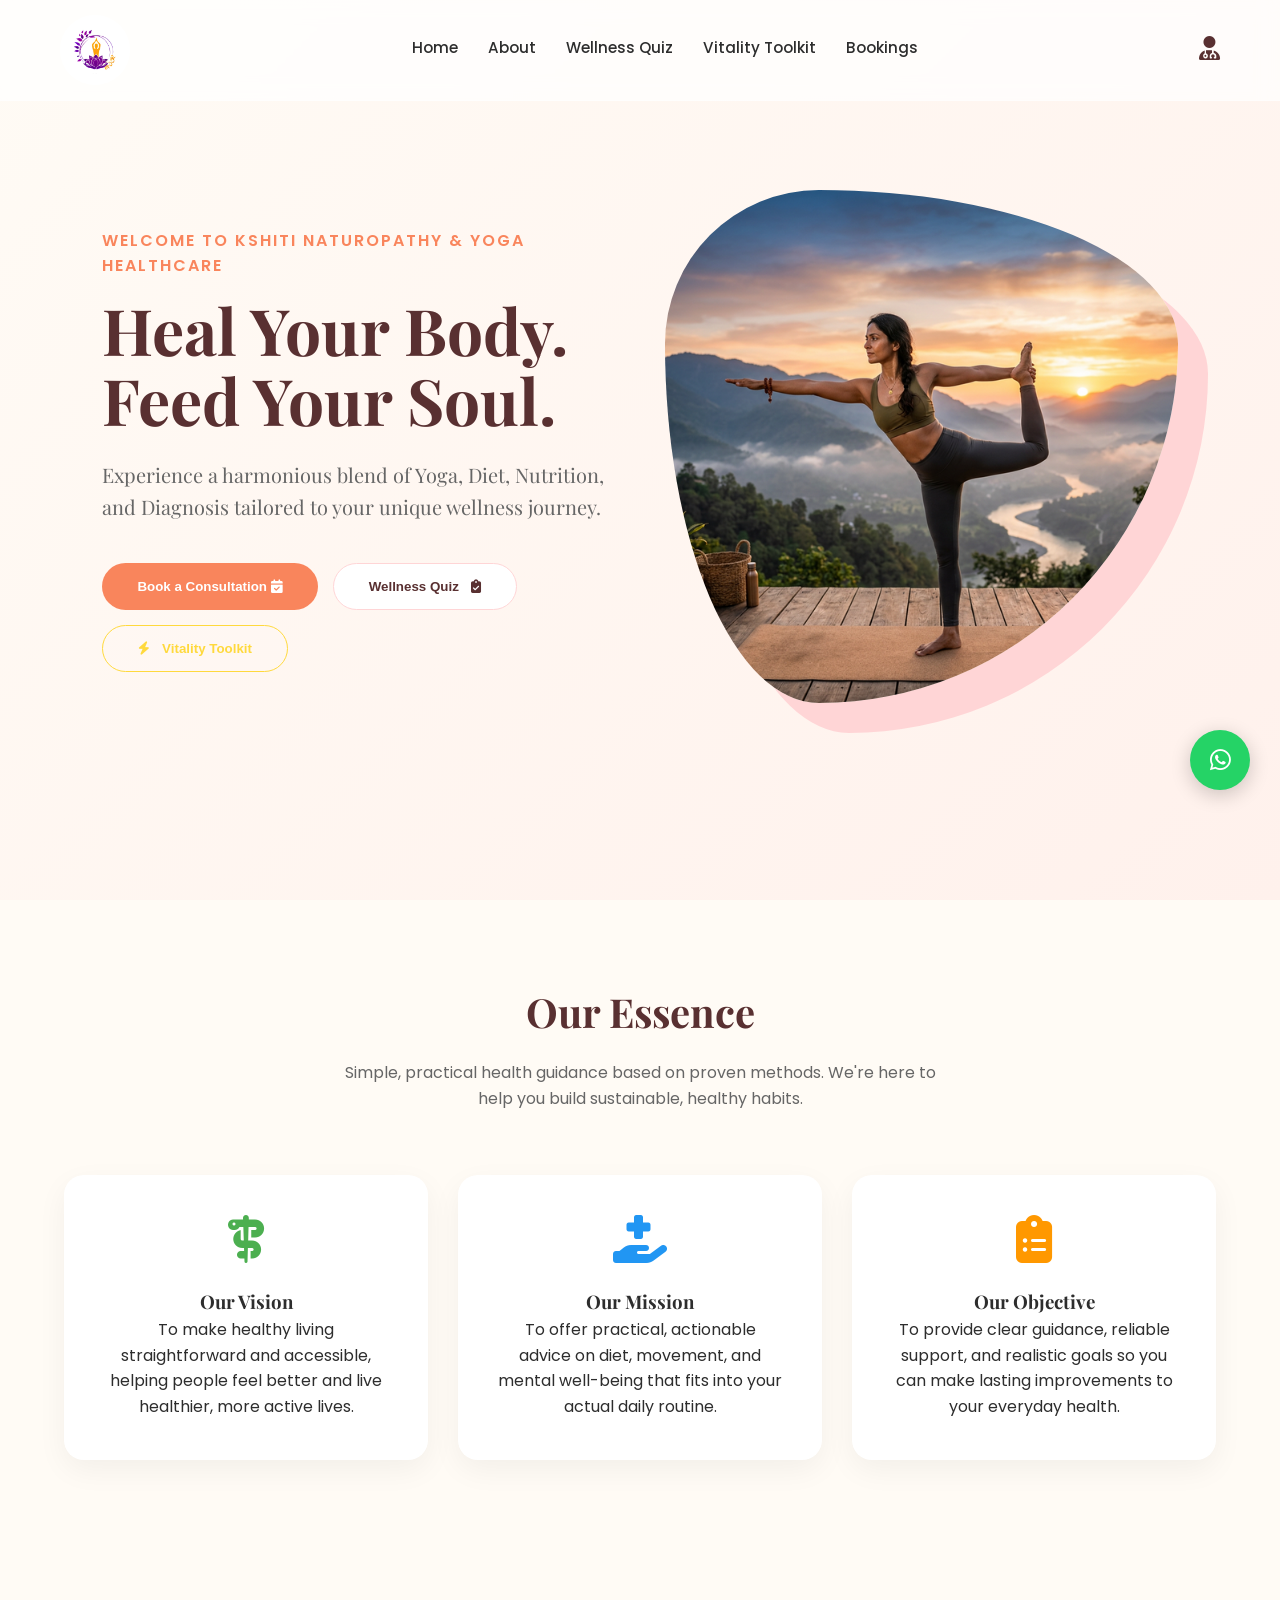
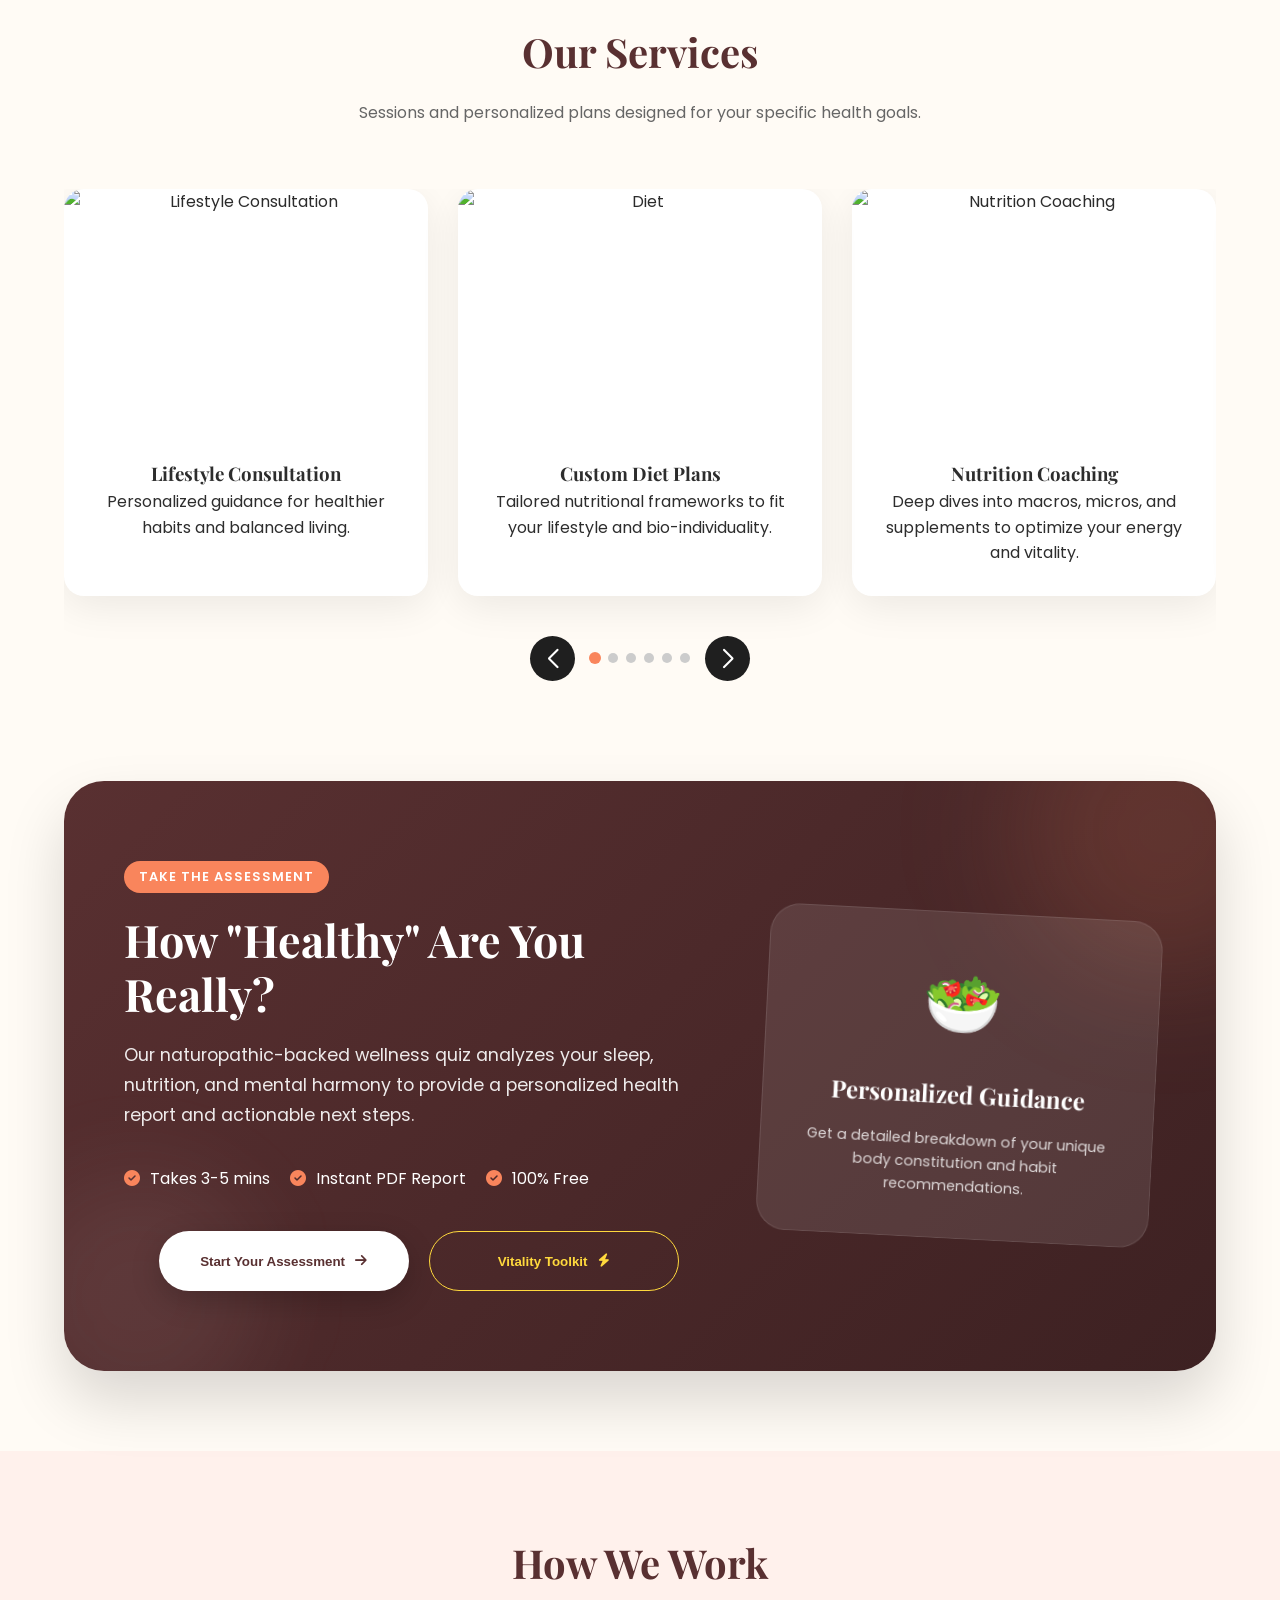
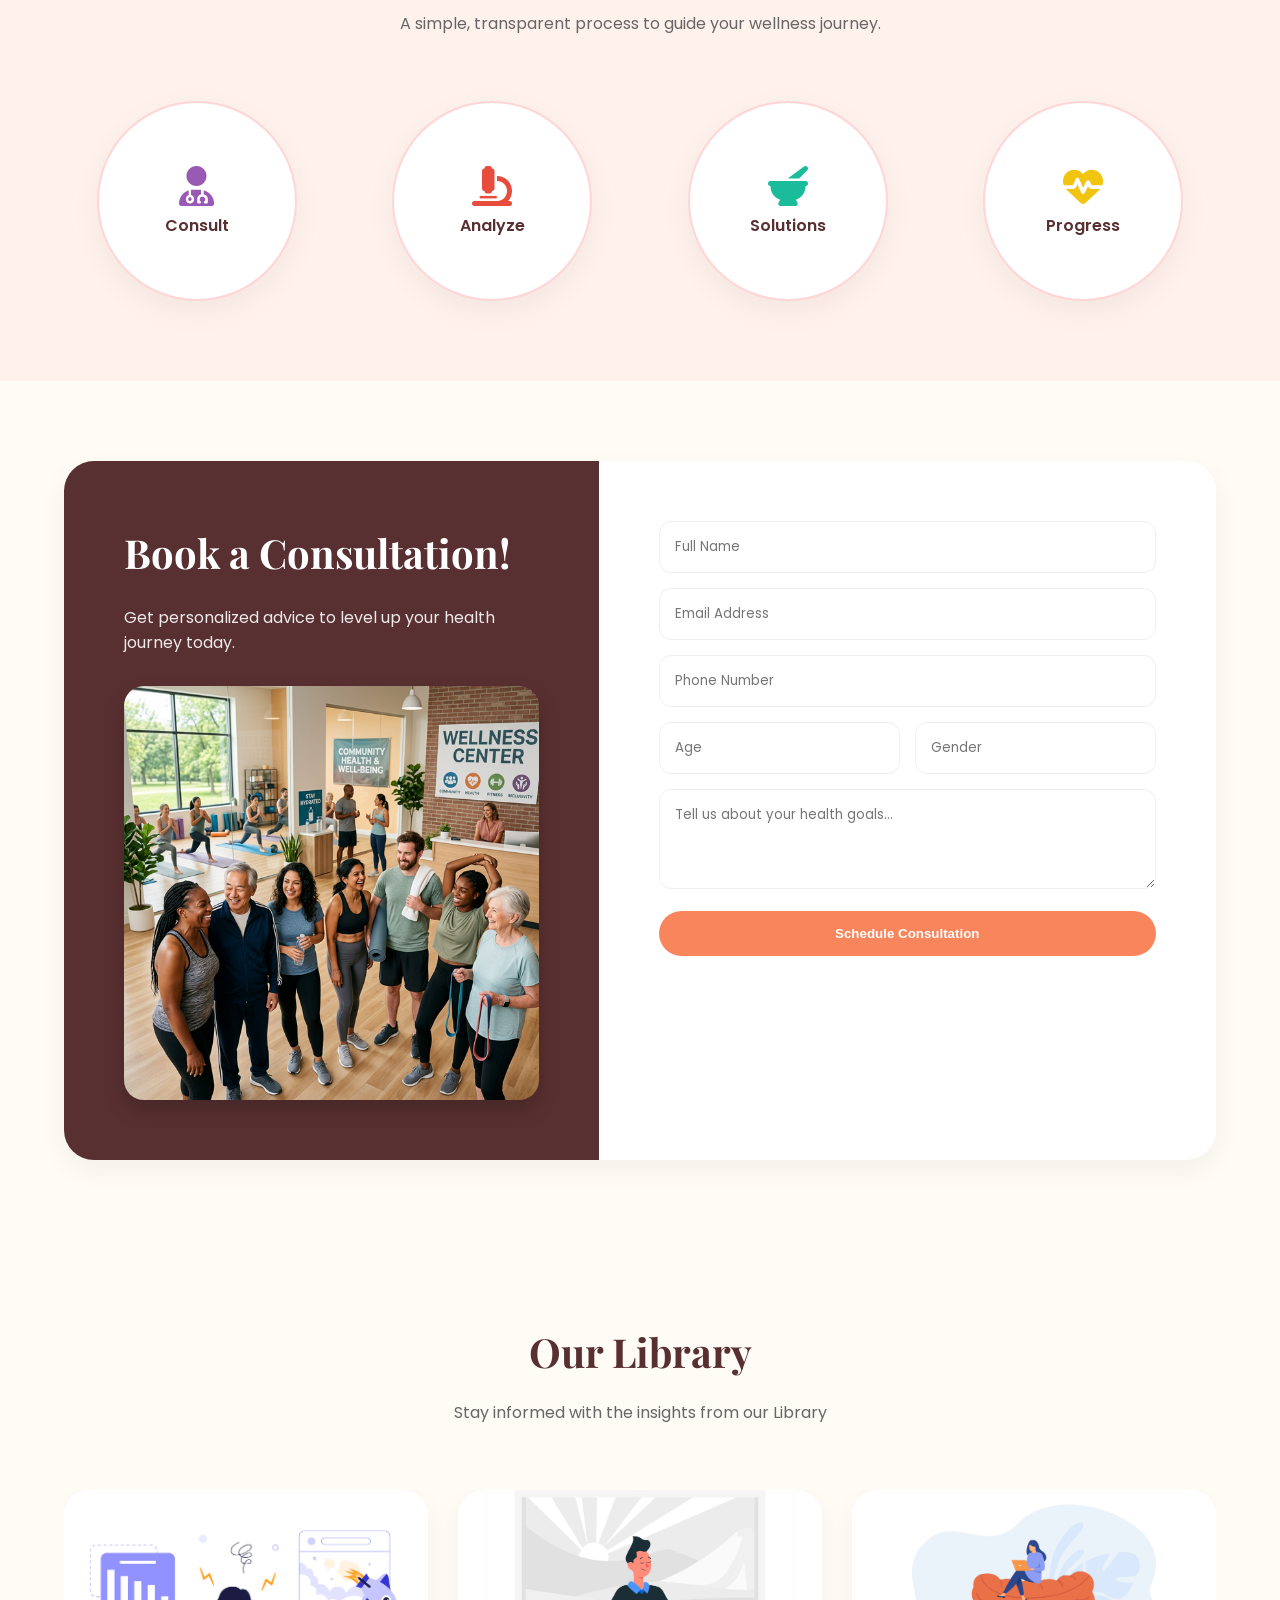
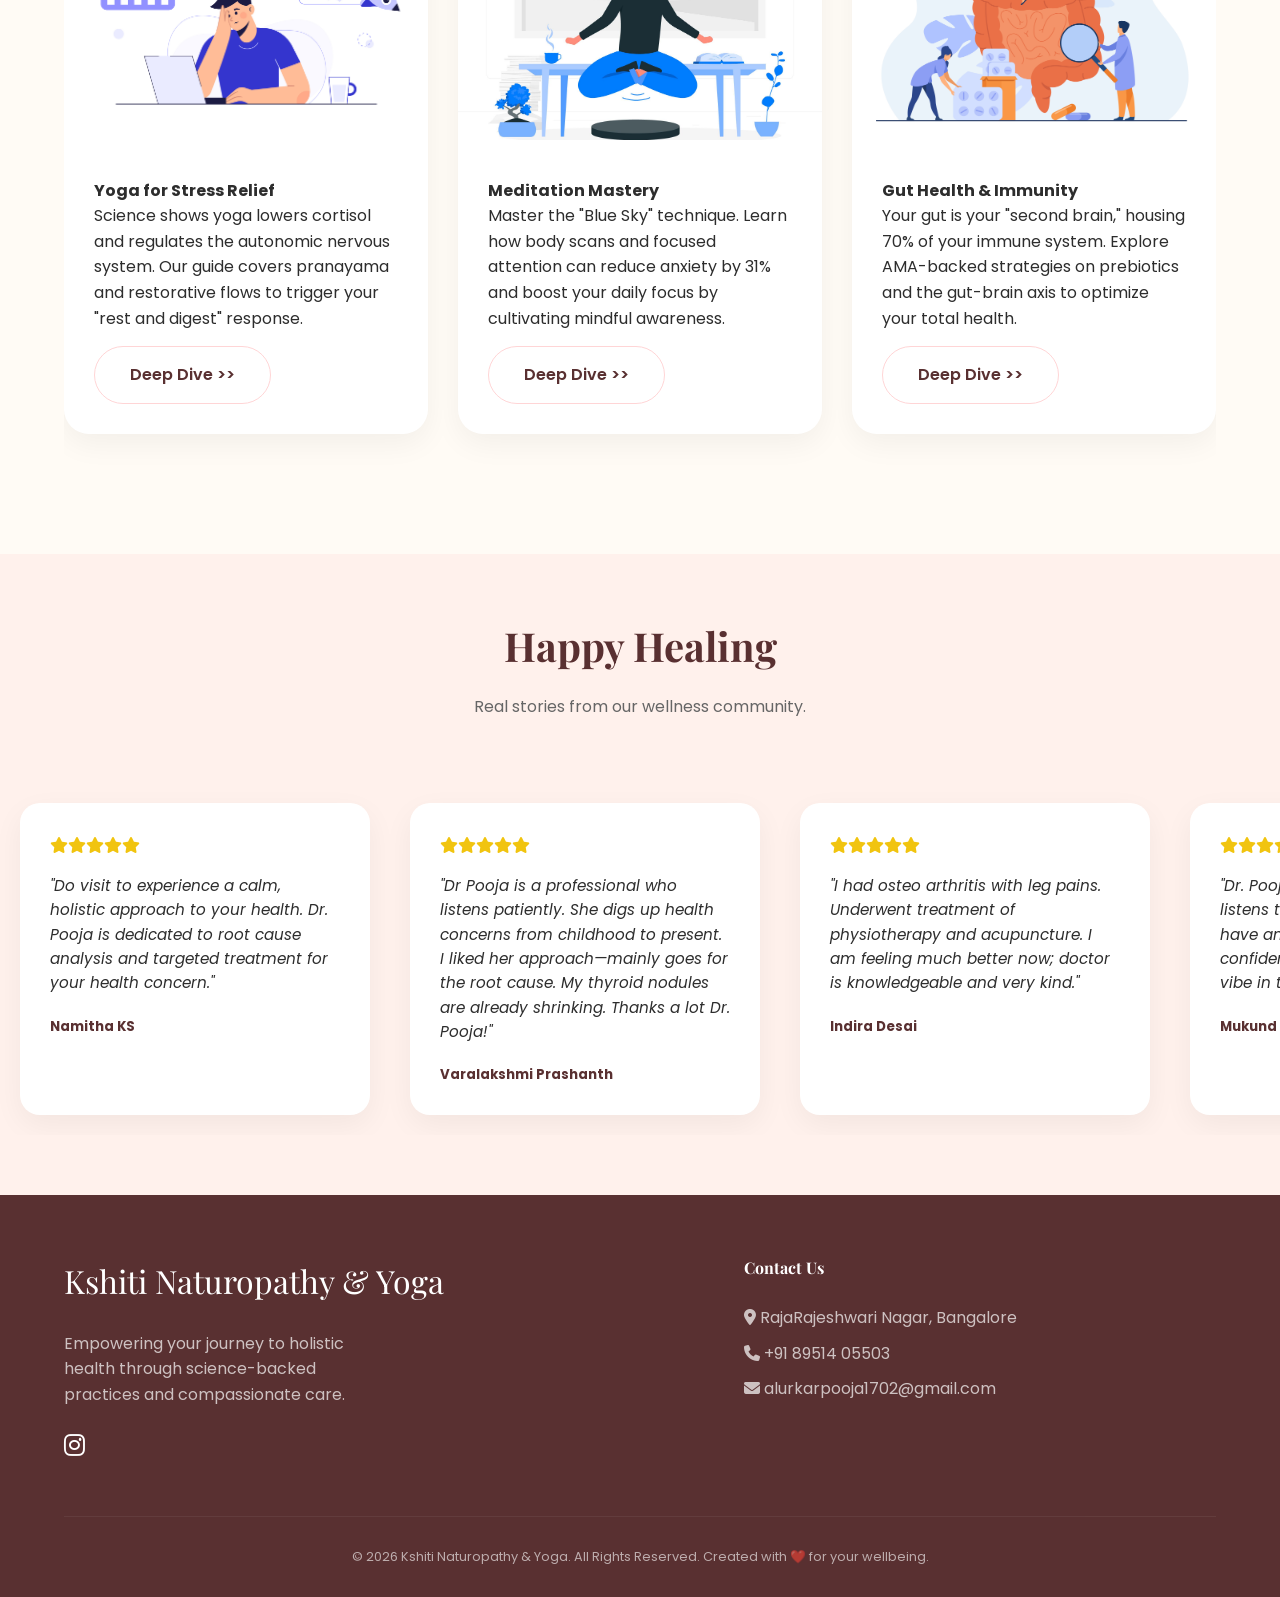
==== commit b8efe469: "Update index.html" ====
--- a/index.html
+++ b/index.html
@@ -43,11 +43,11 @@
                 </a>
             </li>
             <li class="nav-links" id="nav-links">
-                <a href="#home">Home</a>
-                <a href="#about">About</a>
-                <a href="#services">Services</a>
+                <a href="index.html#home">Home</a>
+                <a href="index.html#about">About</a>
                 <a href="hub.html">Wellness Quiz</a>
-                <a href="#appointment">Appointment</a>
+                <a href="calculators.html">Vitality Toolkit</a>
+                <a href="index.html#appointment">Bookings</a>
             </li>
             <li class="nav-controls" style="display: flex; align-items: center; gap: 20px;">
                 <div class="notification-bell" onclick="openDoctorLogin()" style="cursor: pointer;">
